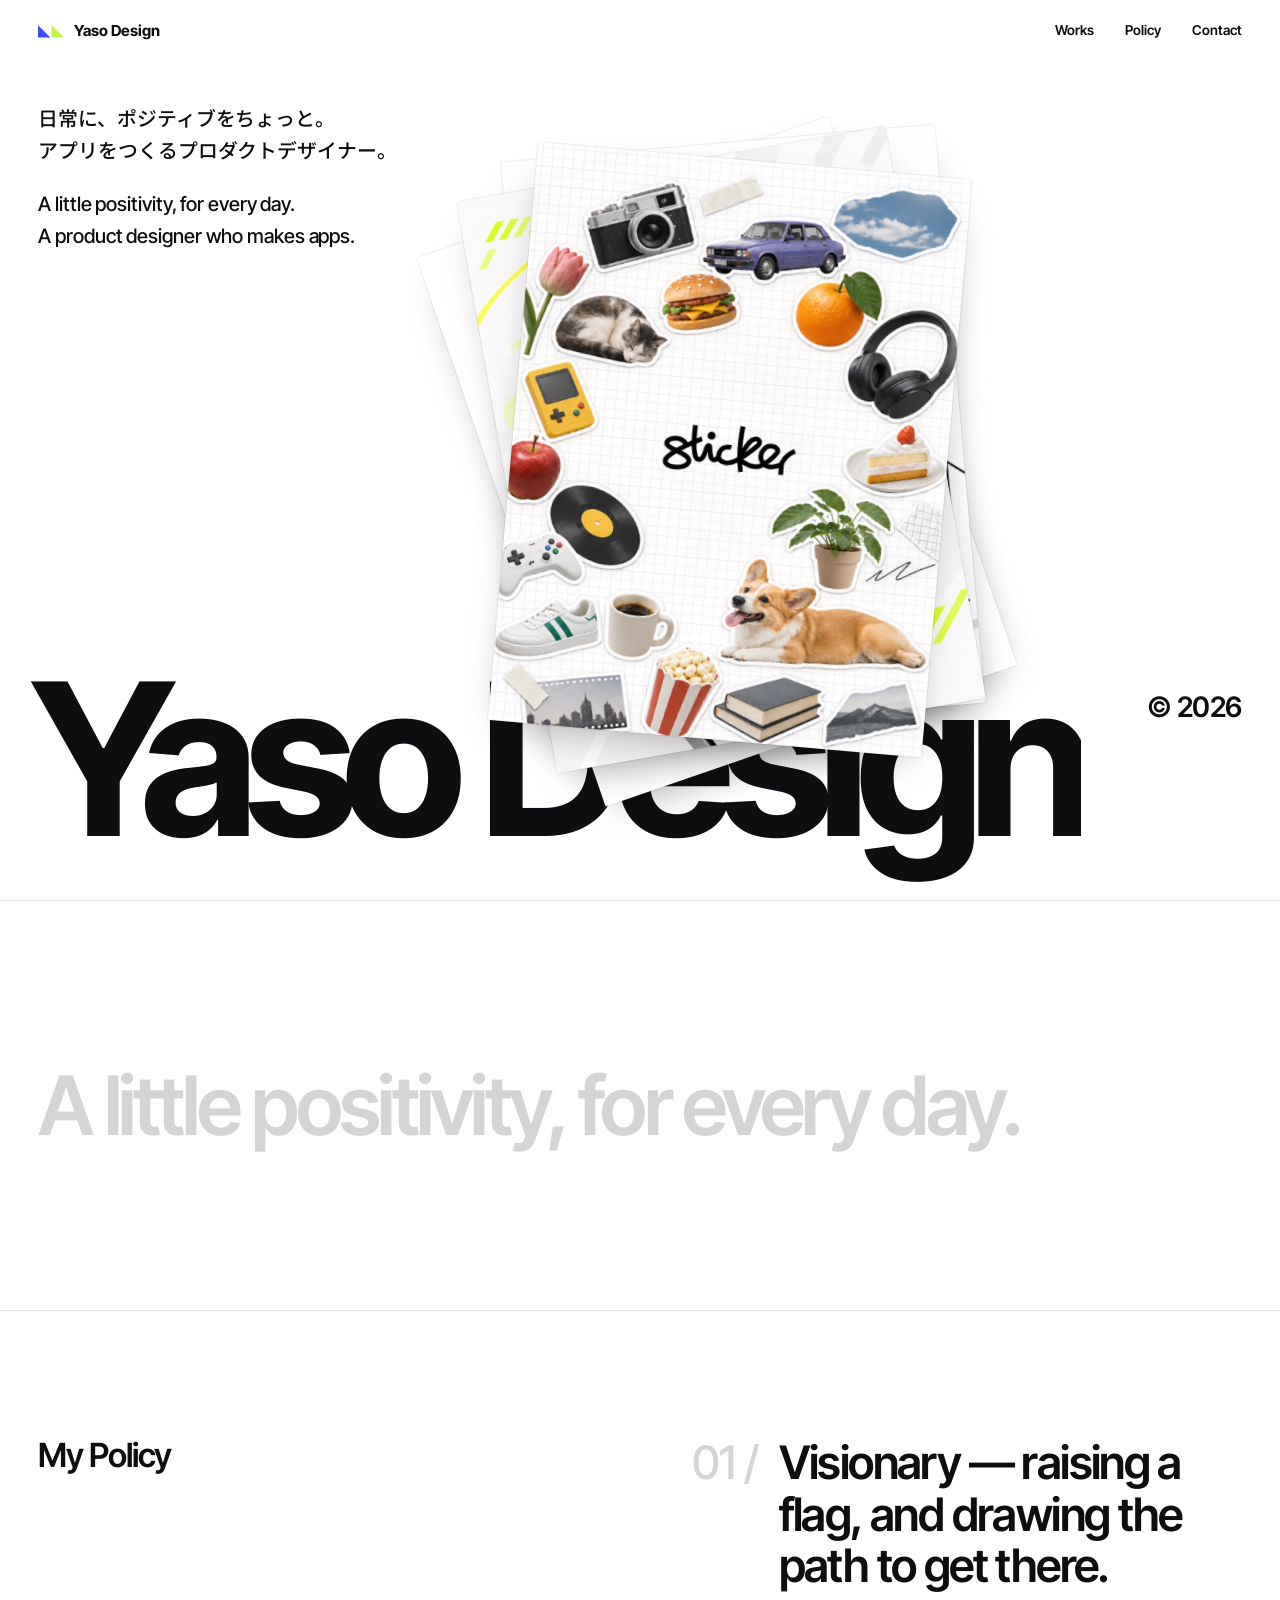
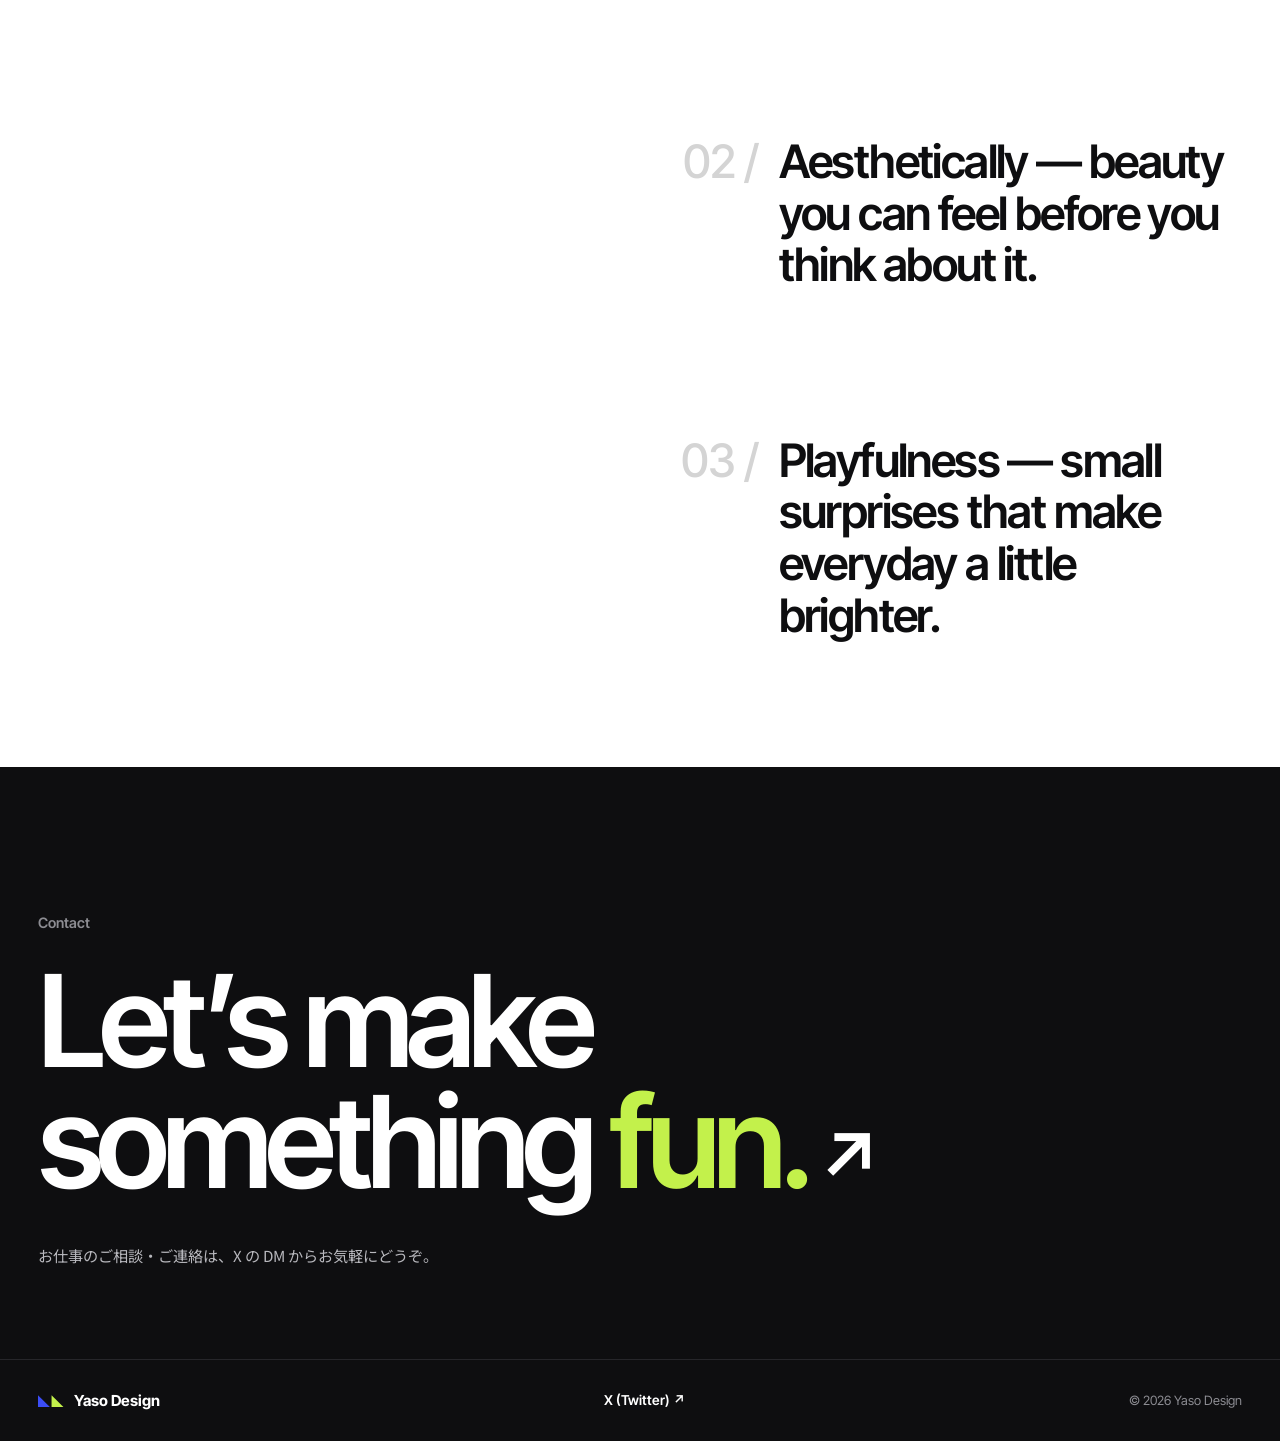
==== index.html @ c8a21a91 "ヒーロー：Yaso Designを1行に、カードを参考の大きさに ロゴは画面幅いっぱいの1行で右上に©、カードは画面の高さの7割ほどに拡大して少し右寄せ。 左上の文章はカードより手前に表示。  Co-" ====
<!DOCTYPE html>
<html lang="ja">
<head>
  <meta charset="UTF-8" />
  <meta name="viewport" content="width=device-width, initial-scale=1.0" />
  <title>Yaso Design — Portfolio</title>
  <meta name="description" content="Yaso Design のポートフォリオ。プロダクトデザイナー。UI・ブランド・プロダクトを横断してデザインしています。" />

  <meta property="og:title" content="Yaso Design — Portfolio" />
  <meta property="og:description" content="プロダクトデザイナー Yaso Design のポートフォリオ。" />
  <meta property="og:type" content="website" />
  <meta property="og:url" content="https://yaso-design13.github.io/" />
  <meta property="og:image" content="https://yaso-design13.github.io/images/ogp.png" />
  <meta property="og:image:width" content="1200" />
  <meta property="og:image:height" content="630" />
  <meta name="twitter:card" content="summary_large_image" />
  <meta name="twitter:image" content="https://yaso-design13.github.io/images/ogp.png" />

  <link rel="icon" type="image/png" href="images/favicon.png" />
  <link rel="apple-touch-icon" href="images/favicon.png" />

  <link rel="preconnect" href="https://fonts.googleapis.com" />
  <link rel="preconnect" href="https://fonts.gstatic.com" crossorigin />
  <link href="https://fonts.googleapis.com/css2?family=Inter+Tight:wght@400;500;600;700;800&family=Noto+Sans+JP:wght@400;500;700&display=swap" rel="stylesheet" />

  <link rel="stylesheet" href="styles.css" />

  <!-- アクセス解析（Umami・Cookieなし） -->
  <script defer src="https://cloud.umami.is/script.js" data-website-id="2fbafd78-92d8-40ac-81d7-92cc947493ab"></script>

  <!-- JSが有効なときだけ表示アニメを効かせる（無効でも本文は必ず見える） -->
  <script>document.documentElement.className += " js";</script>
</head>
<body>
  <!-- ===== ヘッダー ===== -->
  <header class="site-header">
    <a href="#top" class="brand" aria-label="Yaso Design トップへ">
      <svg class="mark" viewBox="0 0 46 24" aria-hidden="true">
        <polygon points="0,24 22,24 0,2" fill="var(--blue)" />
        <polygon points="24,24 46,24 24,2" fill="var(--lime)" />
      </svg>
      <span>Yaso Design</span>
    </a>
    <nav class="nav" aria-label="メインメニュー">
      <a href="works.html">Works</a>
      <a href="#policy">Policy</a>
      <a href="#contact">Contact</a>
    </nav>
  </header>

  <main id="top">
    <!-- ===== ヒーロー ===== -->
    <section class="hero">
      <div class="hero-top">
        <p class="hero-intro reveal">
          <span class="nb">日常に、</span><span class="nb">ポジティブを</span><span class="nb">ちょっと。</span><span class="nb">アプリをつくる</span><span class="nb">プロダクトデザイナー。</span>
        </p>
        <p class="hero-meta reveal" lang="en">
          A little positivity, for every day.<br />
          A product designer who makes apps.
        </p>
      </div>

      <div class="hero-bottom">
        <h1 class="hero-title">
          <span class="line"><span>Yaso Design</span></span>
        </h1>
        <p class="hero-year">© 2026</p>
      </div>

      <!-- 重なったメインビジュアル。ホバーで少し広がり、クリックで Works へ -->
      <a class="hero-stack" href="works.html" aria-label="Works を見る" data-umami-event="hero-画像">
        <span class="card" style="--x: -3%; --y: 2%; --r: -19deg; --fx: -9%; --fy: 3%; --fr: -26deg;">
          <img src="images/visual/sanpo.jpg" alt="" width="1200" height="1600" />
        </span>
        <span class="card" style="--x: 3%; --y: -3%; --r: -5deg; --fx: 7%; --fy: -6%; --fr: -7deg;">
          <img src="images/visual/mojimoji.jpg" alt="" width="1200" height="1600" />
        </span>
        <span class="card" style="--x: -2%; --y: 0%; --r: -10deg; --fx: -6%; --fy: -1%; --fr: -15deg;">
          <img src="images/visual/routon.jpg" alt="" width="1200" height="1600" />
        </span>
        <span class="card" style="--x: 0%; --y: 0%; --r: 5deg; --fx: 3%; --fy: -2%; --fr: 8deg;">
          <img src="images/visual/sticker.jpg" alt="" width="1200" height="1600" fetchpriority="high" />
        </span>
      </a>
    </section>

    <!-- ===== ステートメント（スクロールで1語ずつ濃くなる） ===== -->
    <section class="statement">
      <p class="statement-text" data-words>
        A little <em class="hl-lime">positivity</em>, for <em class="hl-blue">every day.</em>
      </p>
    </section>

    <!-- ===== My Policy ===== -->
    <section id="policy" class="section policy">
      <div class="policy-head">
        <h2 class="side-title">My Policy</h2>
      </div>

      <div class="policy-list">
        <article class="policy-item">
          <p class="policy-no" aria-hidden="true">01 /</p>
          <div class="policy-body">
            <h3 class="policy-text">Visionary — raising a flag, and drawing the path to get there.</h3>
          </div>
        </article>
        <article class="policy-item">
          <p class="policy-no" aria-hidden="true">02 /</p>
          <div class="policy-body">
            <h3 class="policy-text">Aesthetically — beauty you can feel before you think about it.</h3>
          </div>
        </article>
        <article class="policy-item">
          <p class="policy-no" aria-hidden="true">03 /</p>
          <div class="policy-body">
            <h3 class="policy-text">Playfulness — small surprises that make everyday a little brighter.</h3>
          </div>
        </article>
      </div>
    </section>

    <!-- ===== Contact ===== -->
    <section id="contact" class="contact">
      <p class="contact-label">Contact</p>
      <a class="contact-big" href="https://x.com/yaso_design" target="_blank" rel="noopener noreferrer" data-umami-event="contact-XのDM">
        <span>Let’s make</span>
        <span>something <em class="hl-lime">fun.</em></span>
        <span class="contact-arrow" aria-hidden="true">↗</span>
      </a>
      <p class="contact-jp">お仕事のご相談・ご連絡は、X の DM からお気軽にどうぞ。</p>
    </section>
  </main>

  <footer class="site-footer">
    <a href="#top" class="brand">
      <svg class="mark" viewBox="0 0 46 24" aria-hidden="true">
        <polygon points="0,24 22,24 0,2" fill="var(--blue)" />
        <polygon points="24,24 46,24 24,2" fill="var(--lime)" />
      </svg>
      <span>Yaso Design</span>
    </a>
    <a class="footer-x" href="https://x.com/yaso_design" target="_blank" rel="noopener noreferrer" data-umami-event="footer-X">X (Twitter) ↗</a>
    <p class="copy">© <span id="year"></span> Yaso Design</p>
  </footer>

  <script src="script.js"></script>
</body>
</html>
---- styles.css ----
/* =========================================================
   Yaso Design — Portfolio (redesign draft)
   トンマナ: 白黒ベース × ブルー/ライムの差し色 / 大きな欧文グロテスク
   ========================================================= */
:root {
  --paper: #ffffff;
  --ink: #0e0e10;
  --muted: #74747a;
  --faint: #d4d4d4;
  --line: #e6e6e6;
  --blue: #3b4df6;
  --lime: #c3f14b;
  --gutter: clamp(16px, 3vw, 40px);
  --ease: cubic-bezier(0.22, 1, 0.36, 1);
  --font-en: "Inter Tight", "Helvetica Neue", Arial, sans-serif;
  --font-jp: "Noto Sans JP", "Hiragino Kaku Gothic ProN", "Hiragino Sans", sans-serif;
}

* { box-sizing: border-box; margin: 0; padding: 0; }

html { scroll-behavior: smooth; -webkit-text-size-adjust: 100%; }

body {
  font-family: var(--font-en), var(--font-jp);
  background: var(--paper);
  color: var(--ink);
  line-height: 1.7;
  -webkit-font-smoothing: antialiased;
  overflow-x: hidden;
}

a { color: inherit; text-decoration: none; }
img { max-width: 100%; display: block; }
ol, ul { list-style: none; }
em { font-style: normal; }

::selection { background: var(--lime); color: var(--ink); }

/* ===== 共通パーツ ===== */
.mark { width: 26px; height: auto; flex-shrink: 0; }

.brand {
  display: inline-flex;
  align-items: center;
  gap: 10px;
  font-weight: 700;
  font-size: 0.95rem;
  letter-spacing: -0.01em;
}

.pill {
  display: inline-block;
  padding: 6px 14px;
  border-radius: 999px;
  background: #f0f0f0;
  font-size: 0.75rem;
  font-weight: 600;
  white-space: nowrap;
}

/* ===== ヘッダー ===== */
.site-header {
  position: fixed;
  inset: 0 0 auto 0;
  z-index: 50;
  display: flex;
  align-items: center;
  justify-content: space-between;
  padding: 18px var(--gutter);
  background: color-mix(in srgb, var(--paper) 80%, transparent);
  backdrop-filter: blur(12px);
  -webkit-backdrop-filter: blur(12px);
}
.nav { display: flex; gap: clamp(14px, 2.4vw, 32px); }
.nav a {
  font-size: 0.85rem;
  font-weight: 600;
  position: relative;
}
.nav a::after {
  content: "";
  position: absolute;
  left: 0; right: 0; bottom: -2px;
  height: 1.5px;
  background: currentColor;
  transform: scaleX(0);
  transform-origin: right;
  transition: transform 0.4s var(--ease);
}
.nav a:hover::after { transform: scaleX(1); transform-origin: left; }

/* ===== ヒーロー ===== */
.hero {
  min-height: 100svh;
  display: flex;
  flex-direction: column;
  justify-content: space-between;
  padding: 104px var(--gutter) var(--gutter);
}
/* 左上に紹介文と肩書きをまとめる（カードより手前に表示） */
.hero-top {
  position: relative;
  z-index: 3;
  display: flex;
  flex-direction: column;
  align-items: flex-start;
  gap: 1.1em;
  font-size: clamp(1.05rem, 1.55vw, 1.3rem);
}
.hero-intro {
  max-width: 19em;
  font-family: var(--font-en), var(--font-jp);
  font-size: clamp(1.05rem, 1.55vw, 1.3rem);
  font-weight: 500;
  line-height: 1.6;
  letter-spacing: -0.005em;
  color: var(--ink);
}
.hero-intro strong { font-weight: 700; letter-spacing: -0.02em; }
/* 日本語を文節の切れ目で折り返す */
.nb { display: inline-block; }
.hero-meta {
  font-size: clamp(1.05rem, 1.55vw, 1.3rem);
  font-weight: 500;
  line-height: 1.6;
  letter-spacing: -0.005em;
  color: var(--ink);
}

.hero-bottom {
  display: flex;
  align-items: flex-start;
  justify-content: space-between;
  gap: 24px;
}
.hero-title {
  /* 「Yaso Design」を1行で、画面幅いっぱいに近い大きさに */
  font-size: clamp(48px, 16.6vw, 440px);
  white-space: nowrap;
  font-weight: 700;
  line-height: 0.84;
  letter-spacing: -0.065em;
  margin-left: -0.04em;
}
.hero-title .line { display: block; overflow: hidden; padding-bottom: 0.16em; margin-bottom: -0.1em; }
.hero-title .line > span { display: inline-block; }
/* 重なった画像カード */
.hero { position: relative; }
.hero-stack {
  position: absolute;
  left: 57%;
  top: 50%;
  /* 参考に合わせて、画面の高さの7割ほどの大きさに（横長・縦長どちらでもはみ出さない） */
  width: min(34vw, 54svh);
  aspect-ratio: 3 / 4;
  transform: translate(-50%, -50%);
  z-index: 2;
  cursor: pointer;
}
.card {
  position: absolute;
  inset: 0;
  display: grid;
  place-items: center;
  overflow: hidden;
  border-radius: 2px;
  background: #fff;
  box-shadow: 0 0 0 1px rgba(0, 0, 0, 0.06), 0 18px 40px -18px rgba(0, 0, 0, 0.35);
  translate: var(--x) var(--y);
  rotate: var(--r);
  transition: translate 0.7s var(--ease), rotate 0.7s var(--ease);
}
.card > img { width: 100%; height: 100%; object-fit: cover; }
.hero-stack:hover .card,
.hero-stack:focus-visible .card {
  translate: var(--fx) var(--fy);
  rotate: var(--fr);
}
.hero-stack:focus-visible { outline: none; }
.hero-stack:focus-visible .card:last-child { outline: 3px solid var(--blue); outline-offset: 4px; }

/* 読み込み時に下から1枚ずつ配られる */
.js .card { opacity: 0; }
.js.loaded .card { animation: deal 1s var(--ease) both; }
.js.loaded .card:nth-child(1) { animation-delay: 0.25s; }
.js.loaded .card:nth-child(2) { animation-delay: 0.35s; }
.js.loaded .card:nth-child(3) { animation-delay: 0.45s; }
.js.loaded .card:nth-child(4) { animation-delay: 0.55s; }
@keyframes deal {
  from { opacity: 0; transform: translateY(40vh) rotate(8deg); }
  to   { opacity: 1; transform: none; }
}
.hero-year {
  font-size: clamp(1rem, 2.2vw, 2rem);
  font-weight: 600;
  letter-spacing: -0.02em;
  white-space: nowrap;
  padding-top: 0.5em; /* ロゴ文字の上端にそろえる */
}

/* 読み込み時のせり上がり */
.js .hero-title .line > span {
  transform: translateY(105%);
  transition: transform 1.1s var(--ease);
}
.js .hero-title .line:nth-child(2) > span { transition-delay: 0.08s; }
.js.loaded .hero-title .line > span { transform: none; }

/* ===== ステートメント ===== */
.statement {
  padding: clamp(96px, 18vh, 200px) var(--gutter);
  border-top: 1px solid var(--line);
}
.statement-text {
  max-width: 15em;
  font-size: clamp(2.2rem, 6.4vw, 6.4rem);
  font-weight: 600;
  line-height: 1.04;
  letter-spacing: -0.045em;
}
.statement-text .w {
  color: var(--faint);
  transition: color 0.35s linear;
}
.statement-text .w.on { color: var(--ink); }
.statement-text .hl-lime .w.on {
  background: linear-gradient(transparent 62%, var(--lime) 62%, var(--lime) 92%, transparent 92%);
}
.statement-text .hl-blue .w.on { color: var(--blue); }

/* ===== セクション共通 ===== */
.section { padding: clamp(80px, 14vh, 160px) var(--gutter); }
.section + .section,
.statement + .section { border-top: 1px solid var(--line); }
.side-title {
  font-size: clamp(1.6rem, 2.6vw, 2.4rem);
  font-weight: 600;
  letter-spacing: -0.03em;
  line-height: 1.1;
}
.side-jp {
  margin-top: 8px;
  font-family: var(--font-jp);
  font-size: 0.9rem;
  color: var(--muted);
}
/* ===== My Policy（左に見出し、右に番号＋大きな一文＋タグ） ===== */
.policy {
  display: grid;
  grid-template-columns: minmax(0, 1fr) minmax(0, 1.25fr);
  gap: clamp(24px, 4vw, 64px);
}
.policy-head { position: sticky; top: 96px; align-self: start; }
.policy-item {
  display: grid;
  grid-template-columns: 3.4em minmax(0, 1fr);
  column-gap: clamp(12px, 1.6vw, 24px);
  font-size: clamp(2rem, 3.6vw, 3.6rem);
}
.policy-item + .policy-item { margin-top: clamp(80px, 16vh, 180px); }
.policy-no {
  font-weight: 500;
  line-height: 1.12;
  letter-spacing: -0.02em;
  color: var(--faint);
  text-align: right;
  white-space: nowrap;
}
.policy-text {
  font-size: 1em;
  font-weight: 600;
  line-height: 1.12;
  letter-spacing: -0.035em;
}

@media (max-width: 900px) {
  .policy { grid-template-columns: 1fr; }
  .policy-head { position: static; margin-bottom: 24px; }
  .policy-item { grid-template-columns: 1fr; }
  .policy-no { text-align: left; font-size: 0.5em; margin-bottom: 8px; }
}

/* ===== Contact ===== */
.contact {
  background: var(--ink);
  color: var(--paper);
  padding: clamp(96px, 16vh, 180px) var(--gutter) clamp(64px, 10vh, 120px);
}
.contact-label { font-size: 0.9rem; font-weight: 600; color: #8c8c92; }
.contact-big {
  position: relative;
  display: inline-flex;
  flex-direction: column;
  margin-top: 24px;
  font-size: clamp(3rem, 10vw, 10rem);
  font-weight: 600;
  line-height: 0.95;
  letter-spacing: -0.055em;
}
.contact-big .hl-lime { color: var(--lime); }
.contact-arrow {
  position: absolute;
  right: -0.9em;
  bottom: 0.05em;
  font-size: 0.6em;
  transition: transform 0.5s var(--ease);
}
.contact-big:hover .contact-arrow { transform: translate(10px, -10px); }
.contact-jp {
  margin-top: 40px;
  font-family: var(--font-jp);
  font-size: 0.95rem;
  color: #b8b8bd;
}

/* ===== フッター ===== */
.site-footer {
  display: flex;
  align-items: center;
  justify-content: space-between;
  gap: 16px;
  flex-wrap: wrap;
  padding: 28px var(--gutter);
  background: var(--ink);
  color: var(--paper);
  border-top: 1px solid #26262a;
}
.footer-x { font-size: 0.85rem; font-weight: 600; }
.copy { font-size: 0.8rem; color: #8c8c92; }

/* ===== スクロールでふわっと表示 ===== */
.js .reveal {
  opacity: 0;
  transform: translateY(24px);
  transition: opacity 0.9s var(--ease), transform 0.9s var(--ease);
}
.js .reveal.in { opacity: 1; transform: none; }

/* ===== スマホ ===== */
@media (max-width: 640px) {
  .nav a:nth-child(n+3) { display: none; }
  .hero { padding-top: 88px; }
  .hero-bottom { flex-direction: column; align-items: flex-start; gap: 8px; }
  .hero-year { padding: 0; }
  .hero-title { font-size: 17.4vw; } /* © が下に回るので、横幅いっぱいまで大きく */
  .hero-stack { left: 50%; top: 52%; width: 64vw; }


  .contact-arrow { position: static; margin-top: 12px; }
}

/* 動きを減らす設定の人には演出を止める */
@media (prefers-reduced-motion: reduce) {
  html { scroll-behavior: auto; }
  .js .reveal, .js .hero-title .line > span { opacity: 1; transform: none; transition: none; }
  .statement-text .w { color: inherit; }
  .js .card { opacity: 1; }
  .js.loaded .card { animation: none; }
  .card { transition: none; }
}

/* =========================================================
   Works ページ（works.html）
   画面全体を少し傾け、中央と左のカード列が逆向きに流れる。
   丸い画像とボタン・タイトルは作品ごとに切り替わる。
   ========================================================= */
.visually-hidden {
  position: absolute !important;
  width: 1px; height: 1px;
  overflow: hidden;
  clip: rect(0 0 0 0);
  white-space: nowrap;
}

/* 表示中ページのナビは黒いピルに */
.works-page .nav { gap: 4px; }
.works-page .nav a { padding: 6px 14px; border-radius: 999px; transition: background 0.3s, color 0.3s; }
.works-page .nav a::after { display: none; }
.works-page .nav a:hover { background: #f0f0f0; }
.works-page .nav a[aria-current="page"] { background: var(--ink); color: var(--paper); }
.works-page .site-header { background: transparent; backdrop-filter: none; -webkit-backdrop-filter: none; }
/* 流れるカードの上でも読めるよう、ロゴ・ナビ・四隅の文字は下地つき */
.works-page .brand,
.works-page .nav,
.wk-count, .wk-hint, .wk-foot {
  background: color-mix(in srgb, var(--paper) 88%, transparent);
  backdrop-filter: blur(10px);
  -webkit-backdrop-filter: blur(10px);
  border-radius: 999px;
}
.works-page .brand { padding: 8px 16px 8px 12px; margin-left: -12px; }
.works-page .nav { padding: 4px; }
.wk-count, .wk-foot { padding: 6px 14px; }
.wk-hint { padding: 8px 14px 10px; border-radius: 18px; }

/* JSが動くときだけ全画面ステージにする（動かないときは下の一覧が見える） */
.wk { display: none; }
.wk-ready body { overflow: hidden; overscroll-behavior: none; }
.wk-ready .wk {
  display: block;
  position: fixed;
  inset: 0;
  overflow: hidden;
  background: var(--paper);
  touch-action: none;
}
.wk-list { padding: 120px var(--gutter); display: grid; gap: 12px; font-size: 1.4rem; font-weight: 600; }
.wk-ready .wk-list {
  position: absolute; width: 1px; height: 1px; overflow: hidden; clip: rect(0 0 0 0);
}

/* 傾いた世界。中心が画面の中心、ここを原点に各パーツを置く */
.wk-world {
  --H: min(68svh, 640px);
  --W: calc(var(--H) * 0.755);
  --gap: calc(var(--H) * 0.14); /* 縦に並ぶカード同士の間隔 */
  --slot: calc(var(--H) + var(--gap));
  --ease-slide: cubic-bezier(0.7, 0, 0.2, 1);
  position: absolute;
  left: 50%;
  top: 51%;
  width: 0;
  height: 0;
  rotate: -10deg;
}

/* カード列 */
.wk-strip { position: absolute; left: 0; top: 0; }
.wk-strip--main { z-index: 2; }
.wk-strip--sub { translate: calc(var(--W) * -1.62) calc(var(--H) * -0.16); z-index: 1; }
.wk-card {
  position: absolute;
  left: calc(var(--W) / -2);
  top: calc(var(--H) / -2);
  width: var(--W);
  height: var(--H);
  display: grid;
  place-items: center;
  overflow: hidden;
  border-radius: calc(var(--H) * 0.04);
  background: var(--accent);
  translate: 0 calc(var(--off, 0) * var(--slot));
  transition: translate 1s var(--ease-slide);
  box-shadow: 0 30px 60px -30px rgba(0, 0, 0, 0.25);
}
.wk-card.jump { transition: none; }
.wk-card > img { width: 100%; height: 100%; }
.wk-card--sub { background: color-mix(in srgb, var(--accent) 60%, #000); }
.wk-card:focus-visible { outline: 3px solid var(--blue); outline-offset: 6px; }
.wk-card.is-active > img:not(.ph) { animation: kenburns 1.2s var(--ease) both; }
@keyframes kenburns { from { scale: 1.08; } to { scale: 1; } }

/* 仮表示（アイコン）の大きさ */
.ph { border-radius: 22%; box-shadow: 0 12px 34px rgba(0, 0, 0, 0.2); }
.wk-card > .ph--main { width: 42%; height: auto; }
.wk-card > .ph--sub { width: 34%; height: auto; }

/* 丸い画像（ガラスのふち＋作品色のにじみ） */
.bubble {
  position: absolute;
  z-index: 3;
  width: var(--d);
  height: var(--d);
  left: calc(var(--cx) - var(--d) / 2);
  top: calc(var(--cy) - var(--d) / 2);
  padding: calc(var(--d) * 0.07);
  border-radius: 50%;
  background: rgba(255, 255, 255, 0.55);
  backdrop-filter: blur(10px) saturate(1.4);
  -webkit-backdrop-filter: blur(10px) saturate(1.4);
  box-shadow:
    inset 0 0 0 1px rgba(255, 255, 255, 0.9),
    inset 0 -6px 14px rgba(255, 255, 255, 0.6),
    0 calc(var(--d) * 0.16) calc(var(--d) * 0.3) calc(var(--d) * -0.08) color-mix(in srgb, var(--accent) 55%, transparent);
  transition: box-shadow 0.8s var(--ease);
}
.bubble--top   { --d: calc(var(--H) * 0.35); --cx: calc(var(--W) * -0.64); --cy: calc(var(--H) * -0.42); }
.bubble--left  { --d: calc(var(--H) * 0.23); --cx: calc(var(--W) * -0.92); --cy: calc(var(--H) * 0.16); }
.bubble--right { --d: calc(var(--H) * 0.45); --cx: calc(var(--W) * 1.05);  --cy: calc(var(--H) * 0.36); }
.bubble--top { border-radius: 26%; }
.bubble--top .bubble-in { border-radius: 22%; }
.bubble-in {
  position: relative;
  display: block;
  width: 100%;
  height: 100%;
  border-radius: 50%;
  overflow: hidden;
}
.bubble-layer {
  position: absolute;
  inset: 0;
  display: grid;
  place-items: center;
  background: color-mix(in srgb, var(--accent) 22%, #fff);
  opacity: 0;
  scale: 1.25;
  transition: opacity 0.6s var(--ease), scale 1s var(--ease);
}
.bubble-layer.on { opacity: 1; scale: 1; transition-delay: var(--delay, 0.15s); }
.bubble--left .bubble-layer.on { --delay: 0.25s; }
.bubble--right .bubble-layer.on { --delay: 0.35s; }
.bubble-layer > img { width: 100%; height: 100%; }
/* 左下：メインビジュアルの切り抜き。指定した点を円の中心に置く */
.bubble-layer > img.crop {
  position: absolute;
  left: 50%;
  top: 50%;
  height: auto;
  max-width: none;
}
.bubble-layer > .ph--b0 { width: 100%; height: 100%; border-radius: 0; box-shadow: none; object-fit: cover; }
.bubble-layer > .ph--b1 { width: 56%; height: auto; }
.bubble-layer > .ph--b2 { width: 48%; height: auto; }

/* カード右端の丸ボタン */
.wk-go {
  --d: calc(var(--H) * 0.17);
  position: absolute;
  z-index: 4;
  width: var(--d);
  height: var(--d);
  left: calc(var(--W) * 0.4 - var(--d) / 2);
  top: calc(var(--H) * -0.06 - var(--d) / 2);
  display: grid;
  place-items: center;
  border-radius: 50%;
  background: color-mix(in srgb, var(--accent) 72%, #000);
  border: calc(var(--d) * 0.06) solid #fff;
  color: #fff;
  font-size: calc(var(--d) * 0.32);
  font-weight: 600;
  rotate: 10deg;
  box-shadow: 0 14px 30px -10px color-mix(in srgb, var(--accent) 70%, transparent);
  transition: background 0.6s var(--ease), color 0.6s, scale 0.4s var(--ease);
}
.wk-go:hover { scale: 1.1; }
.wk-go:focus-visible { outline: 3px solid var(--blue); outline-offset: 4px; }

/* カーソルについてくる矢印 */
.wk-cursor {
  --d: 92px;
  position: fixed;
  left: calc(var(--d) / -2);
  top: calc(var(--d) / -2);
  z-index: 6;
  width: var(--d);
  height: var(--d);
  display: grid;
  place-items: center;
  border-radius: 50%;
  background: color-mix(in srgb, var(--accent, var(--ink)) 72%, #000);
  border: 5px solid #fff;
  color: #fff;
  font-size: 1.7rem;
  font-weight: 600;
  pointer-events: none;
  scale: 0;
  box-shadow: 0 14px 30px -10px rgba(0, 0, 0, 0.35);
  transition: scale 0.35s var(--ease), background 0.6s var(--ease);
}
.wk-cursor.on { scale: 1; }
@media (hover: hover) and (pointer: fine) {
  .wk-go { display: none; }
  .wk-card.is-active { cursor: none; }
}
@media not ((hover: hover) and (pointer: fine)) {
  .wk-cursor { display: none; }
}

/* アプリ名：カード中央の右横に、小さめの縦書き（カテゴリはその左に細く） */
.wk-title {
  position: absolute;
  z-index: 4;
  left: calc(var(--W) * 0.5 + var(--H) * 0.05);
  top: 0;
  translate: 0 -50%;
  display: flex;
  flex-direction: row-reverse;
  align-items: center;
  gap: calc(var(--H) * 0.014);
  writing-mode: vertical-rl;
}
.wk-name {
  font-size: calc(var(--H) * 0.045);
  font-weight: 600;
  letter-spacing: 0.06em;
  line-height: 1;
  white-space: nowrap;
}
.wk-name .ch {
  display: inline-block;
  animation: ch-in 0.7s var(--ease) both;
  animation-delay: calc(0.35s + var(--i) * 0.04s);
}
@keyframes ch-in { from { opacity: 0; transform: translateY(-0.6em); } to { opacity: 1; transform: none; } }
.wk-cat {
  font-size: calc(var(--H) * 0.018);
  font-weight: 500;
  color: var(--muted);
  white-space: nowrap;
  animation: ch-in 0.7s var(--ease) 0.6s both;
}

/* 画面の四隅 */
.wk-count, .wk-hint, .wk-foot {
  position: absolute;
  z-index: 5;
  bottom: var(--gutter);
  font-size: 0.78rem;
  font-weight: 600;
}
.wk-count { left: var(--gutter); font-variant-numeric: tabular-nums; color: var(--muted); }
.wk-count span:first-child { color: var(--ink); }
.wk-hint { left: 50%; translate: -50% 0; color: var(--muted); letter-spacing: 0.08em; }
.wk-hint::after {
  content: "";
  display: block;
  width: 1px;
  height: 28px;
  margin: 8px auto 0;
  background: currentColor;
  transform-origin: top;
  animation: hint 1.8s var(--ease) infinite;
}
@keyframes hint { 0% { transform: scaleY(0); } 50% { transform: scaleY(1); transform-origin: top; } 51% { transform-origin: bottom; } 100% { transform: scaleY(0); transform-origin: bottom; } }
.wk-foot { right: var(--gutter); display: flex; gap: 18px; color: var(--muted); }
.wk-foot a { color: var(--ink); }

/* 読み込み時：世界ごとふわっと */
.wk-world { opacity: 0; scale: 0.94; transition: opacity 1s var(--ease), scale 1.4s var(--ease); }
.loaded .wk-world { opacity: 1; scale: 1; }

/* タブレット */
@media (max-width: 1000px) {
  .wk-world { --H: min(60svh, 82vw); }
}

/* スマホ：縦長画面向けに配置を詰める */
@media (max-width: 640px) {
  .wk-world { --H: min(50svh, 92vw); left: 43%; top: 48%; rotate: -8deg; }
  .wk-strip--sub { translate: calc(var(--W) * -1.5) calc(var(--H) * -0.16); }
  .bubble--top   { --d: calc(var(--H) * 0.3);  --cx: calc(var(--W) * -0.42); --cy: calc(var(--H) * -0.5); }
  .bubble--left  { --d: calc(var(--H) * 0.2);  --cx: calc(var(--W) * -0.56); --cy: calc(var(--H) * 0.34); }
  .bubble--right { --d: calc(var(--H) * 0.34); --cx: calc(var(--W) * 0.5);   --cy: calc(var(--H) * 0.5); }
  /* タップ用の丸ボタンはカード左端の真ん中に（右横のアプリ名と重ならないように） */
  .wk-go { left: calc(var(--W) * -0.5 - var(--d) * 0.25); top: calc(var(--d) / -2); }
  .wk-title { left: calc(var(--W) * 0.5 + var(--H) * 0.04); }
  .wk-name { font-size: calc(var(--H) * 0.055); }
  .wk-cat { font-size: 0.68rem; }
  .wk-hint { display: none; }
}

@media (prefers-reduced-motion: reduce) {
  .wk-card, .bubble-layer, .wk-world { transition-duration: 0.01s; }
  .wk-name .ch, .wk-cat, .wk-card.is-active > img { animation: none; }
}
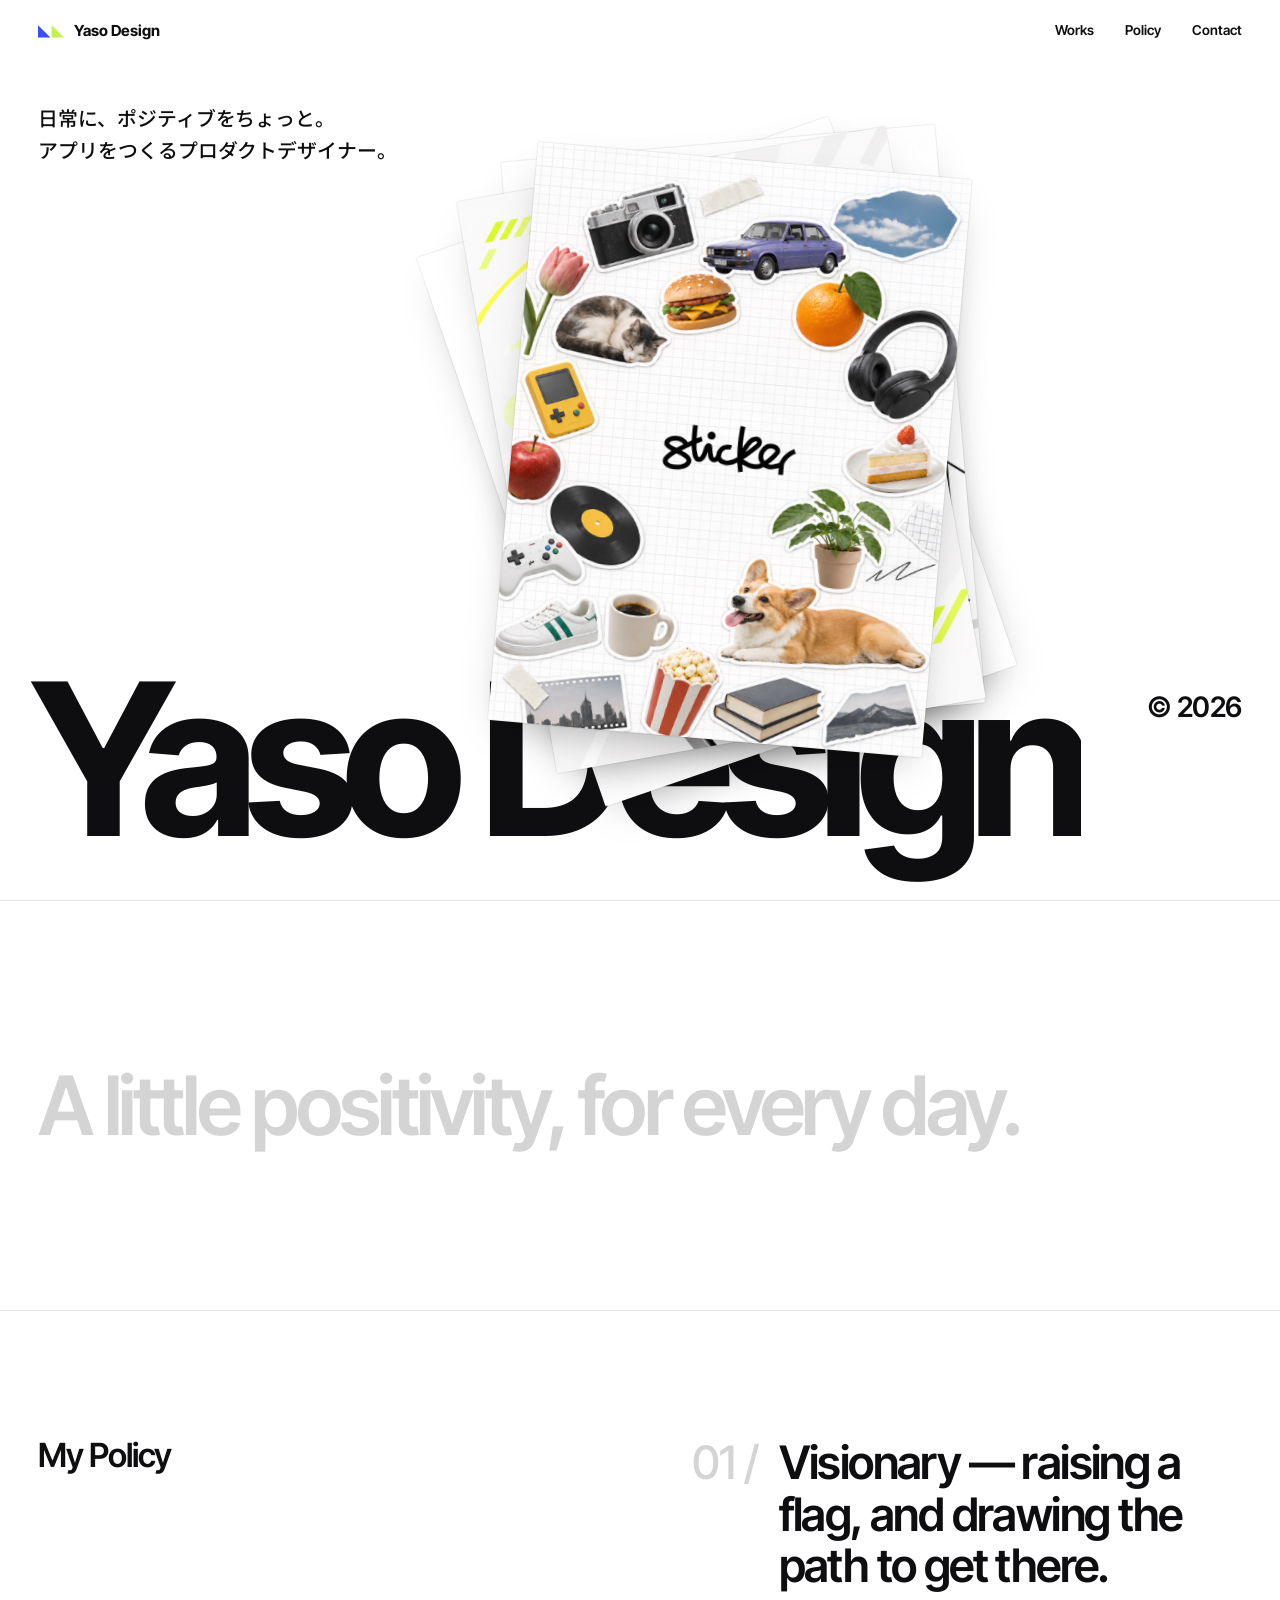
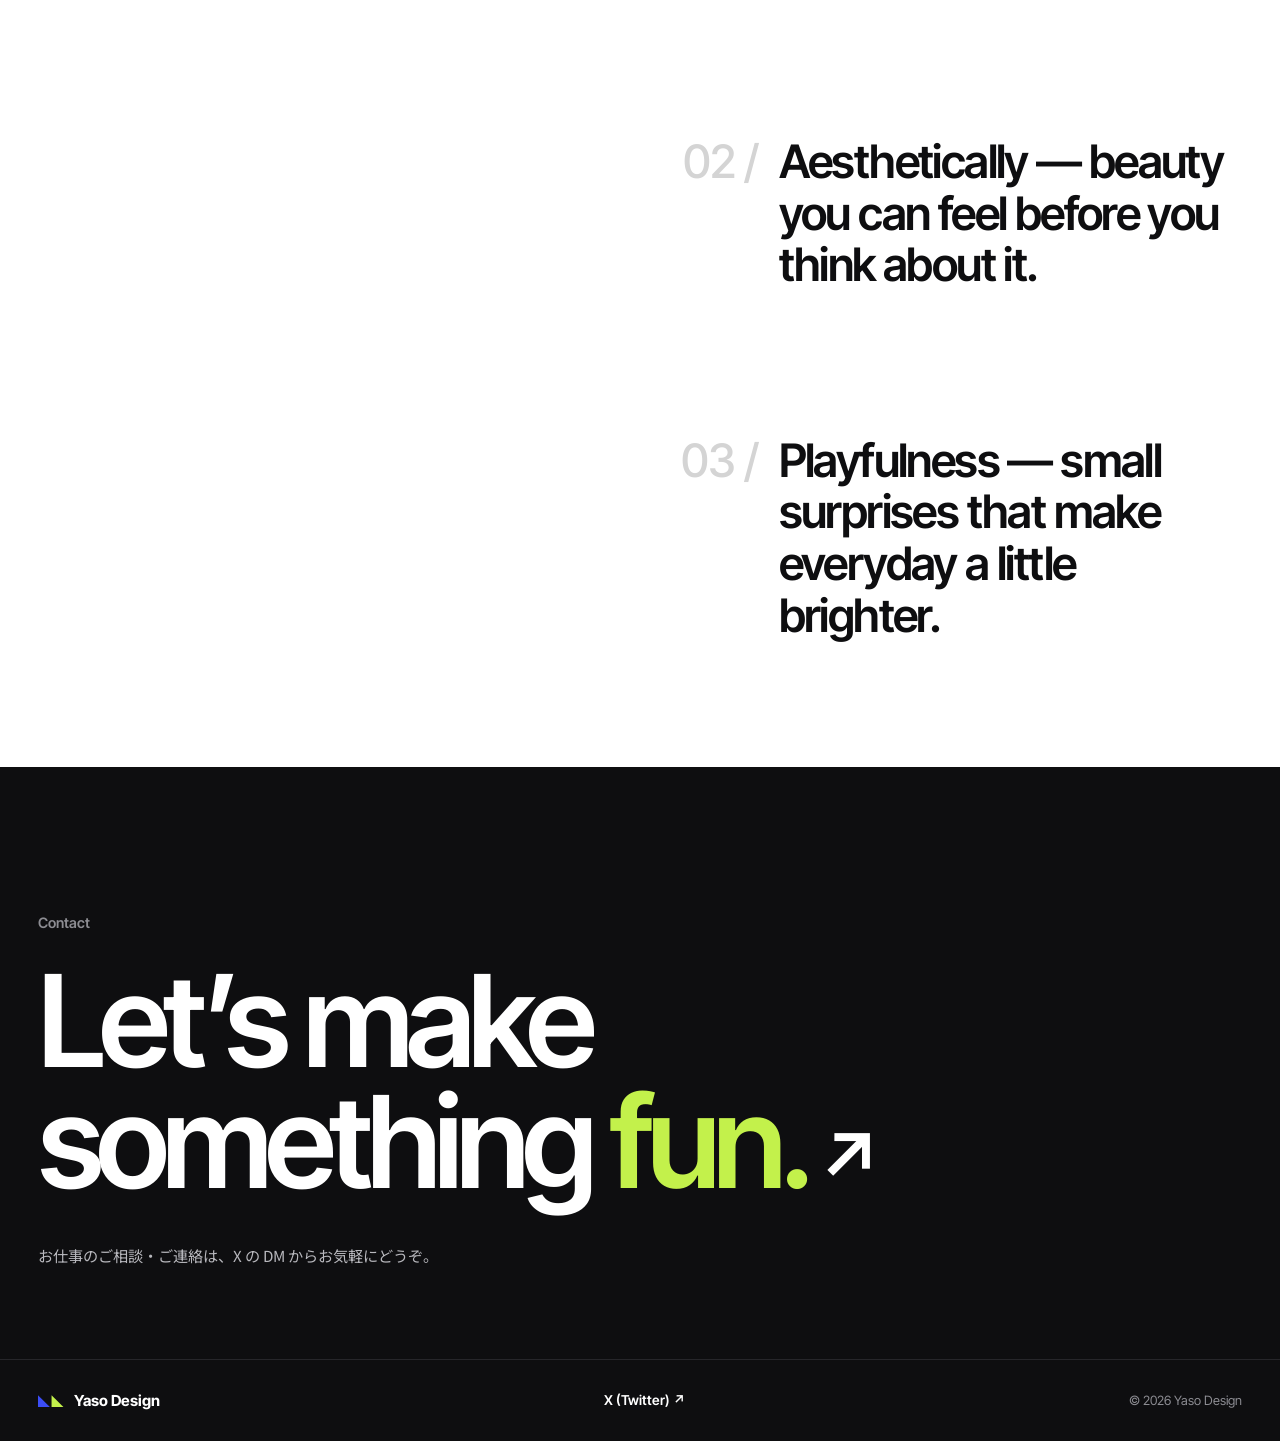
==== commit 053e0106: "ヒーロー左上の英文を削除 Co-Authored-By: Claude Opus 5.5 <noreply@anthropic.com>" ====
--- a/index.html
+++ b/index.html
@@ -54,10 +54,6 @@
       <div class="hero-top">
         <p class="hero-intro reveal">
           <span class="nb">日常に、</span><span class="nb">ポジティブを</span><span class="nb">ちょっと。</span><span class="nb">アプリをつくる</span><span class="nb">プロダクトデザイナー。</span>
-        </p>
-        <p class="hero-meta reveal" lang="en">
-          A little positivity, for every day.<br />
-          A product designer who makes apps.
         </p>
       </div>
 
--- a/styles.css
+++ b/styles.css
@@ -97,10 +97,8 @@
   justify-content: space-between;
   padding: 104px var(--gutter) var(--gutter);
 }
-/* 左上に紹介文と肩書きをまとめる（カードより手前に表示） */
+/* 左上に紹介文と肩書きをまとめる（重なったときはカードが上） */
 .hero-top {
-  position: relative;
-  z-index: 3;
   display: flex;
   flex-direction: column;
   align-items: flex-start;
@@ -119,13 +117,6 @@
 .hero-intro strong { font-weight: 700; letter-spacing: -0.02em; }
 /* 日本語を文節の切れ目で折り返す */
 .nb { display: inline-block; }
-.hero-meta {
-  font-size: clamp(1.05rem, 1.55vw, 1.3rem);
-  font-weight: 500;
-  line-height: 1.6;
-  letter-spacing: -0.005em;
-  color: var(--ink);
-}
 
 .hero-bottom {
   display: flex;
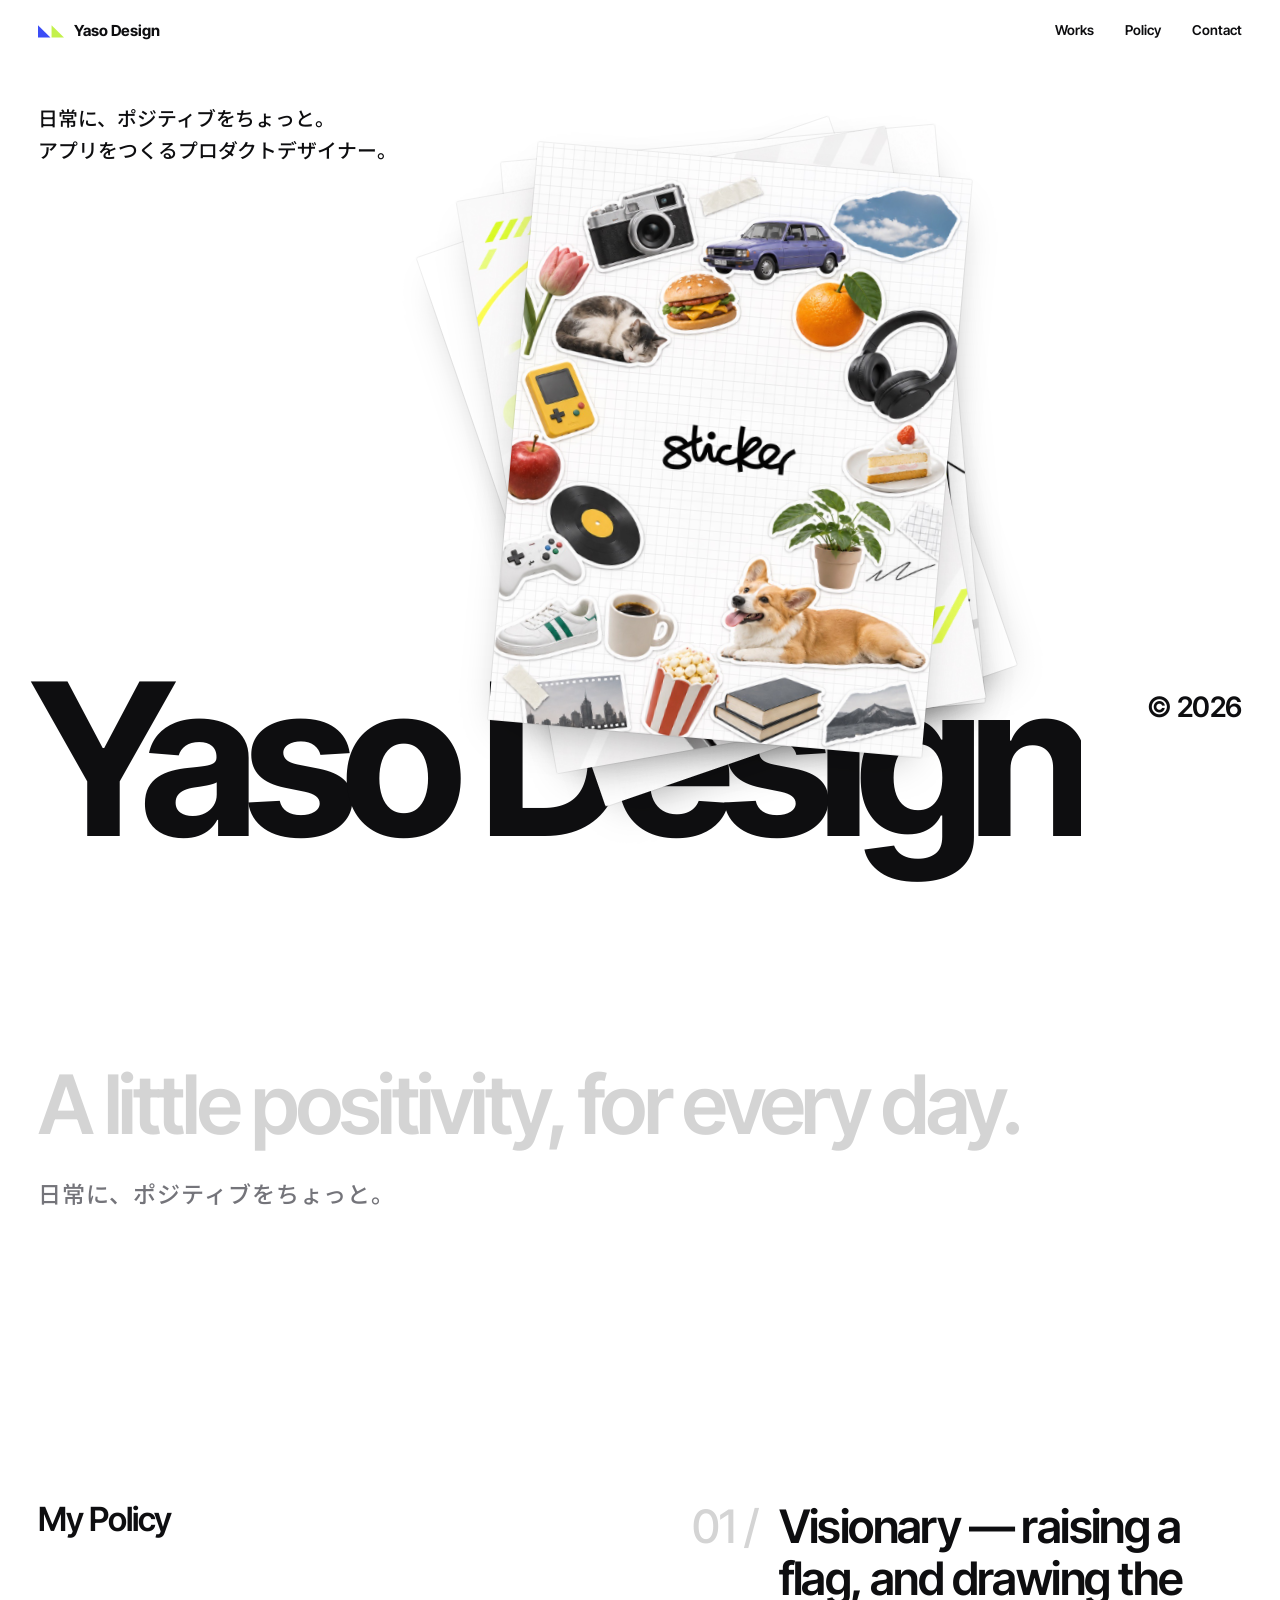
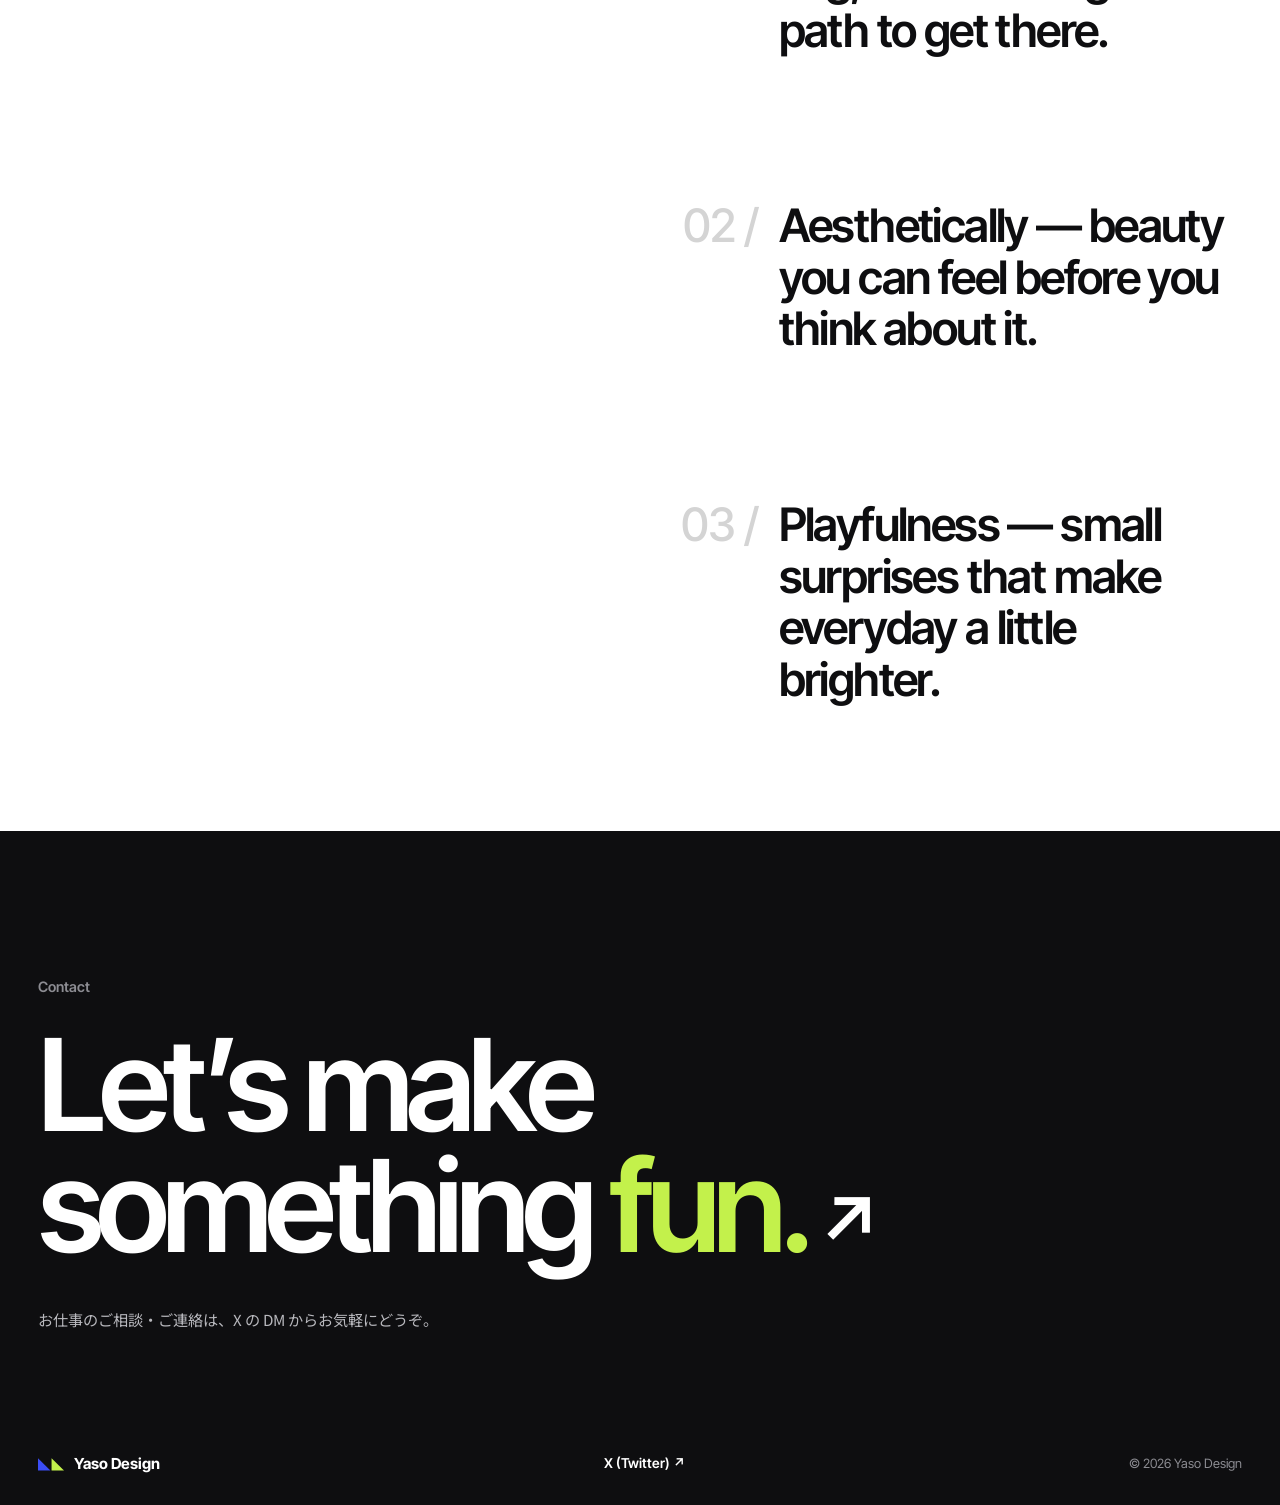
==== commit 7f3f4706: "ステートメントの下に日本語「日常に、ポジティブをちょっと。」を追加 Co-Authored-By: Claude Opus 5.5 <noreply@anthropic.com>" ====
--- a/index.html
+++ b/index.html
@@ -86,6 +86,7 @@
       <p class="statement-text" data-words>
         A little <em class="hl-lime">positivity</em>, for <em class="hl-blue">every day.</em>
       </p>
+      <p class="statement-jp reveal">日常に、ポジティブをちょっと。</p>
     </section>
 
     <!-- ===== My Policy ===== -->
--- a/styles.css
+++ b/styles.css
@@ -200,7 +200,6 @@
 /* ===== ステートメント ===== */
 .statement {
   padding: clamp(96px, 18vh, 200px) var(--gutter);
-  border-top: 1px solid var(--line);
 }
 .statement-text {
   max-width: 15em;
@@ -218,11 +217,17 @@
   background: linear-gradient(transparent 62%, var(--lime) 62%, var(--lime) 92%, transparent 92%);
 }
 .statement-text .hl-blue .w.on { color: var(--blue); }
+.statement-jp {
+  margin-top: clamp(20px, 3vh, 32px);
+  font-family: var(--font-jp);
+  font-size: clamp(1.05rem, 1.8vw, 1.5rem);
+  font-weight: 500;
+  letter-spacing: 0.04em;
+  color: var(--muted);
+}
 
 /* ===== セクション共通 ===== */
 .section { padding: clamp(80px, 14vh, 160px) var(--gutter); }
-.section + .section,
-.statement + .section { border-top: 1px solid var(--line); }
 .side-title {
   font-size: clamp(1.6rem, 2.6vw, 2.4rem);
   font-weight: 600;
@@ -314,7 +319,6 @@
   padding: 28px var(--gutter);
   background: var(--ink);
   color: var(--paper);
-  border-top: 1px solid #26262a;
 }
 .footer-x { font-size: 0.85rem; font-weight: 600; }
 .copy { font-size: 0.8rem; color: #8c8c92; }
@@ -370,10 +374,10 @@
 .works-page .nav a:hover { background: #f0f0f0; }
 .works-page .nav a[aria-current="page"] { background: var(--ink); color: var(--paper); }
 .works-page .site-header { background: transparent; backdrop-filter: none; -webkit-backdrop-filter: none; }
-/* 流れるカードの上でも読めるよう、ロゴ・ナビ・四隅の文字は下地つき */
+/* 流れるカードの上でも読めるよう、ロゴ・ナビ・下のヒントは下地つき */
 .works-page .brand,
 .works-page .nav,
-.wk-count, .wk-hint, .wk-foot {
+.wk-hint {
   background: color-mix(in srgb, var(--paper) 88%, transparent);
   backdrop-filter: blur(10px);
   -webkit-backdrop-filter: blur(10px);
@@ -381,7 +385,6 @@
 }
 .works-page .brand { padding: 8px 16px 8px 12px; margin-left: -12px; }
 .works-page .nav { padding: 4px; }
-.wk-count, .wk-foot { padding: 6px 14px; }
 .wk-hint { padding: 8px 14px 10px; border-radius: 18px; }
 
 /* JSが動くときだけ全画面ステージにする（動かないときは下の一覧が見える） */
@@ -593,16 +596,14 @@
   animation: ch-in 0.7s var(--ease) 0.6s both;
 }
 
-/* 画面の四隅 */
-.wk-count, .wk-hint, .wk-foot {
+/* 画面下のスクロールのヒント */
+.wk-hint {
   position: absolute;
   z-index: 5;
   bottom: var(--gutter);
   font-size: 0.78rem;
   font-weight: 600;
 }
-.wk-count { left: var(--gutter); font-variant-numeric: tabular-nums; color: var(--muted); }
-.wk-count span:first-child { color: var(--ink); }
 .wk-hint { left: 50%; translate: -50% 0; color: var(--muted); letter-spacing: 0.08em; }
 .wk-hint::after {
   content: "";
@@ -615,8 +616,6 @@
   animation: hint 1.8s var(--ease) infinite;
 }
 @keyframes hint { 0% { transform: scaleY(0); } 50% { transform: scaleY(1); transform-origin: top; } 51% { transform-origin: bottom; } 100% { transform: scaleY(0); transform-origin: bottom; } }
-.wk-foot { right: var(--gutter); display: flex; gap: 18px; color: var(--muted); }
-.wk-foot a { color: var(--ink); }
 
 /* 読み込み時：世界ごとふわっと */
 .wk-world { opacity: 0; scale: 0.94; transition: opacity 1s var(--ease), scale 1.4s var(--ease); }
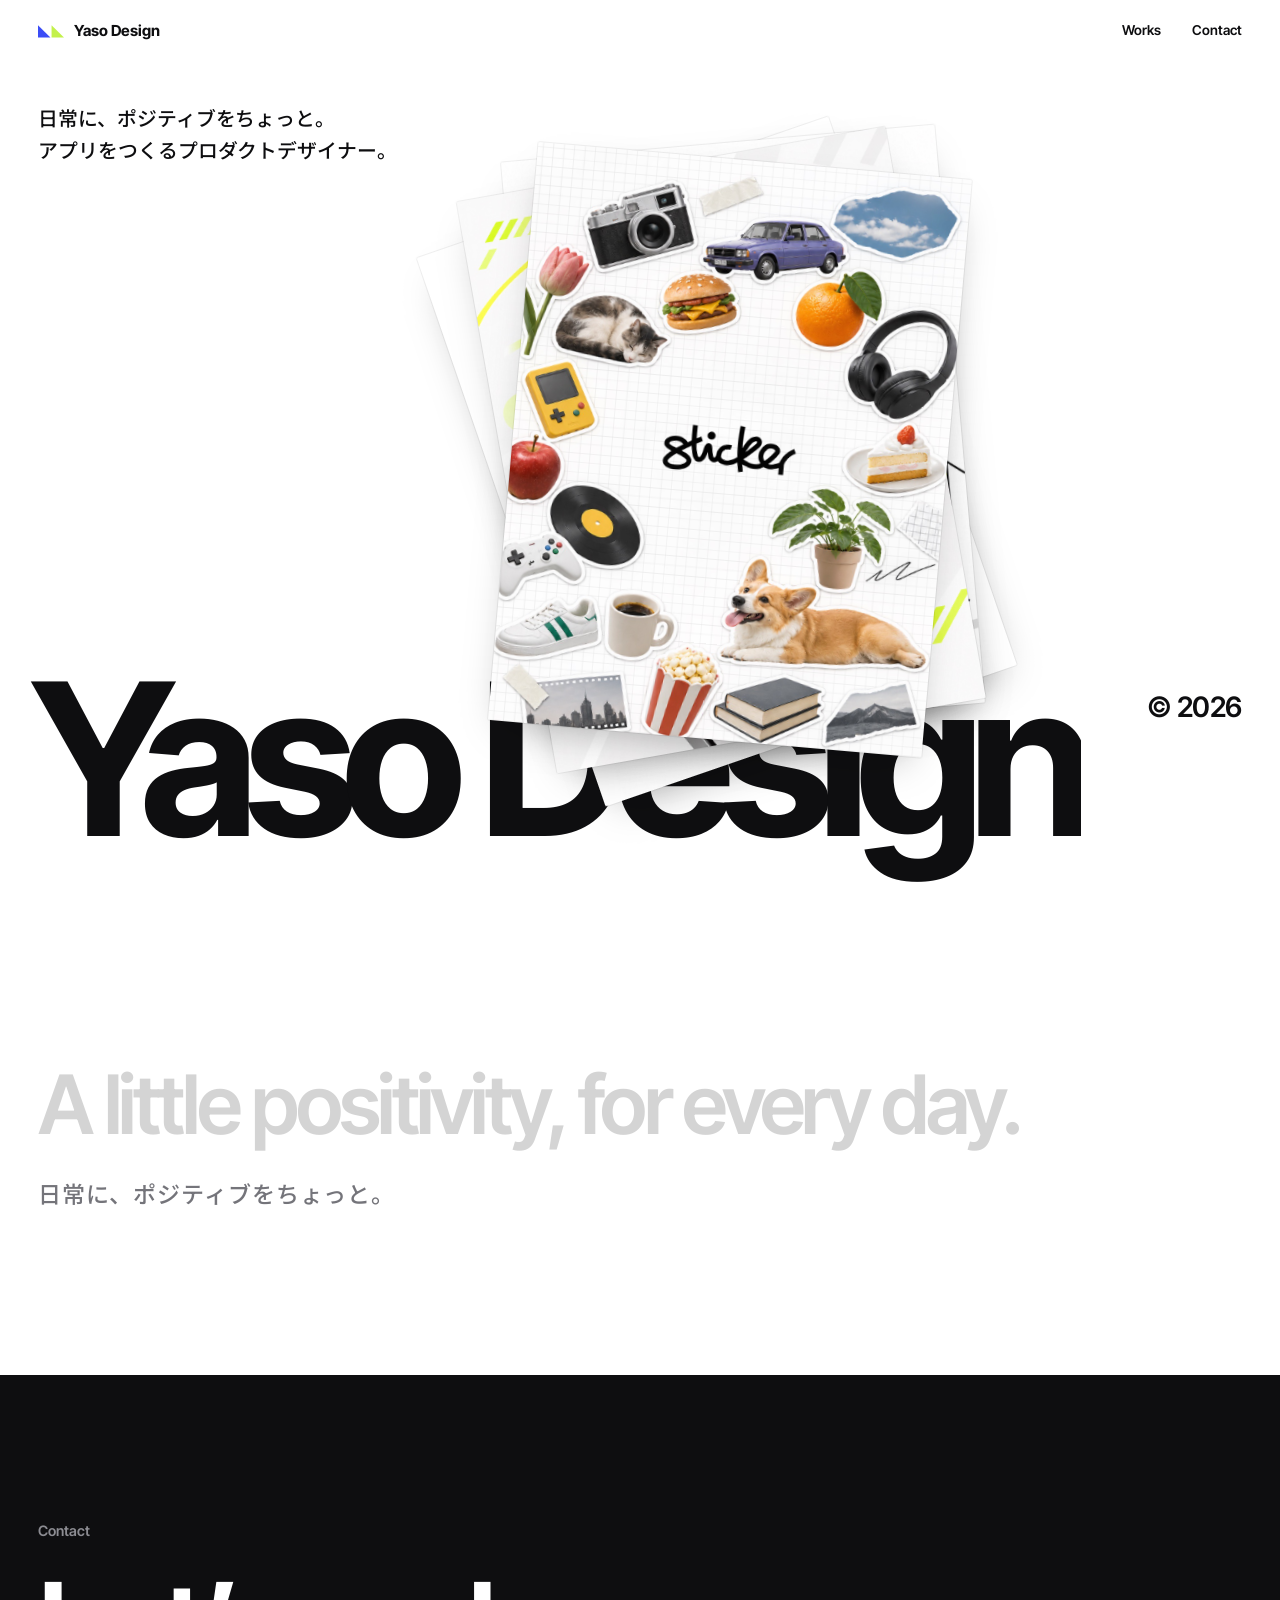
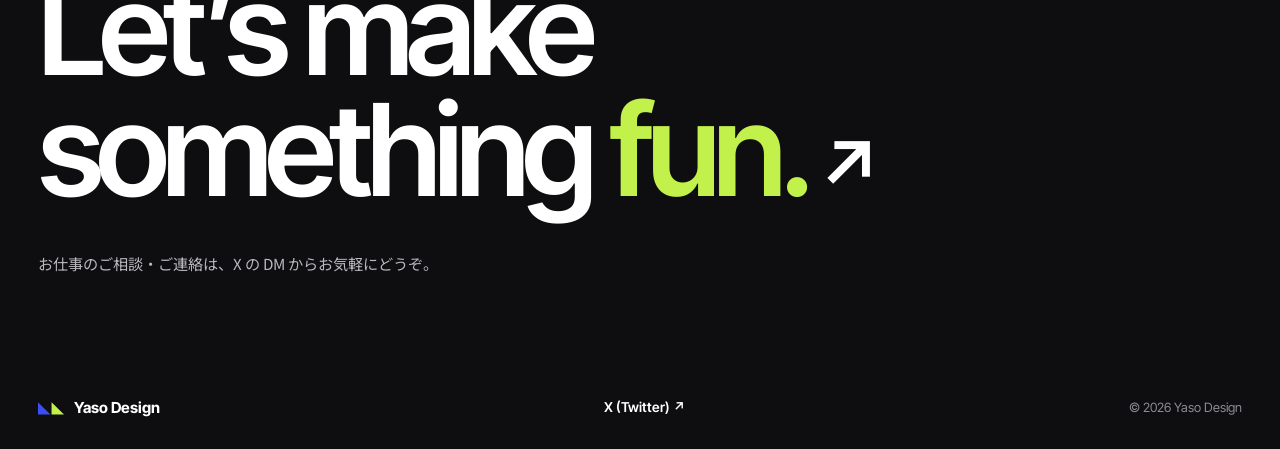
==== commit 21548235: "My Policy セクションとナビのPolicyリンクを削除 Co-Authored-By: Claude Opus 5.5 <noreply@anthropic.com>" ====
--- a/index.html
+++ b/index.html
@@ -43,7 +43,6 @@
     </a>
     <nav class="nav" aria-label="メインメニュー">
       <a href="works.html">Works</a>
-      <a href="#policy">Policy</a>
       <a href="#contact">Contact</a>
     </nav>
   </header>
@@ -89,34 +88,6 @@
       <p class="statement-jp reveal">日常に、ポジティブをちょっと。</p>
     </section>
 
-    <!-- ===== My Policy ===== -->
-    <section id="policy" class="section policy">
-      <div class="policy-head">
-        <h2 class="side-title">My Policy</h2>
-      </div>
-
-      <div class="policy-list">
-        <article class="policy-item">
-          <p class="policy-no" aria-hidden="true">01 /</p>
-          <div class="policy-body">
-            <h3 class="policy-text">Visionary — raising a flag, and drawing the path to get there.</h3>
-          </div>
-        </article>
-        <article class="policy-item">
-          <p class="policy-no" aria-hidden="true">02 /</p>
-          <div class="policy-body">
-            <h3 class="policy-text">Aesthetically — beauty you can feel before you think about it.</h3>
-          </div>
-        </article>
-        <article class="policy-item">
-          <p class="policy-no" aria-hidden="true">03 /</p>
-          <div class="policy-body">
-            <h3 class="policy-text">Playfulness — small surprises that make everyday a little brighter.</h3>
-          </div>
-        </article>
-      </div>
-    </section>
-
     <!-- ===== Contact ===== -->
     <section id="contact" class="contact">
       <p class="contact-label">Contact</p>
--- a/styles.css
+++ b/styles.css
@@ -226,55 +226,6 @@
   color: var(--muted);
 }
 
-/* ===== セクション共通 ===== */
-.section { padding: clamp(80px, 14vh, 160px) var(--gutter); }
-.side-title {
-  font-size: clamp(1.6rem, 2.6vw, 2.4rem);
-  font-weight: 600;
-  letter-spacing: -0.03em;
-  line-height: 1.1;
-}
-.side-jp {
-  margin-top: 8px;
-  font-family: var(--font-jp);
-  font-size: 0.9rem;
-  color: var(--muted);
-}
-/* ===== My Policy（左に見出し、右に番号＋大きな一文＋タグ） ===== */
-.policy {
-  display: grid;
-  grid-template-columns: minmax(0, 1fr) minmax(0, 1.25fr);
-  gap: clamp(24px, 4vw, 64px);
-}
-.policy-head { position: sticky; top: 96px; align-self: start; }
-.policy-item {
-  display: grid;
-  grid-template-columns: 3.4em minmax(0, 1fr);
-  column-gap: clamp(12px, 1.6vw, 24px);
-  font-size: clamp(2rem, 3.6vw, 3.6rem);
-}
-.policy-item + .policy-item { margin-top: clamp(80px, 16vh, 180px); }
-.policy-no {
-  font-weight: 500;
-  line-height: 1.12;
-  letter-spacing: -0.02em;
-  color: var(--faint);
-  text-align: right;
-  white-space: nowrap;
-}
-.policy-text {
-  font-size: 1em;
-  font-weight: 600;
-  line-height: 1.12;
-  letter-spacing: -0.035em;
-}
-
-@media (max-width: 900px) {
-  .policy { grid-template-columns: 1fr; }
-  .policy-head { position: static; margin-bottom: 24px; }
-  .policy-item { grid-template-columns: 1fr; }
-  .policy-no { text-align: left; font-size: 0.5em; margin-bottom: 8px; }
-}
 
 /* ===== Contact ===== */
 .contact {
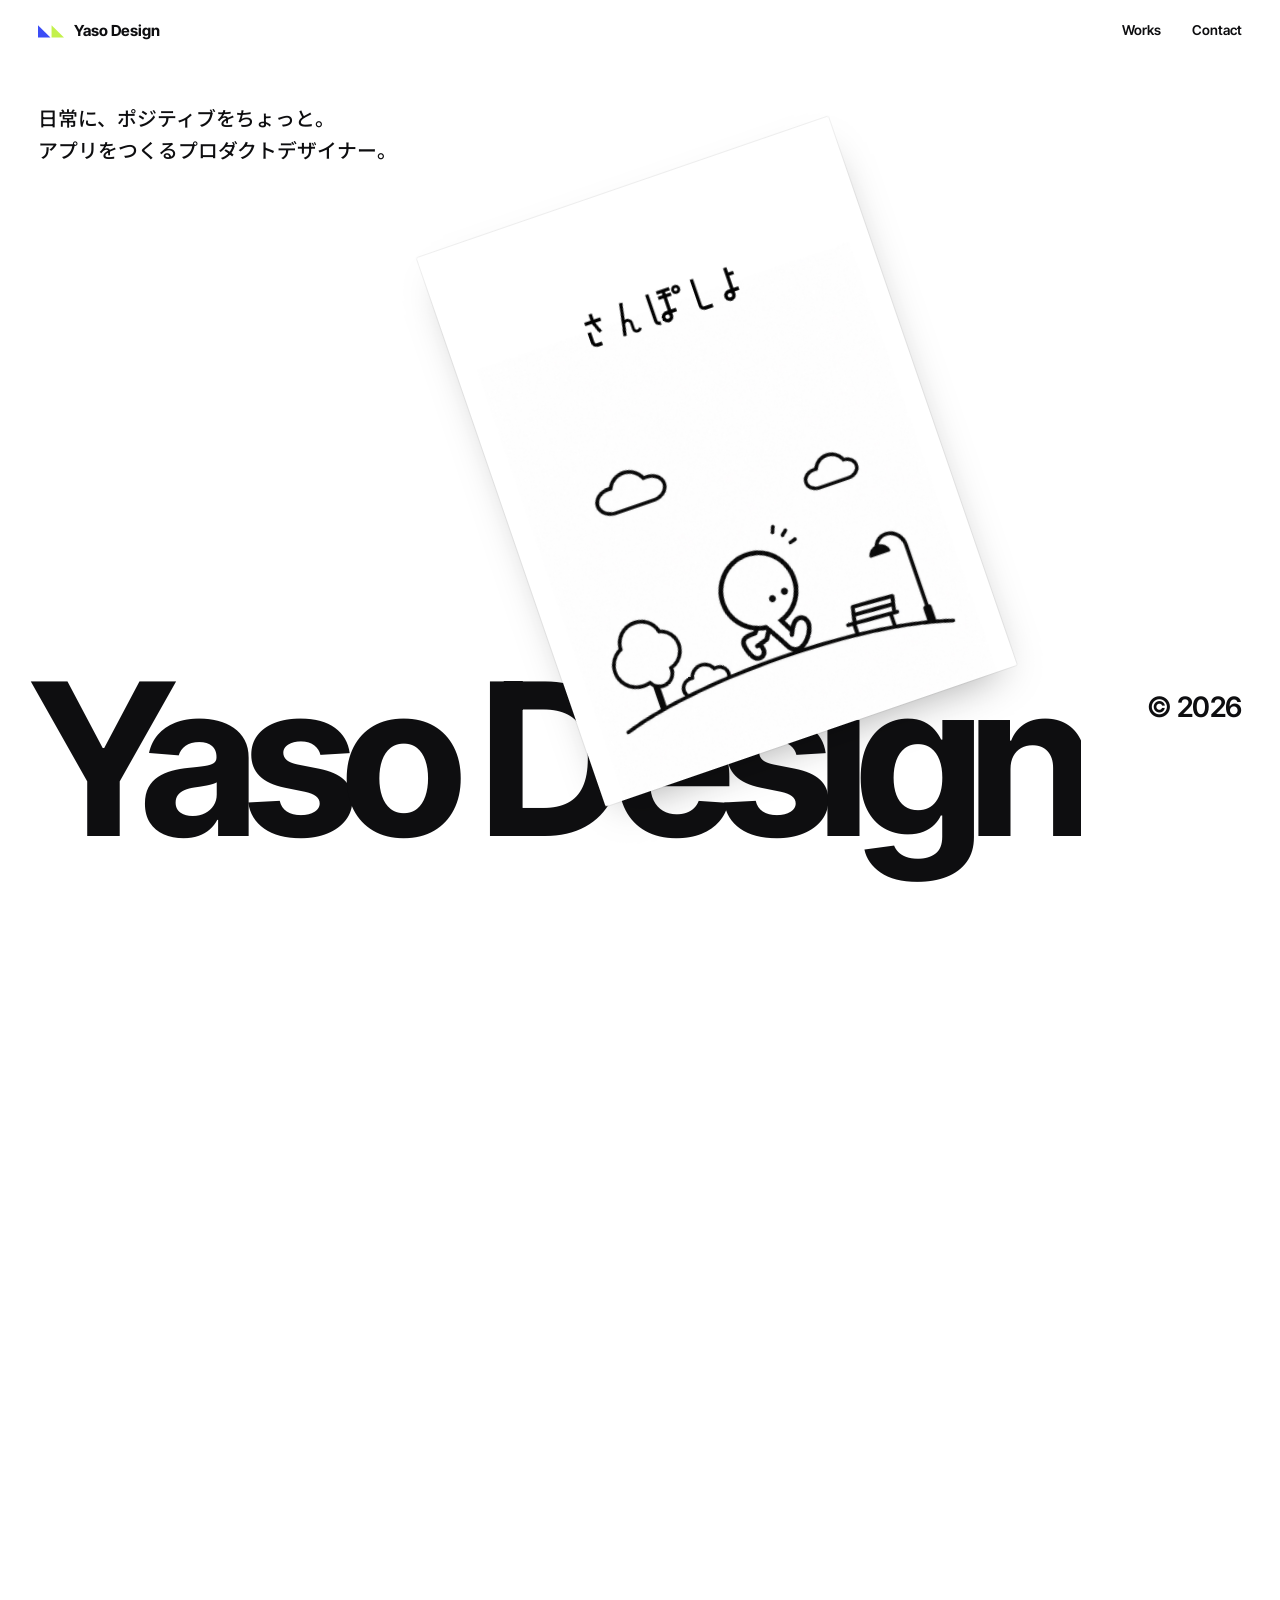
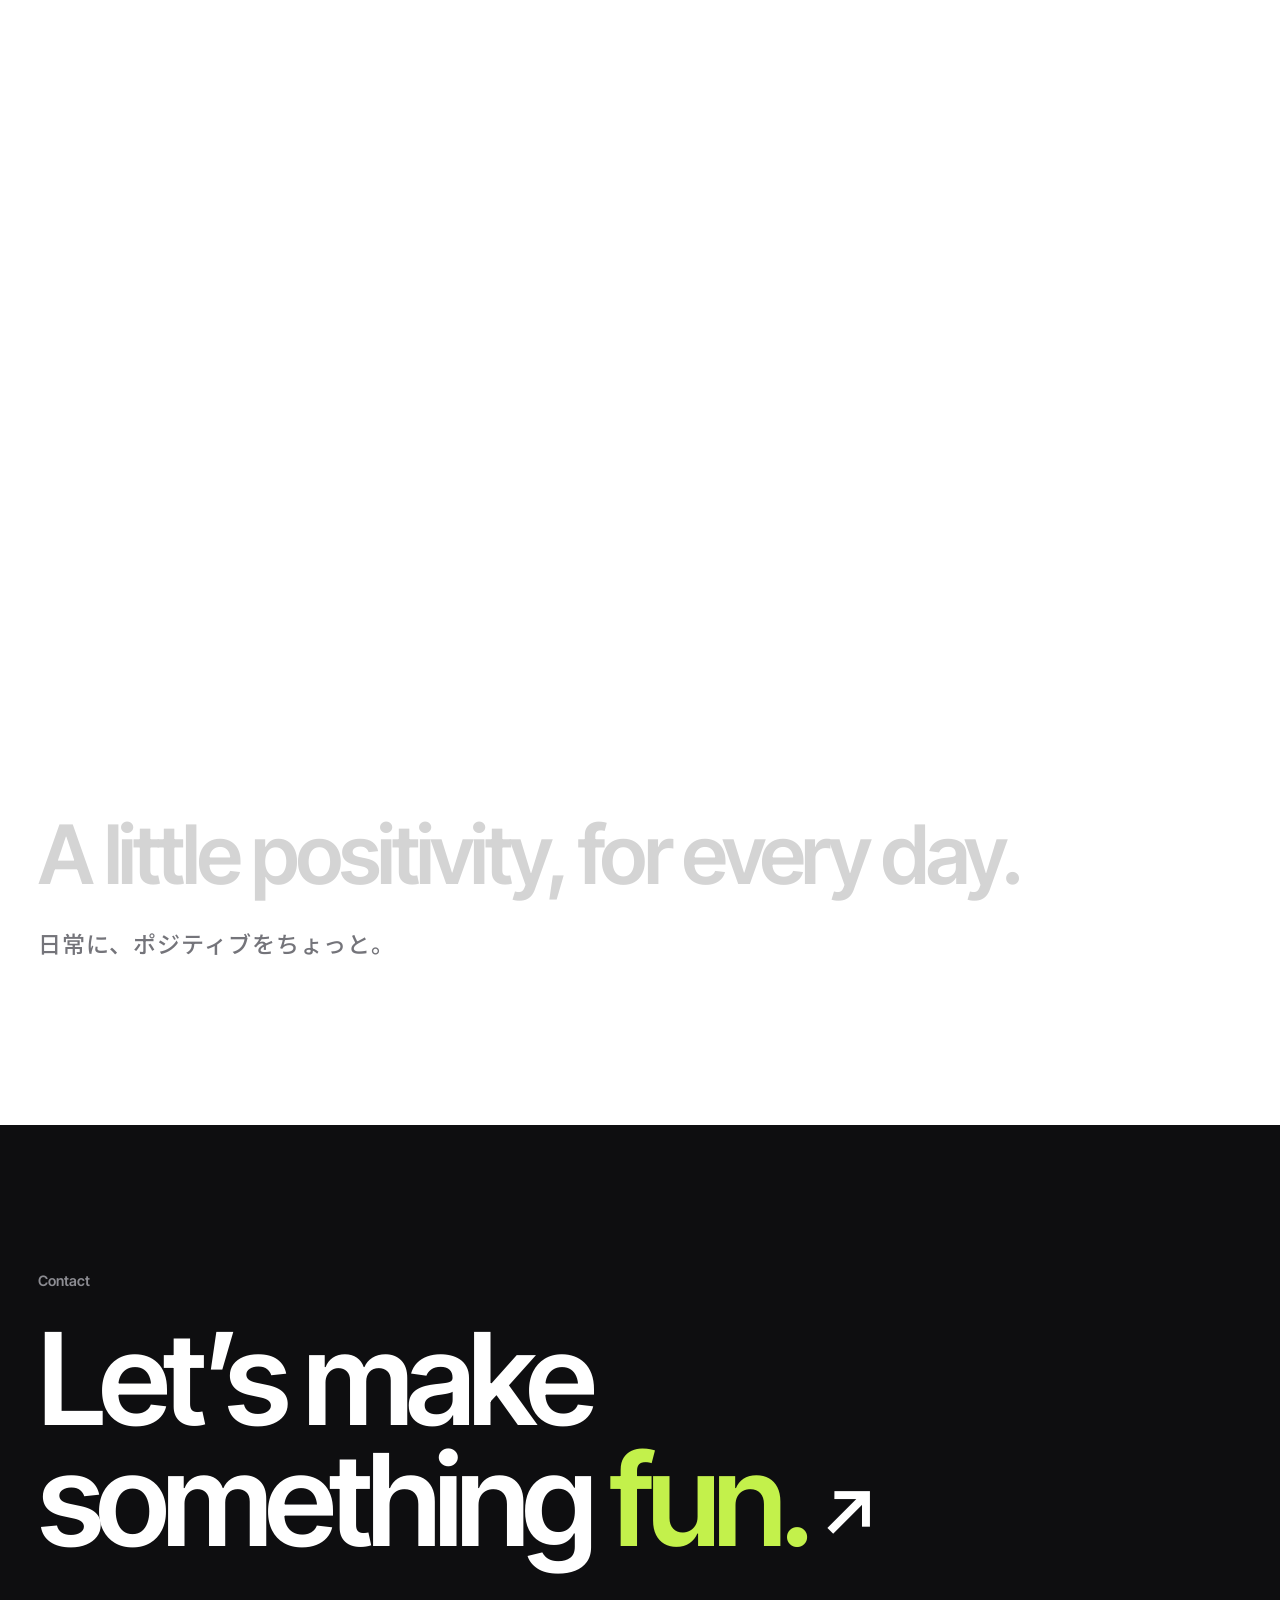
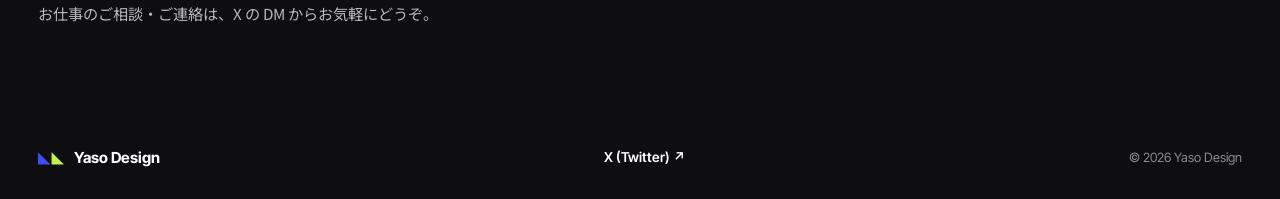
==== commit 315c0a5f: "ヒーロー：スクロールでカードが1枚ずつ積まれていく動きに Co-Authored-By: Claude Opus 5.5 <noreply@anthropic.com>" ====
--- a/index.html
+++ b/index.html
@@ -49,6 +49,8 @@
 
   <main id="top">
     <!-- ===== ヒーロー ===== -->
+    <!-- スクロールしている間ヒーローを固定し、カードを1枚ずつ積んでいく -->
+    <div class="hero-pin">
     <section class="hero">
       <div class="hero-top">
         <p class="hero-intro reveal">
@@ -79,6 +81,7 @@
         </span>
       </a>
     </section>
+    </div>
 
     <!-- ===== ステートメント（スクロールで1語ずつ濃くなる） ===== -->
     <section class="statement">
--- a/styles.css
+++ b/styles.css
@@ -170,13 +170,22 @@
 .hero-stack:focus-visible { outline: none; }
 .hero-stack:focus-visible .card:last-child { outline: 3px solid var(--blue); outline-offset: 4px; }
 
-/* 読み込み時に下から1枚ずつ配られる */
-.js .card { opacity: 0; }
-.js.loaded .card { animation: deal 1s var(--ease) both; }
-.js.loaded .card:nth-child(1) { animation-delay: 0.25s; }
-.js.loaded .card:nth-child(2) { animation-delay: 0.35s; }
-.js.loaded .card:nth-child(3) { animation-delay: 0.45s; }
-.js.loaded .card:nth-child(4) { animation-delay: 0.55s; }
+/* スクロールでカードを積む：ヒーローを固定し、2枚目以降が下から1枚ずつ落ちてくる */
+.js .hero-pin { height: calc(100svh + 150svh); }
+.js .hero-pin > .hero {
+  position: sticky;
+  top: 0;
+  height: 100svh;
+  min-height: 0;
+  overflow: clip; /* 下から来るカードを画面外では見せない */
+}
+.js .card:not(:first-child) {
+  /* --t：0＝画面の下、1＝積み終わり（script.js がスクロール量から計算） */
+  transform: translateY(calc((1 - var(--t, 0)) * 105svh)) rotate(calc((1 - var(--t, 0)) * 14deg));
+}
+/* 1枚目だけは読み込み時に配られる */
+.js .card:first-child { opacity: 0; }
+.js.loaded .card:first-child { animation: deal 1s var(--ease) 0.25s both; }
 @keyframes deal {
   from { opacity: 0; transform: translateY(40vh) rotate(8deg); }
   to   { opacity: 1; transform: none; }
@@ -300,8 +309,10 @@
   html { scroll-behavior: auto; }
   .js .reveal, .js .hero-title .line > span { opacity: 1; transform: none; transition: none; }
   .statement-text .w { color: inherit; }
-  .js .card { opacity: 1; }
-  .js.loaded .card { animation: none; }
+  .js .hero-pin { height: auto; }
+  .js .hero-pin > .hero { position: relative; height: auto; min-height: 100svh; }
+  .js .card, .js .card:first-child { opacity: 1; transform: none; }
+  .js.loaded .card:first-child { animation: none; }
   .card { transition: none; }
 }
 
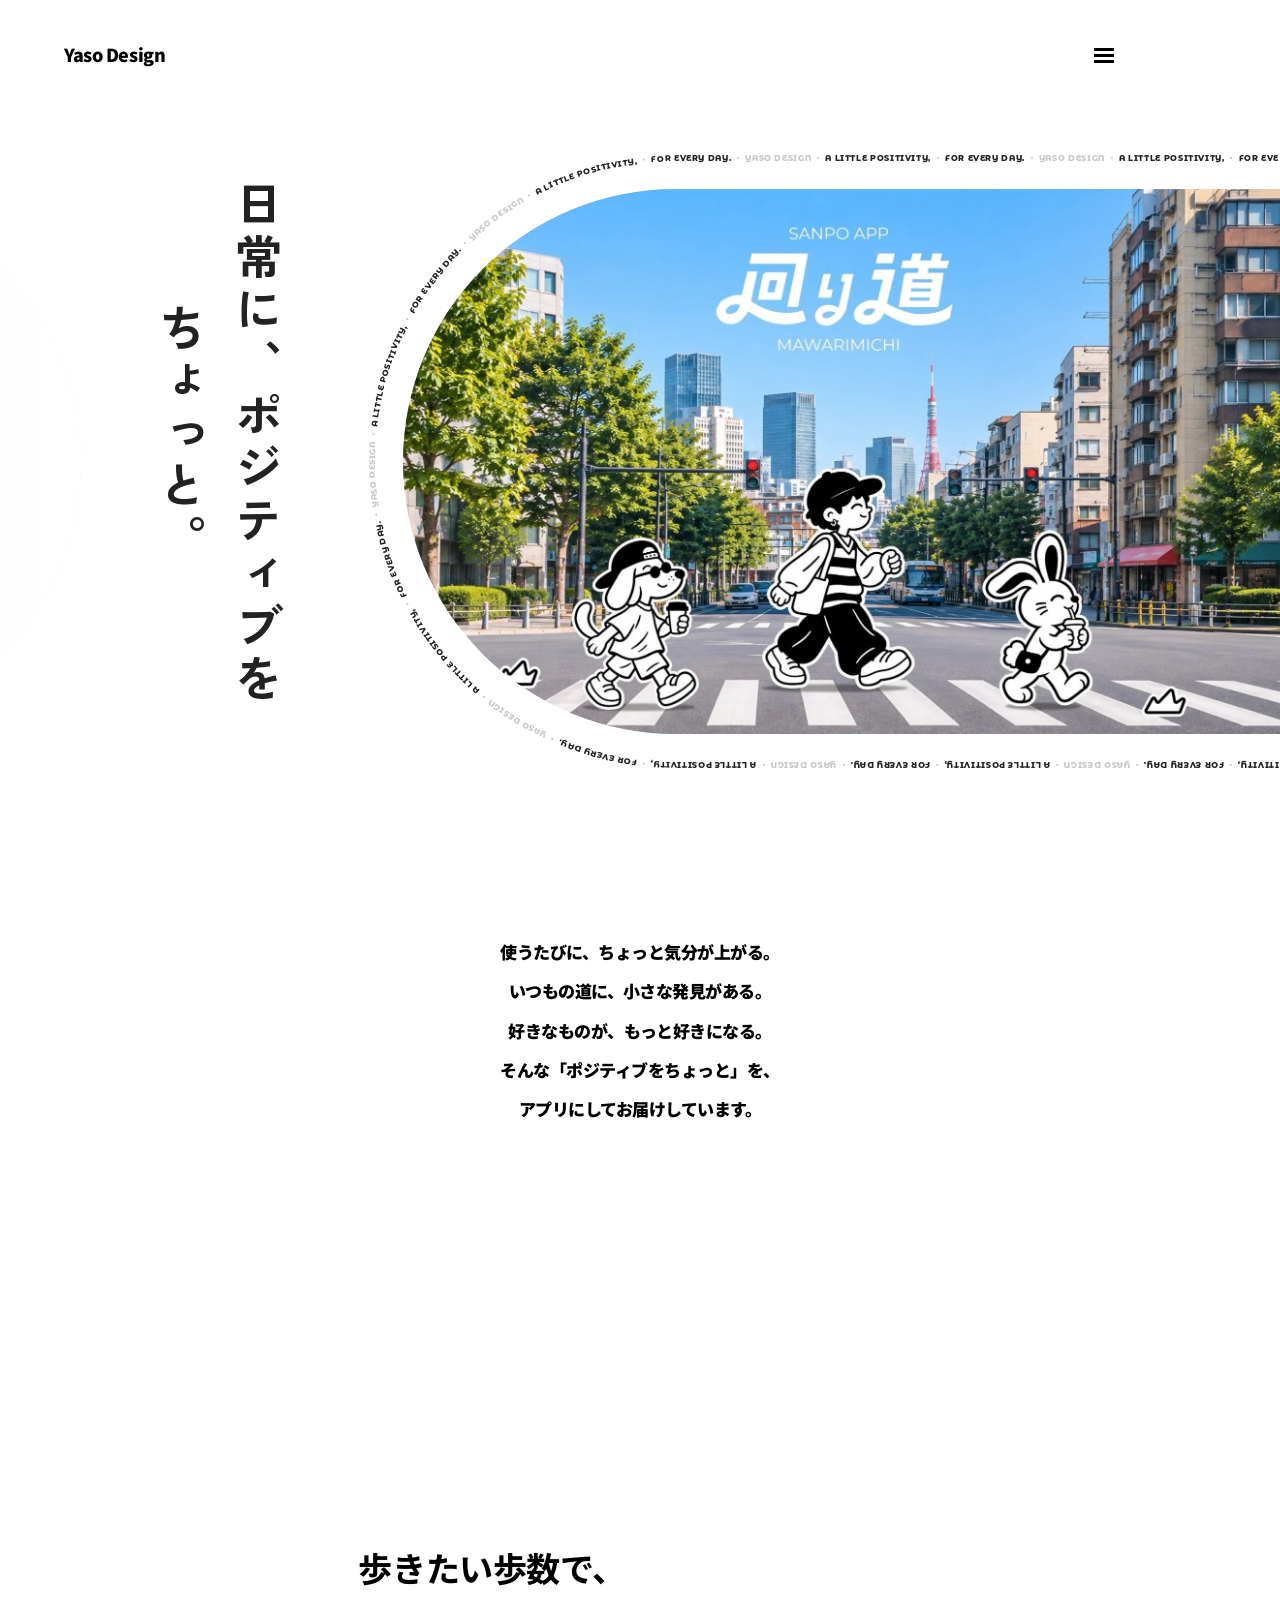
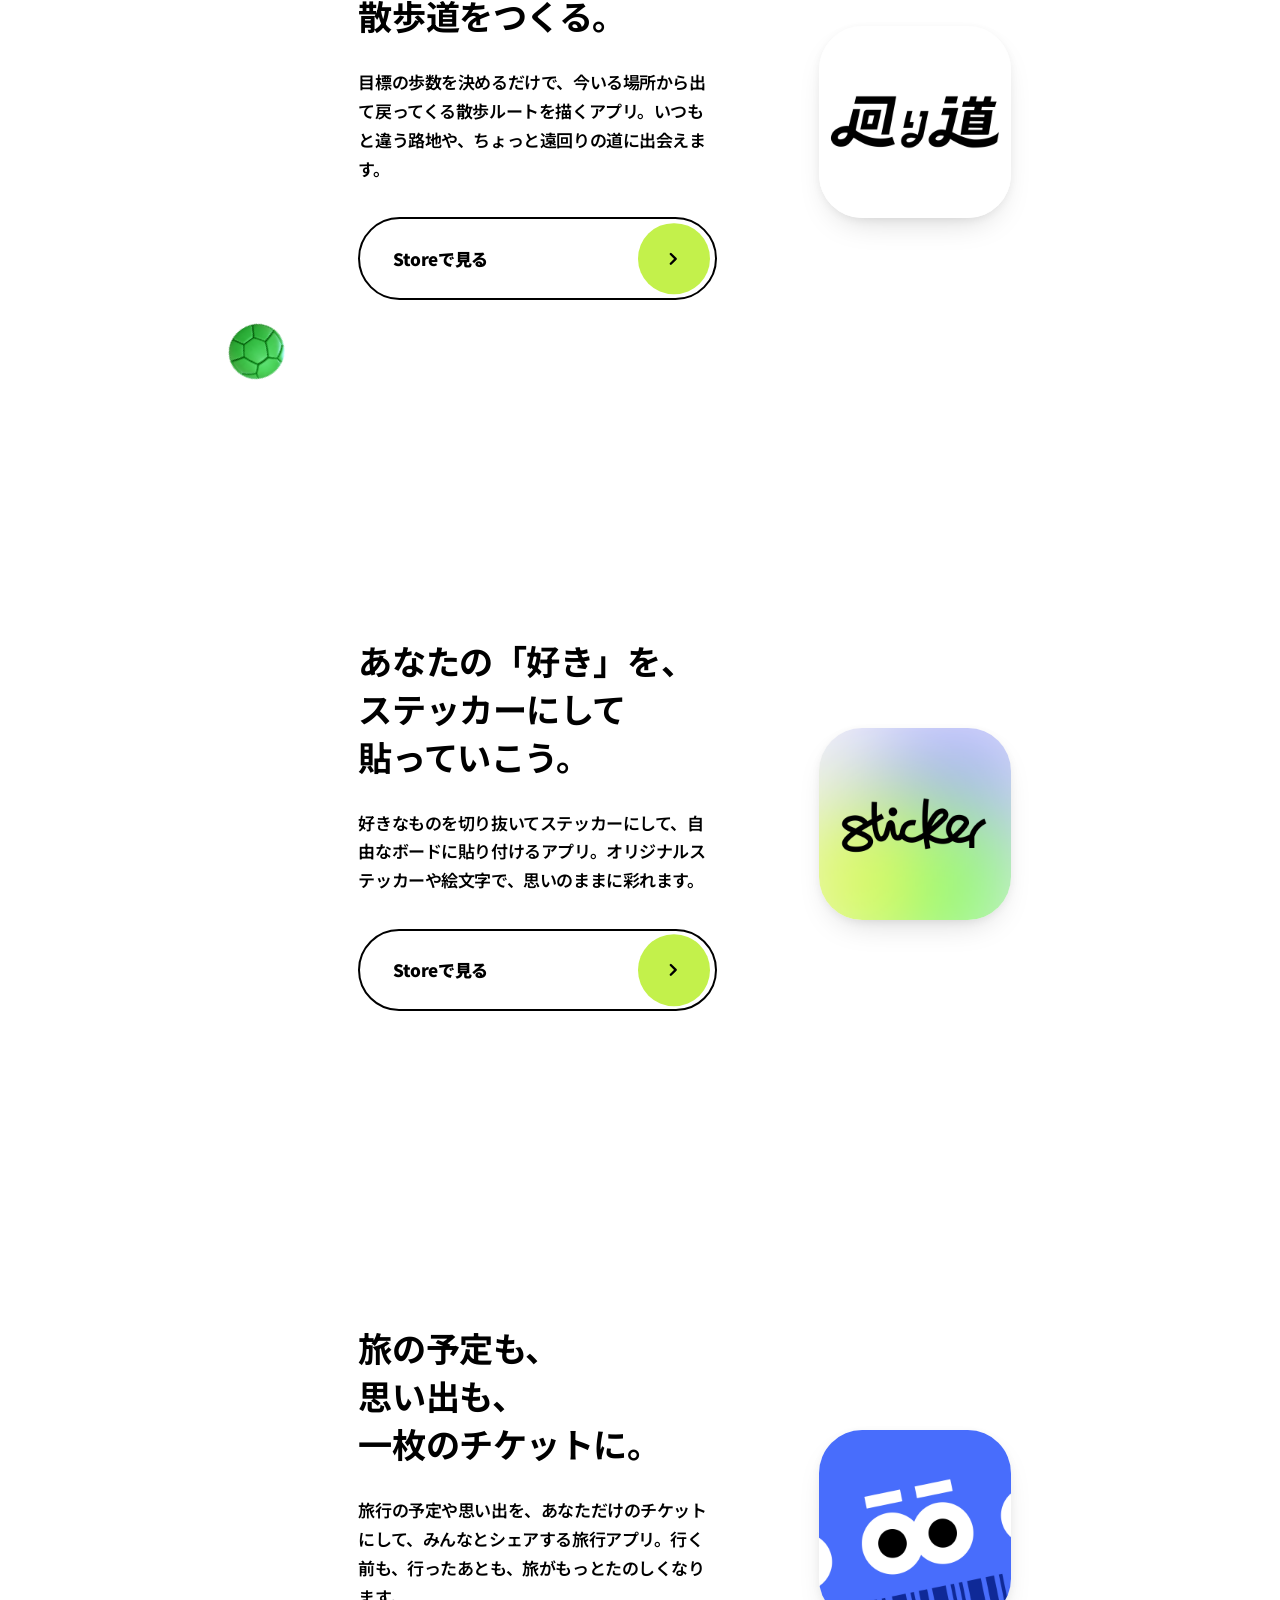
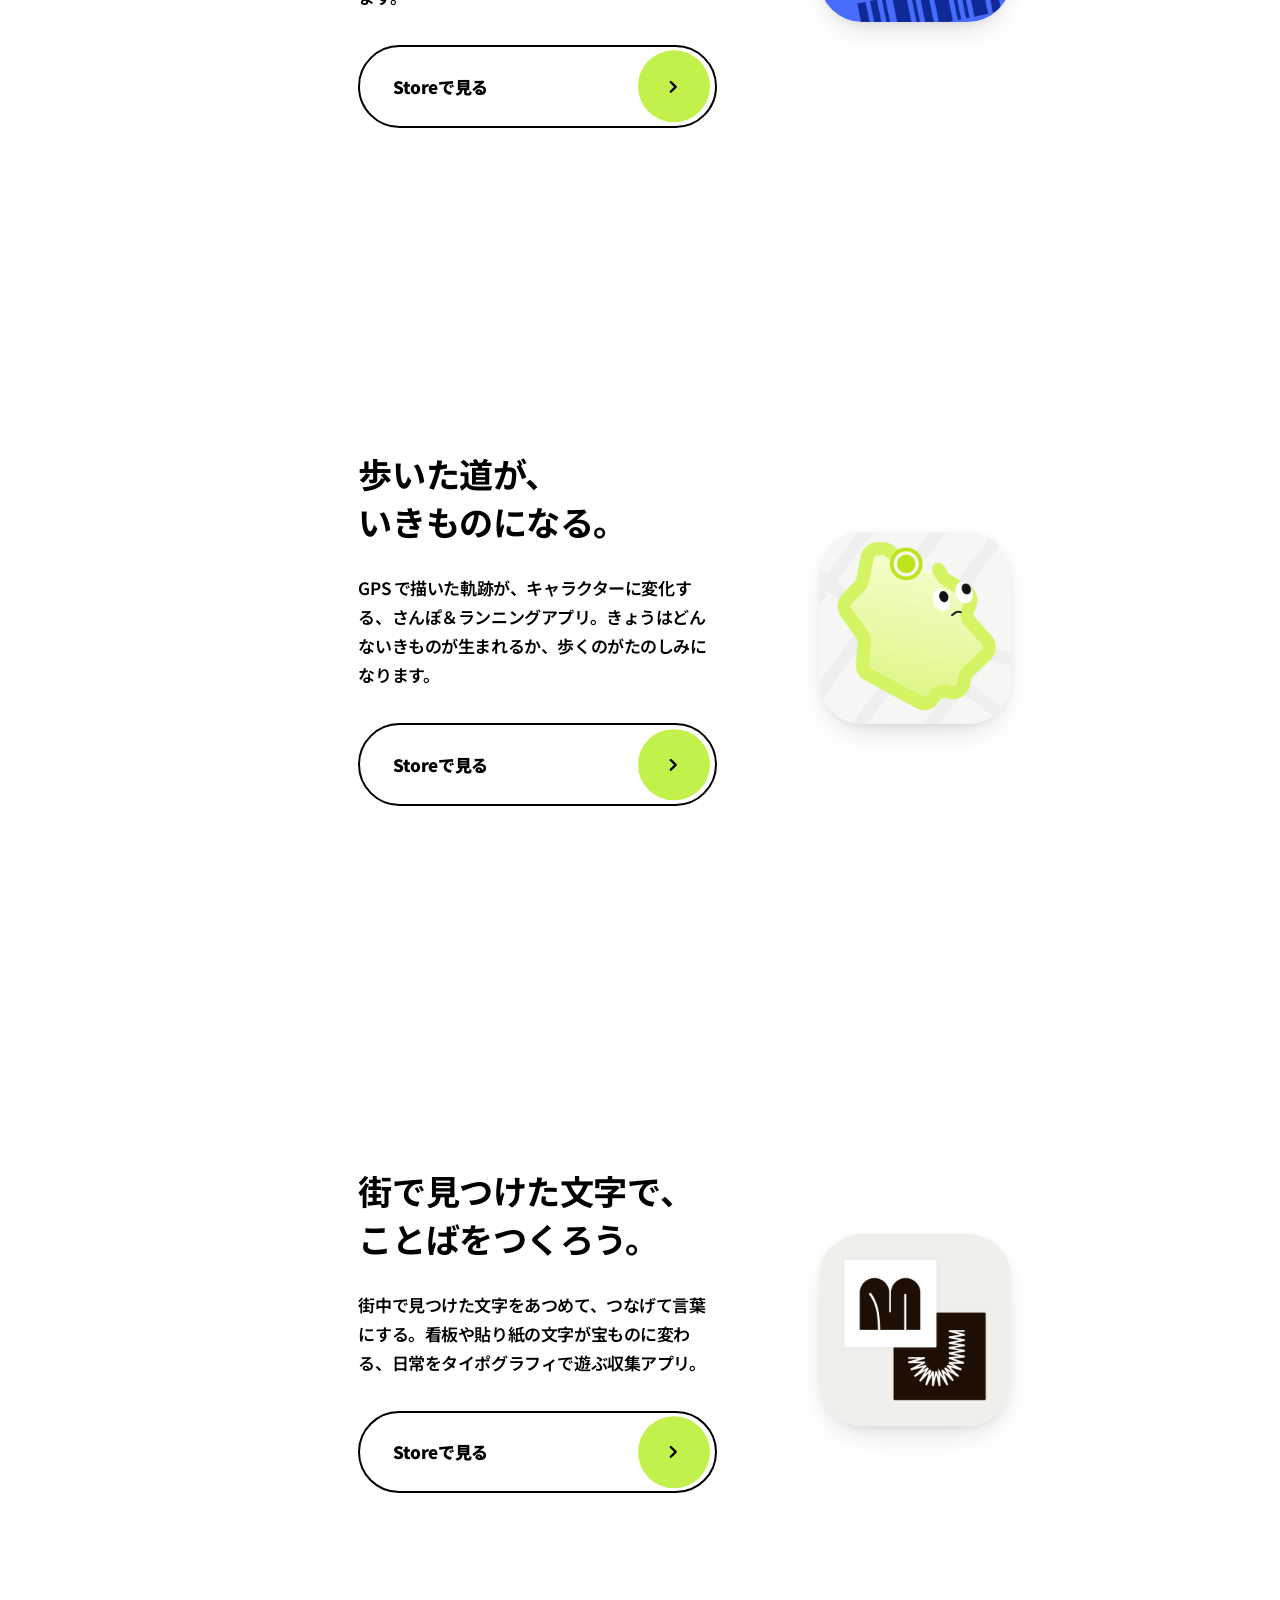
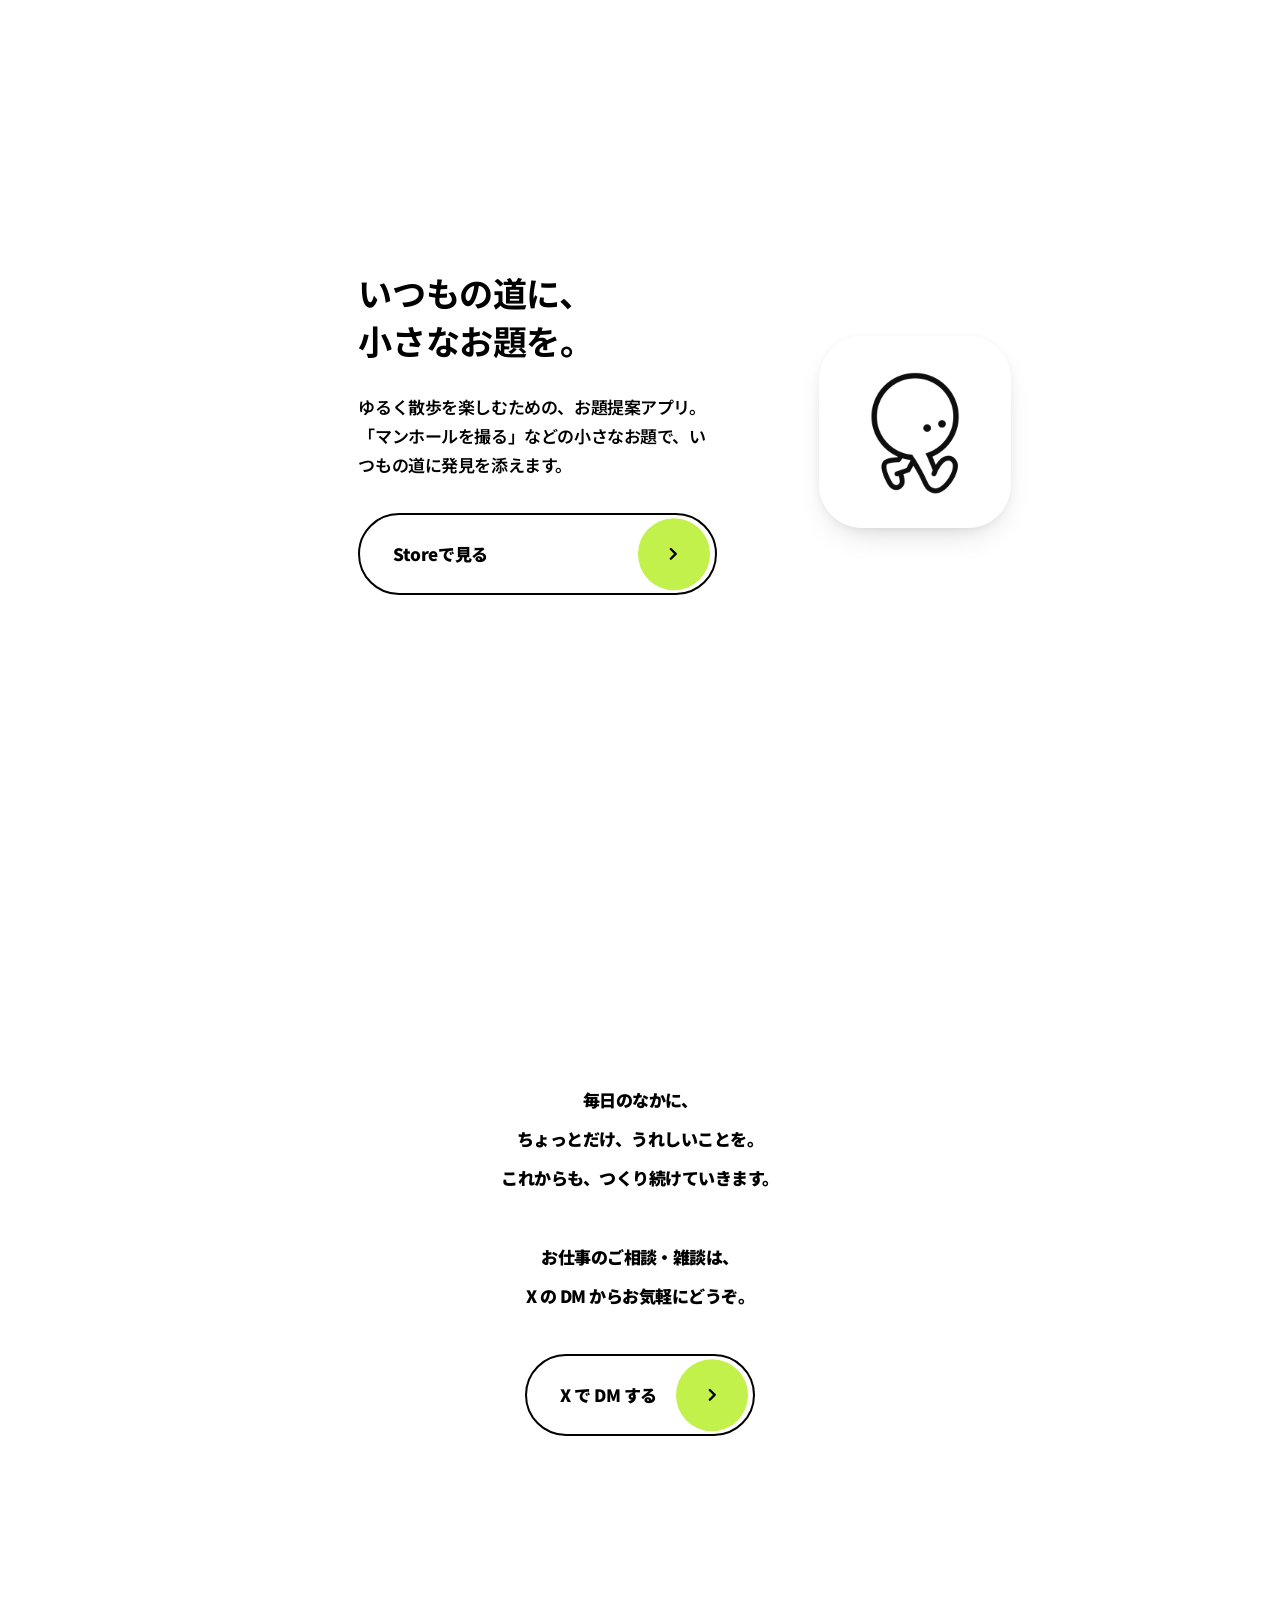
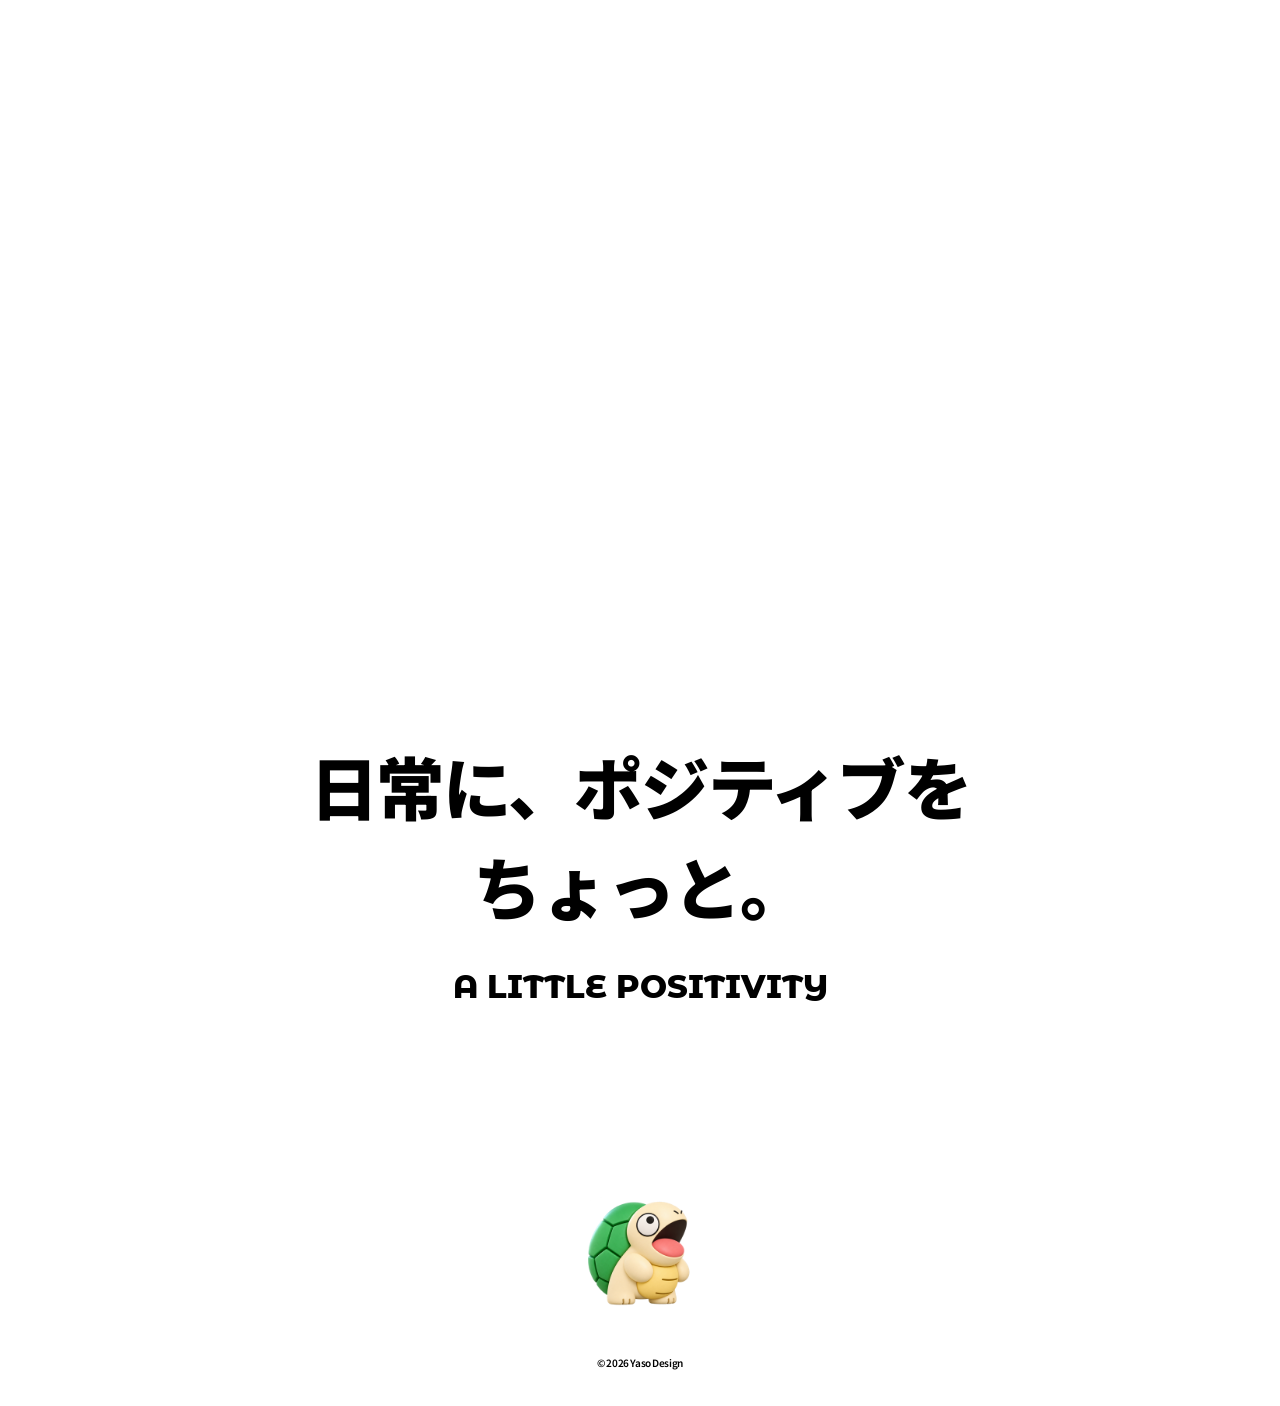
==== commit 1e783ddb: "サイト刷新：1ページ構成に（ファーストビュー・甲羅の道すじ・アプリ紹介・むすび）、回り道を追加 - ファーストビュー：縦書きコピー＋丸いスライダー（周りを英文が流れる） - スクロールで甲羅が回りなが" ====
--- a/index.html
+++ b/index.html
@@ -3,10 +3,10 @@
 <head>
   <meta charset="UTF-8" />
   <meta name="viewport" content="width=device-width, initial-scale=1.0" />
-  <title>Yaso Design — Portfolio</title>
-  <meta name="description" content="Yaso Design のポートフォリオ。プロダクトデザイナー。UI・ブランド・プロダクトを横断してデザインしています。" />
-
-  <meta property="og:title" content="Yaso Design — Portfolio" />
+  <title>Yaso Design — 日常に、ポジティブをちょっと。</title>
+  <meta name="description" content="Yaso Design のポートフォリオ。日常に、ポジティブをちょっと。アプリをつくるプロダクトデザイナー。" />
+
+  <meta property="og:title" content="Yaso Design — 日常に、ポジティブをちょっと。" />
   <meta property="og:description" content="プロダクトデザイナー Yaso Design のポートフォリオ。" />
   <meta property="og:type" content="website" />
   <meta property="og:url" content="https://yaso-design13.github.io/" />
@@ -21,98 +21,199 @@
 
   <link rel="preconnect" href="https://fonts.googleapis.com" />
   <link rel="preconnect" href="https://fonts.gstatic.com" crossorigin />
-  <link href="https://fonts.googleapis.com/css2?family=Inter+Tight:wght@400;500;600;700;800&family=Noto+Sans+JP:wght@400;500;700&display=swap" rel="stylesheet" />
+  <link href="https://fonts.googleapis.com/css2?family=Montserrat+Alternates:wght@800&family=Noto+Sans+JP:wght@600;900&family=Zen+Kaku+Gothic+New:wght@700&display=swap" rel="stylesheet" />
 
   <link rel="stylesheet" href="styles.css" />
 
   <!-- アクセス解析（Umami・Cookieなし） -->
   <script defer src="https://cloud.umami.is/script.js" data-website-id="2fbafd78-92d8-40ac-81d7-92cc947493ab"></script>
-
-  <!-- JSが有効なときだけ表示アニメを効かせる（無効でも本文は必ず見える） -->
   <script>document.documentElement.className += " js";</script>
 </head>
 <body>
-  <!-- ===== ヘッダー ===== -->
+  <!-- ===== ロゴ（スクロールで流れる）とメニュー（固定） ===== -->
   <header class="site-header">
-    <a href="#top" class="brand" aria-label="Yaso Design トップへ">
-      <svg class="mark" viewBox="0 0 46 24" aria-hidden="true">
-        <polygon points="0,24 22,24 0,2" fill="var(--blue)" />
-        <polygon points="24,24 46,24 24,2" fill="var(--lime)" />
+    <a href="index.html" class="logo" aria-label="Yaso Design トップへ">
+      <span class="logo-name">Yaso Design</span>
+    </a>
+  </header>
+  <button class="menu-btn" type="button" aria-label="メニューを開く" aria-expanded="false" aria-controls="menu">
+    <span></span><span></span><span></span>
+  </button>
+  <nav class="menu" id="menu" aria-label="メインメニュー">
+    <ul class="menu-list">
+      <li><a href="#message">メッセージ</a></li>
+      <li><a href="#apps">つくったアプリ</a></li>
+      <li><a href="#contact">お問い合わせ</a></li>
+    </ul>
+    <p class="menu-foot"><a href="https://x.com/yaso_design" target="_blank" rel="noopener noreferrer">X (Twitter) ↗</a></p>
+  </nav>
+
+  <main>
+    <!-- ===== ヒーロー：縦書きのコピー + 左だけ丸い大きな画像（輪郭に沿って英字が流れる） ===== -->
+    <section class="hero" id="top">
+      <h1 class="fv-title" aria-label="日常に、ポジティブをちょっと。">
+        <span class="fv-col" data-pop>日常に、ポジティブを</span>
+        <span class="fv-col fv-col--2" data-pop>ちょっと。</span>
+      </h1>
+
+      <div class="fv-slider" id="fv-slider">
+        <svg class="fv-ring" id="fv-ring" aria-hidden="true">
+          <path id="fv-ring-path" fill="none" />
+          <text><textPath href="#fv-ring-path" id="fv-ring-text"></textPath></text>
+        </svg>
+        <div class="fv-slides">
+          <img class="fv-slide is-on" src="images/visual/mawarimichi.jpg" alt="回り道" />
+          <img class="fv-slide" src="images/visual/sticker.jpg" alt="sticker" />
+          <img class="fv-slide" src="images/STUBO/stubo-top.png" alt="STUBO" />
+          <img class="fv-slide" src="images/visual/routon.jpg" alt="ROUTON" />
+          <img class="fv-slide fv-slide--bottom" src="images/visual/mojimoji.jpg" alt="mojimoji" />
+          <img class="fv-slide fv-slide--bottom" src="images/visual/sanpo.jpg" alt="さんぽしよ" />
+        </div>
+      </div>
+
+      <!-- 左端からのぞく、反転した丸い画像 -->
+      <div class="fv-peek" aria-hidden="true">
+        <div class="fv-slides fv-slides--peek">
+          <img class="fv-slide" src="images/visual/mawarimichi.jpg" alt="" />
+          <img class="fv-slide" src="images/visual/sticker.jpg" alt="" />
+          <img class="fv-slide" src="images/STUBO/stubo-top.png" alt="" />
+          <img class="fv-slide" src="images/visual/routon.jpg" alt="" />
+          <img class="fv-slide fv-slide--bottom" src="images/visual/mojimoji.jpg" alt="" />
+          <img class="fv-slide fv-slide--bottom is-on" src="images/visual/sanpo.jpg" alt="" />
+        </div>
+      </div>
+    </section>
+
+    <!-- ===== メッセージ → アプリ紹介 → むすび。甲羅が通る道すじは script.js が計算（道そのものは描かない） ===== -->
+    <div class="journey" id="journey">
+      <svg class="road" id="road" aria-hidden="true">
       </svg>
-      <span>Yaso Design</span>
-    </a>
-    <nav class="nav" aria-label="メインメニュー">
-      <a href="works.html">Works</a>
-      <a href="#contact">Contact</a>
-    </nav>
-  </header>
-
-  <main id="top">
-    <!-- ===== ヒーロー ===== -->
-    <!-- スクロールしている間ヒーローを固定し、カードを1枚ずつ積んでいく -->
-    <div class="hero-pin">
-    <section class="hero">
-      <div class="hero-top">
-        <p class="hero-intro reveal">
-          <span class="nb">日常に、</span><span class="nb">ポジティブを</span><span class="nb">ちょっと。</span><span class="nb">アプリをつくる</span><span class="nb">プロダクトデザイナー。</span>
-        </p>
-      </div>
-
-      <div class="hero-bottom">
-        <h1 class="hero-title">
-          <span class="line"><span>Yaso Design</span></span>
-        </h1>
-        <p class="hero-year">© 2026</p>
-      </div>
-
-      <!-- 重なったメインビジュアル。ホバーで少し広がり、クリックで Works へ -->
-      <a class="hero-stack" href="works.html" aria-label="Works を見る" data-umami-event="hero-画像">
-        <span class="card" style="--x: -3%; --y: 2%; --r: -19deg; --fx: -9%; --fy: 3%; --fr: -26deg;">
-          <img src="images/visual/sanpo.jpg" alt="" width="1200" height="1600" />
-        </span>
-        <span class="card" style="--x: 3%; --y: -3%; --r: -5deg; --fx: 7%; --fy: -6%; --fr: -7deg;">
-          <img src="images/visual/mojimoji.jpg" alt="" width="1200" height="1600" />
-        </span>
-        <span class="card" style="--x: -2%; --y: 0%; --r: -10deg; --fx: -6%; --fy: -1%; --fr: -15deg;">
-          <img src="images/visual/routon.jpg" alt="" width="1200" height="1600" />
-        </span>
-        <span class="card" style="--x: 0%; --y: 0%; --r: 5deg; --fx: 3%; --fy: -2%; --fr: 8deg;">
-          <img src="images/visual/sticker.jpg" alt="" width="1200" height="1600" fetchpriority="high" />
-        </span>
-      </a>
-    </section>
+      <div class="shell" id="shell" aria-hidden="true">
+        <span class="shell-dust"></span>
+        <span class="shell-spin"><img src="images/hogehoge/shell-top.png" alt="" width="320" height="320" /></span>
+      </div>
+
+      <!-- メッセージ -->
+      <section class="message" id="message" aria-label="メッセージ">
+        <h2 class="message-text">
+          <span class="ml">使うたびに、ちょっと気分が上がる。</span>
+          <span class="ml">いつもの道に、小さな発見がある。</span>
+          <span class="ml">好きなものが、もっと好きになる。</span>
+          <span class="ml">そんな「ポジティブをちょっと」を、</span>
+          <span class="ml">アプリにしてお届けしています。</span>
+        </h2>
+      </section>
+
+      <!-- アプリ紹介 -->
+      <div class="apps" id="apps">
+        <article class="app">
+          <div class="app-body">
+            <div class="app-text reveal">
+              <h3 class="app-title">歩きたい歩数で、<br />散歩道をつくる。</h3>
+              <p class="app-desc">目標の歩数を決めるだけで、今いる場所から出て戻ってくる散歩ルートを描くアプリ。いつもと違う路地や、ちょっと遠回りの道に出会えます。</p>
+              <a class="pill" href="https://apps.apple.com/jp/app/id6837281488" target="_blank" rel="noopener noreferrer" data-umami-event="app-回り道" aria-label="回り道 を App Store で見る">
+                <span class="pill-txt">Storeで見る</span><span class="pill-circle" aria-hidden="true"><svg viewBox="0 0 10 15"><path d="M2 2l5.5 5.5L2 13" fill="none" stroke="currentColor" stroke-width="2.6" stroke-linecap="round" stroke-linejoin="round" /></svg></span>
+              </a>
+            </div>
+            <figure class="app-img app-icon reveal"><img src="images/work-mawarimichi.png" alt="回り道 のアプリアイコン" width="1024" height="1024" loading="lazy" /></figure>
+          </div>
+        </article>
+        <article class="app">
+          <div class="app-body">
+            <div class="app-text reveal">
+              <h3 class="app-title">あなたの「好き」を、<br />ステッカーにして<br />貼っていこう。</h3>
+              <p class="app-desc">好きなものを切り抜いてステッカーにして、自由なボードに貼り付けるアプリ。オリジナルステッカーや絵文字で、思いのままに彩れます。</p>
+              <a class="pill" href="https://apps.apple.com/jp/app/id6811901999" target="_blank" rel="noopener noreferrer" data-umami-event="app-sticker" aria-label="sticker を App Store で見る">
+                <span class="pill-txt">Storeで見る</span><span class="pill-circle" aria-hidden="true"><svg viewBox="0 0 10 15"><path d="M2 2l5.5 5.5L2 13" fill="none" stroke="currentColor" stroke-width="2.6" stroke-linecap="round" stroke-linejoin="round" /></svg></span>
+              </a>
+            </div>
+            <figure class="app-img app-icon reveal"><img src="images/work-sticker.png" alt="sticker のアプリアイコン" width="1024" height="1024" loading="lazy" /></figure>
+          </div>
+        </article>
+
+        <article class="app">
+          <div class="app-body">
+            <div class="app-text reveal">
+              <h3 class="app-title">旅の予定も、<br />思い出も、<br />一枚のチケットに。</h3>
+              <p class="app-desc">旅行の予定や思い出を、あなただけのチケットにして、みんなとシェアする旅行アプリ。行く前も、行ったあとも、旅がもっとたのしくなります。</p>
+              <a class="pill" href="https://apps.apple.com/jp/app/id6801696906" target="_blank" rel="noopener noreferrer" data-umami-event="app-STUBO" aria-label="STUBO を App Store で見る">
+                <span class="pill-txt">Storeで見る</span><span class="pill-circle" aria-hidden="true"><svg viewBox="0 0 10 15"><path d="M2 2l5.5 5.5L2 13" fill="none" stroke="currentColor" stroke-width="2.6" stroke-linecap="round" stroke-linejoin="round" /></svg></span>
+              </a>
+            </div>
+            <figure class="app-img app-icon reveal"><img src="images/work-stubo.jpg" alt="STUBO のアプリアイコン" loading="lazy" /></figure>
+          </div>
+        </article>
+
+        <article class="app">
+          <div class="app-body">
+            <div class="app-text reveal">
+              <h3 class="app-title">歩いた道が、<br />いきものになる。</h3>
+              <p class="app-desc">GPS で描いた軌跡が、キャラクターに変化する、さんぽ＆ランニングアプリ。きょうはどんないきものが生まれるか、歩くのがたのしみになります。</p>
+              <a class="pill" href="https://apps.apple.com/jp/app/id6790777455" target="_blank" rel="noopener noreferrer" data-umami-event="app-ROUTON" aria-label="ROUTON を App Store で見る">
+                <span class="pill-txt">Storeで見る</span><span class="pill-circle" aria-hidden="true"><svg viewBox="0 0 10 15"><path d="M2 2l5.5 5.5L2 13" fill="none" stroke="currentColor" stroke-width="2.6" stroke-linecap="round" stroke-linejoin="round" /></svg></span>
+              </a>
+            </div>
+            <figure class="app-img app-icon reveal"><img src="images/work-routon.png" alt="ROUTON のアプリアイコン" width="1024" height="1024" loading="lazy" /></figure>
+          </div>
+        </article>
+
+        <article class="app">
+          <div class="app-body">
+            <div class="app-text reveal">
+              <h3 class="app-title">街で見つけた文字で、<br />ことばをつくろう。</h3>
+              <p class="app-desc">街中で見つけた文字をあつめて、つなげて言葉にする。看板や貼り紙の文字が宝ものに変わる、日常をタイポグラフィで遊ぶ収集アプリ。</p>
+              <a class="pill" href="https://apps.apple.com/jp/app/id6787369039" target="_blank" rel="noopener noreferrer" data-umami-event="app-mojimoji" aria-label="mojimoji を App Store で見る">
+                <span class="pill-txt">Storeで見る</span><span class="pill-circle" aria-hidden="true"><svg viewBox="0 0 10 15"><path d="M2 2l5.5 5.5L2 13" fill="none" stroke="currentColor" stroke-width="2.6" stroke-linecap="round" stroke-linejoin="round" /></svg></span>
+              </a>
+            </div>
+            <figure class="app-img app-icon reveal"><img src="images/work-mojimoji.png" alt="mojimoji のアプリアイコン" width="1024" height="1024" loading="lazy" /></figure>
+          </div>
+        </article>
+
+        <article class="app">
+          <div class="app-body">
+            <div class="app-text reveal">
+              <h3 class="app-title">いつもの道に、<br />小さなお題を。</h3>
+              <p class="app-desc">ゆるく散歩を楽しむための、お題提案アプリ。「マンホールを撮る」などの小さなお題で、いつもの道に発見を添えます。</p>
+              <a class="pill" href="https://apps.apple.com/jp/app/id6758305298" target="_blank" rel="noopener noreferrer" data-umami-event="app-さんぽしよ" aria-label="さんぽしよ を App Store で見る">
+                <span class="pill-txt">Storeで見る</span><span class="pill-circle" aria-hidden="true"><svg viewBox="0 0 10 15"><path d="M2 2l5.5 5.5L2 13" fill="none" stroke="currentColor" stroke-width="2.6" stroke-linecap="round" stroke-linejoin="round" /></svg></span>
+              </a>
+            </div>
+            <figure class="app-img app-icon reveal"><img src="images/work-sanpo.png" alt="さんぽしよ のアプリアイコン" width="1024" height="1024" loading="lazy" /></figure>
+          </div>
+        </article>
+      </div>
+
+      <!-- むすび -->
+      <section class="closing" id="contact" aria-label="お問い合わせ">
+        <h2 class="message-text">
+          <span class="ml">毎日のなかに、</span>
+          <span class="ml">ちょっとだけ、うれしいことを。</span>
+          <span class="ml">これからも、つくり続けていきます。</span>
+          <span class="ml">&nbsp;</span>
+          <span class="ml">お仕事のご相談・雑談は、</span>
+          <span class="ml">X の DM からお気軽にどうぞ。</span>
+        </h2>
+        <a class="pill reveal" href="https://x.com/yaso_design" target="_blank" rel="noopener noreferrer" data-umami-event="contact-XのDM">
+          <span class="pill-txt">X で DM する</span><span class="pill-circle" aria-hidden="true"><svg viewBox="0 0 10 15"><path d="M2 2l5.5 5.5L2 13" fill="none" stroke="currentColor" stroke-width="2.6" stroke-linecap="round" stroke-linejoin="round" /></svg></span>
+        </a>
+      </section>
     </div>
 
-    <!-- ===== ステートメント（スクロールで1語ずつ濃くなる） ===== -->
-    <section class="statement">
-      <p class="statement-text" data-words>
-        A little <em class="hl-lime">positivity</em>, for <em class="hl-blue">every day.</em>
-      </p>
-      <p class="statement-jp reveal">日常に、ポジティブをちょっと。</p>
-    </section>
-
-    <!-- ===== Contact ===== -->
-    <section id="contact" class="contact">
-      <p class="contact-label">Contact</p>
-      <a class="contact-big" href="https://x.com/yaso_design" target="_blank" rel="noopener noreferrer" data-umami-event="contact-XのDM">
-        <span>Let’s make</span>
-        <span>something <em class="hl-lime">fun.</em></span>
-        <span class="contact-arrow" aria-hidden="true">↗</span>
-      </a>
-      <p class="contact-jp">お仕事のご相談・ご連絡は、X の DM からお気軽にどうぞ。</p>
+    <!-- ===== エンディング：もう一度タイトル ===== -->
+    <section class="ending" aria-label="おわりに">
+      <p class="ending-title">日常に、ポジティブを<br />ちょっと。</p>
+      <p class="hero-en">A LITTLE POSITIVITY</p>
     </section>
   </main>
 
   <footer class="site-footer">
-    <a href="#top" class="brand">
-      <svg class="mark" viewBox="0 0 46 24" aria-hidden="true">
-        <polygon points="0,24 22,24 0,2" fill="var(--blue)" />
-        <polygon points="24,24 46,24 24,2" fill="var(--lime)" />
-      </svg>
-      <span>Yaso Design</span>
-    </a>
-    <a class="footer-x" href="https://x.com/yaso_design" target="_blank" rel="noopener noreferrer" data-umami-event="footer-X">X (Twitter) ↗</a>
-    <p class="copy">© <span id="year"></span> Yaso Design</p>
+    <!-- ほげほげ：タップすると「I’m HOGEHOGE」としゃべる -->
+    <button class="foot-hoge" type="button" aria-label="ほげほげに話しかける">
+      <span class="foot-say" aria-live="polite"></span>
+      <img src="images/hogehoge/hoge-360.png" alt="" width="360" height="360" loading="lazy" />
+    </button>
+    <p class="copy">© <span data-year>2026</span> Yaso Design</p>
   </footer>
 
   <script src="script.js"></script>
--- a/styles.css
+++ b/styles.css
@@ -1,609 +1,476 @@
 /* =========================================================
-   Yaso Design — Portfolio (redesign draft)
-   トンマナ: 白黒ベース × ブルー/ライムの差し色 / 大きな欧文グロテスク
+   Yaso Design — Portfolio (2026 renewal / ストーリー版)
+   参考：クロネコヤマト 宅急便50周年サイトの構成・文字組み
+   - 和文はすべて Noto Sans JP。見出し・強調は 900、本文は 600
+   - 字間は全体に -0.42px（参考と同じ詰め方）
+   - 文字サイズは画面幅に比例（1440px 幅で 本文19px / 見出し38px）
+   - 背景は白。道はうすいグレー、矢印の丸はライム
    ========================================================= */
 :root {
   --paper: #ffffff;
-  --ink: #0e0e10;
-  --muted: #74747a;
-  --faint: #d4d4d4;
-  --line: #e6e6e6;
+  --ink: #000000;
+  --gray: #898989;
+  --town: #f2f2f2;
   --blue: #3b4df6;
   --lime: #c3f14b;
-  --gutter: clamp(16px, 3vw, 40px);
+
+  /* 文字サイズ（PC：1440px 幅基準） */
+  --fz-xs: max(11px, 0.8vw);      /* 11.5px：番号の上の小さい文字 */
+  --fz-s: max(13px, 1vw);         /* 14.4px */
+  --fz-m: max(15px, 1.33vw);      /* 19.2px：本文・メッセージ・ラベル */
+  --fz-l: max(24px, 2.67vw);      /* 38.4px：見出し・番号 */
+  --fz-hero: max(34px, 5.35vw);   /* 77px：タイトル */
+  --ls: -0.42px;
+
+  /* 道 */
+  --road-x: 20vw;   /* 道の中心 */
+  --road-w: 11vw;   /* 道幅 */
+  --text-x: 28vw;   /* 本文の左端 */
+  --col-w: 28vw;    /* 本文の幅 */
+  --img-w: 15vw;    /* アプリアイコンの大きさ */
+  --img-x: 64vw;    /* 画像の左端 */
+
   --ease: cubic-bezier(0.22, 1, 0.36, 1);
-  --font-en: "Inter Tight", "Helvetica Neue", Arial, sans-serif;
   --font-jp: "Noto Sans JP", "Hiragino Kaku Gothic ProN", "Hiragino Sans", sans-serif;
+  --font-en: "Montserrat Alternates", var(--font-jp);
 }
 
 * { box-sizing: border-box; margin: 0; padding: 0; }
-
-html { scroll-behavior: smooth; -webkit-text-size-adjust: 100%; }
-
+html { -webkit-text-size-adjust: 100%; scroll-behavior: smooth; }
 body {
-  font-family: var(--font-en), var(--font-jp);
+  font-family: var(--font-jp);
+  font-weight: 900;
+  font-size: var(--fz-s);
+  letter-spacing: var(--ls);
   background: var(--paper);
   color: var(--ink);
-  line-height: 1.7;
   -webkit-font-smoothing: antialiased;
   overflow-x: hidden;
 }
-
 a { color: inherit; text-decoration: none; }
-img { max-width: 100%; display: block; }
-ol, ul { list-style: none; }
-em { font-style: normal; }
-
-::selection { background: var(--lime); color: var(--ink); }
-
-/* ===== 共通パーツ ===== */
-.mark { width: 26px; height: auto; flex-shrink: 0; }
-
-.brand {
+img { display: block; max-width: 100%; height: auto; }
+ul, ol { list-style: none; }
+button { font: inherit; color: inherit; background: none; border: 0; cursor: pointer; }
+::selection { background: var(--lime); }
+:focus-visible { outline: 3px solid var(--blue); outline-offset: 3px; }
+.visually-hidden { position: absolute !important; width: 1px; height: 1px; overflow: hidden; clip: rect(0 0 0 0); white-space: nowrap; }
+
+/* ===== ロゴ ===== */
+.site-header {
+  /* スクロールしてもついてくる。名前だけ（メニューボタンと高さをそろえる） */
+  position: fixed;
+  top: 0; left: 0; right: 0;
+  z-index: 58;
+  display: flex;
+  align-items: center;
+  height: calc(44px + max(16px, 2.6vw) * 2);
+  padding-left: max(16px, 5vw);
+  background: rgba(255, 255, 255, 0.92);
+  -webkit-backdrop-filter: blur(8px);
+  backdrop-filter: blur(8px);
+}
+.site-header .logo-name { font-size: max(16px, 1.4vw); }
+.logo { display: inline-flex; flex-direction: column; align-items: center; gap: 0.5vw; }
+.logo-name { font-size: max(13px, 1.1vw); line-height: 1; white-space: nowrap; }
+
+/* ===== メニュー ===== */
+.menu-btn {
+  position: fixed;
+  top: max(16px, 2.6vw);
+  right: max(14px, 12vw);
+  z-index: 60;
+  width: 44px; height: 44px;
+  display: grid;
+  place-items: center;
+}
+.menu-btn span {
+  position: absolute;
+  width: 20px; height: 2.5px;
+  background: var(--ink);
+  transition: transform 0.4s var(--ease), opacity 0.3s;
+}
+.menu-btn span:nth-child(1) { transform: translateY(-6px); }
+.menu-btn span:nth-child(3) { transform: translateY(6px); }
+.menu-open .menu-btn span:nth-child(1) { transform: rotate(45deg); }
+.menu-open .menu-btn span:nth-child(2) { opacity: 0; }
+.menu-open .menu-btn span:nth-child(3) { transform: rotate(-45deg); }
+.menu {
+  position: fixed;
+  inset: 0;
+  z-index: 55;
+  display: flex;
+  flex-direction: column;
+  justify-content: center;
+  padding: 0 var(--text-x);
+  background: var(--paper);
+  opacity: 0;
+  visibility: hidden;
+  transition: opacity 0.4s, visibility 0s 0.4s;
+}
+.menu-open { overflow: hidden; }
+.menu-open .menu { opacity: 1; visibility: visible; transition: opacity 0.4s; }
+.menu-list { display: grid; gap: 1.2em; font-size: var(--fz-l); line-height: 1.2; }
+.menu-list a { display: inline-block; transition: transform 0.4s var(--ease); }
+.menu-list a:hover { transform: translateX(10px); }
+.menu-foot { margin-top: 3em; font-size: var(--fz-m); }
+
+/* ===== ヒーロー（参考：ナカムラのファーストビュー） =====
+   左：縦書き2行（Zen Kaku Gothic New 700 / 1440px幅で60px・字間0.12em）、1文字ずつポップ
+   右：左側だけ半円の大きな画像（987×614 相当）がフェードで切り替わる。外周を英字が流れる
+   左端：反転した丸い画像が少しだけのぞく */
+.hero {
+  position: relative;
+  /* 画像の下端＋少しの余白まで（下に大きな空白を作らない） */
+  height: calc(21vh + min(42.6vw, 68vh) + 8vh);
+  min-height: 520px;
+  overflow: hidden;
+}
+.fv-title {
+  position: absolute;
+  left: 11.9vw;
+  top: 20vh;
+  display: flex;
+  flex-direction: row-reverse;
+  gap: 1.1vw;
+  font-family: "Zen Kaku Gothic New", var(--font-jp);
+  font-weight: 700;
+  font-size: min(3.7vw, 6.6vh);
+  line-height: 1.3;
+  letter-spacing: 0.12em;
+  color: #222;
+}
+.fv-col { writing-mode: vertical-rl; white-space: nowrap; }
+.fv-col--2 { padding-top: 2.6em; }
+.fv-col .ch { display: inline-block; position: relative; }
+.js .fv-col .ch { opacity: 0; }
+.js .fv-col .ch.on { animation: popup 0.6s var(--ease) both; }
+@keyframes popup {
+  0% { transform: translateY(30px) scale(0.8); opacity: 0; }
+  80%, 100% { opacity: 1; }
+  100% { transform: none; }
+}
+
+.fv-slider {
+  position: absolute;
+  left: 31.5vw;
+  right: 0;
+  top: 21vh;
+  height: min(42.6vw, 68vh);
+}
+.fv-slides { position: absolute; inset: 0; overflow: hidden; border-radius: 1000px 0 0 1000px; background: var(--town); }
+.fv-slide {
+  position: absolute;
+  inset: 0;
+  width: 100%; height: 100%;
+  object-fit: cover;
+  object-position: 50% 45%;
+  opacity: 0;
+  transform: scale(1.06);
+  transition: opacity 1.4s ease, transform 6s linear;
+}
+.fv-slide.is-on { opacity: 1; transform: scale(1); }
+.fv-slide--bottom { object-position: 50% 100%; transform-origin: 50% 100%; }  /* 下に絵がある画像は下揃え */
+.fv-ring {
+  position: absolute;
+  left: -28px; top: -28px;
+  width: calc(100% + 28px);
+  height: calc(100% + 56px);
+  overflow: visible;
+  pointer-events: none;
+}
+.fv-ring text {
+  font-family: var(--font-en);
+  font-weight: 800;
+  font-size: max(8px, 0.62vw);
+  letter-spacing: 0.08em;
+  fill: #222;
+}
+.fv-ring .dim { fill: #c8c8c8; }
+.fv-peek {
+  position: absolute;
+  left: -62.2vw;
+  width: 68.5vw;
+  top: 21vh;
+  height: min(42.6vw, 68vh);
+}
+.fv-peek .fv-slides { border-radius: 0 999px 999px 0; }
+
+/* 登場：画像は右から、のぞき画像は左からすべり込む */
+.js .fv-slider { opacity: 0; transform: translateX(200px); transition: opacity 1s, transform 1s var(--ease); }
+.js .fv-peek { opacity: 0; transform: translateX(-200px); transition: opacity 1s, transform 1s var(--ease); }
+.js.loaded .fv-slider, .js.loaded .fv-peek { opacity: 1; transform: none; }
+
+.hero-en {
+  font-family: var(--font-en);
+  font-weight: 800;
+  font-size: max(20px, 2.5vw);
+  letter-spacing: 0;
+  line-height: 1;
+}
+
+/* ===== 道と甲羅 ===== */
+.journey { position: relative; }
+.road { position: absolute; left: 0; top: 0; width: 100%; height: 100%; overflow: visible; pointer-events: none; }
+
+.shell {
+  position: absolute;
+  left: 0; top: 0;
+  z-index: 5;
+  width: max(46px, 4.6vw);
+  aspect-ratio: 1;
+  translate: -50% -50%;
+  pointer-events: none;
+  will-change: transform;
+}
+.shell-spin {
+  position: absolute;
+  inset: 0;
+  will-change: transform;
+}
+.shell-spin img {
+  width: 100%; height: 100%;
+  clip-path: ellipse(48% 46% at 50% 48%);
+  filter: drop-shadow(0 6px 6px rgba(0, 0, 0, 0.18));
+}
+/* 進む方向の後ろに出る、すべった跡（土ぼこり） */
+.shell-dust { position: absolute; left: 50%; top: -10%; width: 0; height: 0; }
+.shell-dust::before,
+.shell-dust::after {
+  content: "";
+  position: absolute;
+  width: max(10px, 0.9vw);
+  aspect-ratio: 1;
+  border-radius: 50%;
+  background: #dcdcdc;
+  opacity: 0;
+  animation: dust 0.6s linear infinite;
+  animation-play-state: var(--dust, paused);
+}
+.shell-dust::before { left: -1.4vw; }
+.shell-dust::after { left: 0.6vw; animation-delay: 0.3s; }
+@keyframes dust {
+  0% { transform: translateY(0) scale(1); opacity: 0.9; }
+  100% { transform: translateY(-2.4vw) scale(0.2); opacity: 0; }
+}
+
+/* 甲羅の爆発 */
+.boom { position: absolute; left: 0; top: 0; z-index: 6; width: 0; height: 0; pointer-events: none; }
+.boom > * { position: absolute; left: 0; top: 0; translate: -50% -50%; }
+.boom-flash {
+  width: max(130px, 11vw); aspect-ratio: 1; border-radius: 50%;
+  background: radial-gradient(circle, #fff 0 22%, #fff6a8 36%, rgba(255, 216, 74, 0.85) 48%, rgba(195, 241, 75, 0.55) 62%, transparent 72%);
+  animation: boom-flash 0.5s ease-out forwards;
+}
+.boom-ring {
+  width: max(60px, 5vw); aspect-ratio: 1; border-radius: 50%;
+  border: 5px solid #c3f14b;
+  animation: boom-ring 0.65s cubic-bezier(0.2, 0.8, 0.3, 1) forwards;
+}
+.boom-ring--2 { border-color: #ff8a4c; border-width: 3px; animation-delay: 0.08s; animation-duration: 0.8s; opacity: 0; }
+.boom-spark {
+  width: var(--s); aspect-ratio: 1; border-radius: 50%;
+  background: var(--c);
+  animation: boom-spark var(--t) cubic-bezier(0.12, 0.8, 0.3, 1) forwards;
+}
+.boom-star {
+  font-size: max(16px, 1.5vw); font-style: normal; line-height: 1; color: var(--c);
+  animation: boom-star 0.9s cubic-bezier(0.15, 0.8, 0.3, 1) forwards;
+}
+.boom-shard {
+  width: max(18px, 1.6vw); aspect-ratio: 1;
+  background: url("images/hogehoge/shell-top.png") var(--bx) var(--by) / 500% auto;
+  clip-path: polygon(50% 0, 100% 70%, 20% 100%);
+  animation: boom-shard 1.1s cubic-bezier(0.2, 0.7, 0.4, 1) forwards;
+}
+.boom-smoke {
+  width: var(--s); aspect-ratio: 1; border-radius: 50%;
+  background: #ececec;
+  opacity: 0;
+  animation: boom-smoke 1.2s ease-out forwards;
+}
+@keyframes boom-flash { 0% { scale: 0.2; opacity: 1; } 55% { opacity: 1; } 100% { scale: 1.7; opacity: 0; } }
+@keyframes boom-ring { 0% { scale: 0.3; opacity: 1; } 100% { scale: 3.4; opacity: 0; border-width: 0.5px; } }
+@keyframes boom-spark { 0% { transform: translate(0, 0) scale(1.2); opacity: 1; } 100% { transform: translate(var(--dx), var(--dy)) scale(0.2); opacity: 0; } }
+@keyframes boom-star { 0% { transform: translate(0, 0) rotate(0) scale(0.4); opacity: 1; } 30% { opacity: 1; } 100% { transform: translate(var(--dx), var(--dy)) rotate(var(--r)) scale(1.2); opacity: 0; } }
+@keyframes boom-shard {
+  0% { transform: translate(0, 0) rotate(0) scale(var(--z)); opacity: 1; }
+  70% { opacity: 1; }
+  100% { transform: translate(var(--dx), var(--dy)) rotate(var(--r)) scale(var(--z)); opacity: 0; }
+}
+@keyframes boom-smoke { 0% { transform: translate(0, 0) scale(0.3); opacity: 0.9; } 100% { transform: translate(var(--dx), var(--dy)) scale(1.6); opacity: 0; } }
+/* 甲羅がぶつかったコピーが、ちょっとだけ跳ねる */
+.ending-title.is-hit { animation: hit 0.5s cubic-bezier(0.3, 1.6, 0.5, 1); }
+@keyframes hit { 0% { transform: none; } 30% { transform: translateY(10px) scale(0.98); } 100% { transform: none; } }
+
+/* ===== メッセージ ===== */
+.message {
+  position: relative;
+  padding: 14vh 6vw 30vh;
+  text-align: center;
+}
+.message-text {
+  font-size: var(--fz-m);
+  line-height: 2.3;
+  letter-spacing: -0.03em;
+  font-weight: 900;
+}
+.message-text .ml { display: block; }
+.js .message-text .ml { opacity: 0; transform: translateY(14px); transition: opacity 0.8s, transform 0.8s var(--ease); }
+.js .message-text.in .ml { opacity: 1; transform: none; }
+.message-text.in .ml:nth-child(2) { transition-delay: 0.08s; }
+.message-text.in .ml:nth-child(3) { transition-delay: 0.16s; }
+.message-text.in .ml:nth-child(4) { transition-delay: 0.24s; }
+.message-text.in .ml:nth-child(5) { transition-delay: 0.32s; }
+.message-text.in .ml:nth-child(6) { transition-delay: 0.4s; }
+.message-text.in .ml:nth-child(7) { transition-delay: 0.48s; }
+
+/* ===== アプリ紹介 ===== */
+.app { position: relative; padding-bottom: 6vh; }  /* PC：アプリどうしの間隔 */
+
+.app-body {
+  display: flex;
+  align-items: center;
+  gap: calc(var(--img-x) - var(--text-x) - var(--col-w));
+  min-height: 72vh;
+  padding-left: var(--text-x);
+}
+.app-text { width: var(--col-w); }
+.app-title { word-break: keep-all; overflow-wrap: anywhere; font-size: var(--fz-l); line-height: 1.4; letter-spacing: var(--ls); }
+.app-desc {
+  margin: 2.2vw 0 2.6vw;
+  font-size: var(--fz-m);
+  font-weight: 600;
+  line-height: 1.7;
+}
+.app-img {
+  width: var(--img-w);
+  box-shadow: 0 14px 34px -16px rgba(0, 0, 0, 0.22), 0 2px 8px rgba(0, 0, 0, 0.05);
+  aspect-ratio: 3 / 4;
+  overflow: hidden;
+  border-radius: max(14px, 1.6vw);
+  background: var(--town);
+}
+.app-icon { aspect-ratio: 1; border-radius: 22.5%; background: #fff; }
+.app-img img { width: 100%; height: 100%; object-fit: cover; transition: transform 1.2s var(--ease); }
+.app-img:hover img { transform: scale(1.04); }
+
+/* 白いピル型ボタン + ライムの丸い矢印 */
+.pill {
+  position: relative;
   display: inline-flex;
   align-items: center;
-  gap: 10px;
-  font-weight: 700;
-  font-size: 0.95rem;
-  letter-spacing: -0.01em;
-}
-
-.pill {
-  display: inline-block;
-  padding: 6px 14px;
+  min-width: var(--col-w);
+  min-height: max(64px, 6.46vw);
+  padding: 0.6vw max(84px, 7.5vw) 0.6vw max(24px, 2.56vw);
   border-radius: 999px;
-  background: #f0f0f0;
-  font-size: 0.75rem;
-  font-weight: 600;
-  white-space: nowrap;
-}
-
-/* ===== ヘッダー ===== */
-.site-header {
-  position: fixed;
-  inset: 0 0 auto 0;
-  z-index: 50;
-  display: flex;
-  align-items: center;
-  justify-content: space-between;
-  padding: 18px var(--gutter);
-  background: color-mix(in srgb, var(--paper) 80%, transparent);
-  backdrop-filter: blur(12px);
-  -webkit-backdrop-filter: blur(12px);
-}
-.nav { display: flex; gap: clamp(14px, 2.4vw, 32px); }
-.nav a {
-  font-size: 0.85rem;
-  font-weight: 600;
-  position: relative;
-}
-.nav a::after {
-  content: "";
-  position: absolute;
-  left: 0; right: 0; bottom: -2px;
-  height: 1.5px;
-  background: currentColor;
-  transform: scaleX(0);
-  transform-origin: right;
-  transition: transform 0.4s var(--ease);
-}
-.nav a:hover::after { transform: scaleX(1); transform-origin: left; }
-
-/* ===== ヒーロー ===== */
-.hero {
-  min-height: 100svh;
-  display: flex;
-  flex-direction: column;
-  justify-content: space-between;
-  padding: 104px var(--gutter) var(--gutter);
-}
-/* 左上に紹介文と肩書きをまとめる（重なったときはカードが上） */
-.hero-top {
-  display: flex;
-  flex-direction: column;
-  align-items: flex-start;
-  gap: 1.1em;
-  font-size: clamp(1.05rem, 1.55vw, 1.3rem);
-}
-.hero-intro {
-  max-width: 19em;
-  font-family: var(--font-en), var(--font-jp);
-  font-size: clamp(1.05rem, 1.55vw, 1.3rem);
-  font-weight: 500;
-  line-height: 1.6;
-  letter-spacing: -0.005em;
-  color: var(--ink);
-}
-.hero-intro strong { font-weight: 700; letter-spacing: -0.02em; }
-/* 日本語を文節の切れ目で折り返す */
-.nb { display: inline-block; }
-
-.hero-bottom {
-  display: flex;
-  align-items: flex-start;
-  justify-content: space-between;
-  gap: 24px;
-}
-.hero-title {
-  /* 「Yaso Design」を1行で、画面幅いっぱいに近い大きさに */
-  font-size: clamp(48px, 16.6vw, 440px);
-  white-space: nowrap;
-  font-weight: 700;
-  line-height: 0.84;
-  letter-spacing: -0.065em;
-  margin-left: -0.04em;
-}
-.hero-title .line { display: block; overflow: hidden; padding-bottom: 0.16em; margin-bottom: -0.1em; }
-.hero-title .line > span { display: inline-block; }
-/* 重なった画像カード */
-.hero { position: relative; }
-.hero-stack {
-  position: absolute;
-  left: 57%;
+  background: var(--paper);
+  border: 2px solid var(--ink);
+  font-size: var(--fz-m);
+  line-height: 1.4;
+  transition: background 0.3s;
+}
+.pill-circle {
+  position: absolute;
+  right: max(5px, 0.4vw);
   top: 50%;
-  /* 参考に合わせて、画面の高さの7割ほどの大きさに（横長・縦長どちらでもはみ出さない） */
-  width: min(34vw, 54svh);
-  aspect-ratio: 3 / 4;
-  transform: translate(-50%, -50%);
-  z-index: 2;
-  cursor: pointer;
-}
-.card {
-  position: absolute;
-  inset: 0;
+  translate: 0 -50%;
   display: grid;
   place-items: center;
+  width: max(52px, 5.6vw);
+  aspect-ratio: 1;
+  border-radius: 50%;
+  background: var(--lime);
   overflow: hidden;
-  border-radius: 2px;
-  background: #fff;
-  box-shadow: 0 0 0 1px rgba(0, 0, 0, 0.06), 0 18px 40px -18px rgba(0, 0, 0, 0.35);
-  translate: var(--x) var(--y);
-  rotate: var(--r);
-  transition: translate 0.7s var(--ease), rotate 0.7s var(--ease);
-}
-.card > img { width: 100%; height: 100%; object-fit: cover; }
-.hero-stack:hover .card,
-.hero-stack:focus-visible .card {
-  translate: var(--fx) var(--fy);
-  rotate: var(--fr);
-}
-.hero-stack:focus-visible { outline: none; }
-.hero-stack:focus-visible .card:last-child { outline: 3px solid var(--blue); outline-offset: 4px; }
-
-/* スクロールでカードを積む：ヒーローを固定し、2枚目以降が下から1枚ずつ落ちてくる */
-.js .hero-pin { height: calc(100svh + 150svh); }
-.js .hero-pin > .hero {
-  position: sticky;
-  top: 0;
-  height: 100svh;
-  min-height: 0;
-  overflow: clip; /* 下から来るカードを画面外では見せない */
-}
-.js .card:not(:first-child) {
-  /* --t：0＝画面の下、1＝積み終わり（script.js がスクロール量から計算） */
-  transform: translateY(calc((1 - var(--t, 0)) * 105svh)) rotate(calc((1 - var(--t, 0)) * 14deg));
-}
-/* 1枚目だけは読み込み時に配られる */
-.js .card:first-child { opacity: 0; }
-.js.loaded .card:first-child { animation: deal 1s var(--ease) 0.25s both; }
-@keyframes deal {
-  from { opacity: 0; transform: translateY(40vh) rotate(8deg); }
-  to   { opacity: 1; transform: none; }
-}
-.hero-year {
-  font-size: clamp(1rem, 2.2vw, 2rem);
-  font-weight: 600;
-  letter-spacing: -0.02em;
+}
+.pill-circle svg { width: max(8px, 0.7vw); transition: transform 0.45s var(--ease); }
+.pill:hover .pill-circle svg { animation: arrow 0.6s var(--ease); }
+@keyframes arrow {
+  0% { transform: translateX(0); }
+  45% { transform: translateX(260%); }
+  46% { transform: translateX(-260%); }
+  100% { transform: translateX(0); }
+}
+
+/* ===== むすび ===== */
+.closing { padding: 30vh 6vw 80vh; text-align: center; }
+.closing .pill { margin-top: 3vw; min-width: 0; }
+
+/* ===== エンディング ===== */
+.ending { padding: 20vh 0 12vh; text-align: center; overflow: hidden; }
+.ending-title { font-size: var(--fz-hero); line-height: 1.45; letter-spacing: -0.02em; }
+.ending .hero-en { margin-top: 4vh; }
+
+/* ===== フッター ===== */
+.site-footer { position: relative; padding-top: 8vh; text-align: center; }
+/* フッターのほげほげ（動かない）。タップで吹き出し */
+.foot-hoge { position: relative; display: inline-block; width: max(120px, 11vw); cursor: pointer; -webkit-tap-highlight-color: transparent; }
+.foot-hoge img { width: 100%; }
+.foot-say {
+  position: absolute;
+  left: 88%; top: 30%;
+  padding: 0.5em 1em;
+  border: 2px solid var(--ink);
+  border-radius: 999px;
+  background: var(--paper);
+  font-family: var(--font-en);
+  font-weight: 800;
+  font-size: max(14px, 1.1vw);
+  letter-spacing: 0.02em;
   white-space: nowrap;
-  padding-top: 0.5em; /* ロゴ文字の上端にそろえる */
-}
-
-/* 読み込み時のせり上がり */
-.js .hero-title .line > span {
-  transform: translateY(105%);
-  transition: transform 1.1s var(--ease);
-}
-.js .hero-title .line:nth-child(2) > span { transition-delay: 0.08s; }
-.js.loaded .hero-title .line > span { transform: none; }
-
-/* ===== ステートメント ===== */
-.statement {
-  padding: clamp(96px, 18vh, 200px) var(--gutter);
-}
-.statement-text {
-  max-width: 15em;
-  font-size: clamp(2.2rem, 6.4vw, 6.4rem);
-  font-weight: 600;
-  line-height: 1.04;
-  letter-spacing: -0.045em;
-}
-.statement-text .w {
-  color: var(--faint);
-  transition: color 0.35s linear;
-}
-.statement-text .w.on { color: var(--ink); }
-.statement-text .hl-lime .w.on {
-  background: linear-gradient(transparent 62%, var(--lime) 62%, var(--lime) 92%, transparent 92%);
-}
-.statement-text .hl-blue .w.on { color: var(--blue); }
-.statement-jp {
-  margin-top: clamp(20px, 3vh, 32px);
-  font-family: var(--font-jp);
-  font-size: clamp(1.05rem, 1.8vw, 1.5rem);
-  font-weight: 500;
-  letter-spacing: 0.04em;
-  color: var(--muted);
-}
-
-
-/* ===== Contact ===== */
-.contact {
-  background: var(--ink);
-  color: var(--paper);
-  padding: clamp(96px, 16vh, 180px) var(--gutter) clamp(64px, 10vh, 120px);
-}
-.contact-label { font-size: 0.9rem; font-weight: 600; color: #8c8c92; }
-.contact-big {
-  position: relative;
-  display: inline-flex;
-  flex-direction: column;
-  margin-top: 24px;
-  font-size: clamp(3rem, 10vw, 10rem);
-  font-weight: 600;
-  line-height: 0.95;
-  letter-spacing: -0.055em;
-}
-.contact-big .hl-lime { color: var(--lime); }
-.contact-arrow {
-  position: absolute;
-  right: -0.9em;
-  bottom: 0.05em;
-  font-size: 0.6em;
-  transition: transform 0.5s var(--ease);
-}
-.contact-big:hover .contact-arrow { transform: translate(10px, -10px); }
-.contact-jp {
-  margin-top: 40px;
-  font-family: var(--font-jp);
-  font-size: 0.95rem;
-  color: #b8b8bd;
-}
-
-/* ===== フッター ===== */
-.site-footer {
-  display: flex;
-  align-items: center;
-  justify-content: space-between;
-  gap: 16px;
-  flex-wrap: wrap;
-  padding: 28px var(--gutter);
-  background: var(--ink);
-  color: var(--paper);
-}
-.footer-x { font-size: 0.85rem; font-weight: 600; }
-.copy { font-size: 0.8rem; color: #8c8c92; }
-
-/* ===== スクロールでふわっと表示 ===== */
-.js .reveal {
   opacity: 0;
-  transform: translateY(24px);
-  transition: opacity 0.9s var(--ease), transform 0.9s var(--ease);
-}
+  transform: translateX(-10px) scale(0.6);
+  transform-origin: 0 50%;
+  transition: opacity 0.2s, transform 0.35s cubic-bezier(0.34, 1.56, 0.64, 1);
+  pointer-events: none;
+}
+.foot-say.on { opacity: 1; transform: none; }
+.copy { padding: 3vh 0 4vh; text-align: center; font-size: max(10px, 0.67vw); font-weight: 600; }
+
+/* ===== ふわっと表示 ===== */
+.js .reveal { opacity: 0; transform: translateY(30px); transition: opacity 0.9s, transform 0.9s var(--ease); }
 .js .reveal.in { opacity: 1; transform: none; }
+.js .app-img.reveal { transition-delay: 0.12s; }
+
 
 /* ===== スマホ ===== */
-@media (max-width: 640px) {
-  .nav a:nth-child(n+3) { display: none; }
-  .hero { padding-top: 88px; }
-  .hero-bottom { flex-direction: column; align-items: flex-start; gap: 8px; }
-  .hero-year { padding: 0; }
-  .hero-title { font-size: 17.4vw; } /* © が下に回るので、横幅いっぱいまで大きく */
-  .hero-stack { left: 50%; top: 52%; width: 64vw; }
-
-
-  .contact-arrow { position: static; margin-top: 12px; }
-}
-
-/* 動きを減らす設定の人には演出を止める */
+@media (max-width: 767px) {
+  :root {
+    --fz-xs: 2.9vw;
+    --fz-s: 3.3vw;
+    --fz-m: 3.85vw;
+    --fz-l: 6.15vw;
+    --fz-hero: 8.2vw;
+    --road-x: 9vw;
+    --road-w: 12vw;
+    --text-x: 21vw;
+    --col-w: 72vw;
+    --img-w: 40vw;
+  }
+  .menu-btn { right: 12px; top: 14px; }
+  .site-header { height: 72px; padding-left: 6vw; }
+  /* スマホ：コピーは横書き2行、その下に左だけ丸い画像 */
+  .hero { height: auto; min-height: 0; display: flex; flex-direction: column; padding: 96px 0 64px; }
+  .fv-title { position: static; flex-direction: column; gap: 0.35em; margin-left: 8vw; font-size: 7.2vw; line-height: 1.5; }
+  .fv-col { writing-mode: horizontal-tb; }
+  .fv-col--2 { padding-top: 0; }
+  .fv-slider { position: relative; left: auto; right: auto; top: auto; margin: 46px 0 0 12vw; height: 64vw; }
+  .fv-peek { display: none; }
+  .fv-ring { left: -14px; top: -14px; width: calc(100% + 14px); height: calc(100% + 28px); }
+  .fv-ring text { font-size: 7px; }
+  .js .fv-slider { transform: translateY(40px); }
+  .foot-hoge { width: 32vw; }
+  .message { padding: 12vh 4vw 24vh 16vw; }
+  .message-text { line-height: 2.2; }
+  .app { min-height: 100vh; padding-bottom: 24vh; }  /* スマホは今までどおり */
+  .app-body { min-height: 90vh; flex-direction: column-reverse; justify-content: center; align-items: flex-start; gap: 8vw; padding-right: 7vw; }
+  .app-text { width: 100%; }
+  .app-desc { margin: 4vw 0 6vw; }
+  .pill { min-width: 0; width: 100%; min-height: 64px; }
+  .closing { padding: 24vh 4vw 60vh 16vw; }
+  .closing .pill { margin-top: 8vw; }
+  .ending-title { font-size: 7.4vw; }
+}
+
 @media (prefers-reduced-motion: reduce) {
-  html { scroll-behavior: auto; }
-  .js .reveal, .js .hero-title .line > span { opacity: 1; transform: none; transition: none; }
-  .statement-text .w { color: inherit; }
-  .js .hero-pin { height: auto; }
-  .js .hero-pin > .hero { position: relative; height: auto; min-height: 100svh; }
-  .js .card, .js .card:first-child { opacity: 1; transform: none; }
-  .js.loaded .card:first-child { animation: none; }
-  .card { transition: none; }
-}
-
-/* =========================================================
-   Works ページ（works.html）
-   画面全体を少し傾け、中央と左のカード列が逆向きに流れる。
-   丸い画像とボタン・タイトルは作品ごとに切り替わる。
-   ========================================================= */
-.visually-hidden {
-  position: absolute !important;
-  width: 1px; height: 1px;
-  overflow: hidden;
-  clip: rect(0 0 0 0);
-  white-space: nowrap;
-}
-
-/* 表示中ページのナビは黒いピルに */
-.works-page .nav { gap: 4px; }
-.works-page .nav a { padding: 6px 14px; border-radius: 999px; transition: background 0.3s, color 0.3s; }
-.works-page .nav a::after { display: none; }
-.works-page .nav a:hover { background: #f0f0f0; }
-.works-page .nav a[aria-current="page"] { background: var(--ink); color: var(--paper); }
-.works-page .site-header { background: transparent; backdrop-filter: none; -webkit-backdrop-filter: none; }
-/* 流れるカードの上でも読めるよう、ロゴ・ナビ・下のヒントは下地つき */
-.works-page .brand,
-.works-page .nav,
-.wk-hint {
-  background: color-mix(in srgb, var(--paper) 88%, transparent);
-  backdrop-filter: blur(10px);
-  -webkit-backdrop-filter: blur(10px);
-  border-radius: 999px;
-}
-.works-page .brand { padding: 8px 16px 8px 12px; margin-left: -12px; }
-.works-page .nav { padding: 4px; }
-.wk-hint { padding: 8px 14px 10px; border-radius: 18px; }
-
-/* JSが動くときだけ全画面ステージにする（動かないときは下の一覧が見える） */
-.wk { display: none; }
-.wk-ready body { overflow: hidden; overscroll-behavior: none; }
-.wk-ready .wk {
-  display: block;
-  position: fixed;
-  inset: 0;
-  overflow: hidden;
-  background: var(--paper);
-  touch-action: none;
-}
-.wk-list { padding: 120px var(--gutter); display: grid; gap: 12px; font-size: 1.4rem; font-weight: 600; }
-.wk-ready .wk-list {
-  position: absolute; width: 1px; height: 1px; overflow: hidden; clip: rect(0 0 0 0);
-}
-
-/* 傾いた世界。中心が画面の中心、ここを原点に各パーツを置く */
-.wk-world {
-  --H: min(68svh, 640px);
-  --W: calc(var(--H) * 0.755);
-  --gap: calc(var(--H) * 0.14); /* 縦に並ぶカード同士の間隔 */
-  --slot: calc(var(--H) + var(--gap));
-  --ease-slide: cubic-bezier(0.7, 0, 0.2, 1);
-  position: absolute;
-  left: 50%;
-  top: 51%;
-  width: 0;
-  height: 0;
-  rotate: -10deg;
-}
-
-/* カード列 */
-.wk-strip { position: absolute; left: 0; top: 0; }
-.wk-strip--main { z-index: 2; }
-.wk-strip--sub { translate: calc(var(--W) * -1.62) calc(var(--H) * -0.16); z-index: 1; }
-.wk-card {
-  position: absolute;
-  left: calc(var(--W) / -2);
-  top: calc(var(--H) / -2);
-  width: var(--W);
-  height: var(--H);
-  display: grid;
-  place-items: center;
-  overflow: hidden;
-  border-radius: calc(var(--H) * 0.04);
-  background: var(--accent);
-  translate: 0 calc(var(--off, 0) * var(--slot));
-  transition: translate 1s var(--ease-slide);
-  box-shadow: 0 30px 60px -30px rgba(0, 0, 0, 0.25);
-}
-.wk-card.jump { transition: none; }
-.wk-card > img { width: 100%; height: 100%; }
-.wk-card--sub { background: color-mix(in srgb, var(--accent) 60%, #000); }
-.wk-card:focus-visible { outline: 3px solid var(--blue); outline-offset: 6px; }
-.wk-card.is-active > img:not(.ph) { animation: kenburns 1.2s var(--ease) both; }
-@keyframes kenburns { from { scale: 1.08; } to { scale: 1; } }
-
-/* 仮表示（アイコン）の大きさ */
-.ph { border-radius: 22%; box-shadow: 0 12px 34px rgba(0, 0, 0, 0.2); }
-.wk-card > .ph--main { width: 42%; height: auto; }
-.wk-card > .ph--sub { width: 34%; height: auto; }
-
-/* 丸い画像（ガラスのふち＋作品色のにじみ） */
-.bubble {
-  position: absolute;
-  z-index: 3;
-  width: var(--d);
-  height: var(--d);
-  left: calc(var(--cx) - var(--d) / 2);
-  top: calc(var(--cy) - var(--d) / 2);
-  padding: calc(var(--d) * 0.07);
-  border-radius: 50%;
-  background: rgba(255, 255, 255, 0.55);
-  backdrop-filter: blur(10px) saturate(1.4);
-  -webkit-backdrop-filter: blur(10px) saturate(1.4);
-  box-shadow:
-    inset 0 0 0 1px rgba(255, 255, 255, 0.9),
-    inset 0 -6px 14px rgba(255, 255, 255, 0.6),
-    0 calc(var(--d) * 0.16) calc(var(--d) * 0.3) calc(var(--d) * -0.08) color-mix(in srgb, var(--accent) 55%, transparent);
-  transition: box-shadow 0.8s var(--ease);
-}
-.bubble--top   { --d: calc(var(--H) * 0.35); --cx: calc(var(--W) * -0.64); --cy: calc(var(--H) * -0.42); }
-.bubble--left  { --d: calc(var(--H) * 0.23); --cx: calc(var(--W) * -0.92); --cy: calc(var(--H) * 0.16); }
-.bubble--right { --d: calc(var(--H) * 0.45); --cx: calc(var(--W) * 1.05);  --cy: calc(var(--H) * 0.36); }
-.bubble--top { border-radius: 26%; }
-.bubble--top .bubble-in { border-radius: 22%; }
-.bubble-in {
-  position: relative;
-  display: block;
-  width: 100%;
-  height: 100%;
-  border-radius: 50%;
-  overflow: hidden;
-}
-.bubble-layer {
-  position: absolute;
-  inset: 0;
-  display: grid;
-  place-items: center;
-  background: color-mix(in srgb, var(--accent) 22%, #fff);
-  opacity: 0;
-  scale: 1.25;
-  transition: opacity 0.6s var(--ease), scale 1s var(--ease);
-}
-.bubble-layer.on { opacity: 1; scale: 1; transition-delay: var(--delay, 0.15s); }
-.bubble--left .bubble-layer.on { --delay: 0.25s; }
-.bubble--right .bubble-layer.on { --delay: 0.35s; }
-.bubble-layer > img { width: 100%; height: 100%; }
-/* 左下：メインビジュアルの切り抜き。指定した点を円の中心に置く */
-.bubble-layer > img.crop {
-  position: absolute;
-  left: 50%;
-  top: 50%;
-  height: auto;
-  max-width: none;
-}
-.bubble-layer > .ph--b0 { width: 100%; height: 100%; border-radius: 0; box-shadow: none; object-fit: cover; }
-.bubble-layer > .ph--b1 { width: 56%; height: auto; }
-.bubble-layer > .ph--b2 { width: 48%; height: auto; }
-
-/* カード右端の丸ボタン */
-.wk-go {
-  --d: calc(var(--H) * 0.17);
-  position: absolute;
-  z-index: 4;
-  width: var(--d);
-  height: var(--d);
-  left: calc(var(--W) * 0.4 - var(--d) / 2);
-  top: calc(var(--H) * -0.06 - var(--d) / 2);
-  display: grid;
-  place-items: center;
-  border-radius: 50%;
-  background: color-mix(in srgb, var(--accent) 72%, #000);
-  border: calc(var(--d) * 0.06) solid #fff;
-  color: #fff;
-  font-size: calc(var(--d) * 0.32);
-  font-weight: 600;
-  rotate: 10deg;
-  box-shadow: 0 14px 30px -10px color-mix(in srgb, var(--accent) 70%, transparent);
-  transition: background 0.6s var(--ease), color 0.6s, scale 0.4s var(--ease);
-}
-.wk-go:hover { scale: 1.1; }
-.wk-go:focus-visible { outline: 3px solid var(--blue); outline-offset: 4px; }
-
-/* カーソルについてくる矢印 */
-.wk-cursor {
-  --d: 92px;
-  position: fixed;
-  left: calc(var(--d) / -2);
-  top: calc(var(--d) / -2);
-  z-index: 6;
-  width: var(--d);
-  height: var(--d);
-  display: grid;
-  place-items: center;
-  border-radius: 50%;
-  background: color-mix(in srgb, var(--accent, var(--ink)) 72%, #000);
-  border: 5px solid #fff;
-  color: #fff;
-  font-size: 1.7rem;
-  font-weight: 600;
-  pointer-events: none;
-  scale: 0;
-  box-shadow: 0 14px 30px -10px rgba(0, 0, 0, 0.35);
-  transition: scale 0.35s var(--ease), background 0.6s var(--ease);
-}
-.wk-cursor.on { scale: 1; }
-@media (hover: hover) and (pointer: fine) {
-  .wk-go { display: none; }
-  .wk-card.is-active { cursor: none; }
-}
-@media not ((hover: hover) and (pointer: fine)) {
-  .wk-cursor { display: none; }
-}
-
-/* アプリ名：カード中央の右横に、小さめの縦書き（カテゴリはその左に細く） */
-.wk-title {
-  position: absolute;
-  z-index: 4;
-  left: calc(var(--W) * 0.5 + var(--H) * 0.05);
-  top: 0;
-  translate: 0 -50%;
-  display: flex;
-  flex-direction: row-reverse;
-  align-items: center;
-  gap: calc(var(--H) * 0.014);
-  writing-mode: vertical-rl;
-}
-.wk-name {
-  font-size: calc(var(--H) * 0.045);
-  font-weight: 600;
-  letter-spacing: 0.06em;
-  line-height: 1;
-  white-space: nowrap;
-}
-.wk-name .ch {
-  display: inline-block;
-  animation: ch-in 0.7s var(--ease) both;
-  animation-delay: calc(0.35s + var(--i) * 0.04s);
-}
-@keyframes ch-in { from { opacity: 0; transform: translateY(-0.6em); } to { opacity: 1; transform: none; } }
-.wk-cat {
-  font-size: calc(var(--H) * 0.018);
-  font-weight: 500;
-  color: var(--muted);
-  white-space: nowrap;
-  animation: ch-in 0.7s var(--ease) 0.6s both;
-}
-
-/* 画面下のスクロールのヒント */
-.wk-hint {
-  position: absolute;
-  z-index: 5;
-  bottom: var(--gutter);
-  font-size: 0.78rem;
-  font-weight: 600;
-}
-.wk-hint { left: 50%; translate: -50% 0; color: var(--muted); letter-spacing: 0.08em; }
-.wk-hint::after {
-  content: "";
-  display: block;
-  width: 1px;
-  height: 28px;
-  margin: 8px auto 0;
-  background: currentColor;
-  transform-origin: top;
-  animation: hint 1.8s var(--ease) infinite;
-}
-@keyframes hint { 0% { transform: scaleY(0); } 50% { transform: scaleY(1); transform-origin: top; } 51% { transform-origin: bottom; } 100% { transform: scaleY(0); transform-origin: bottom; } }
-
-/* 読み込み時：世界ごとふわっと */
-.wk-world { opacity: 0; scale: 0.94; transition: opacity 1s var(--ease), scale 1.4s var(--ease); }
-.loaded .wk-world { opacity: 1; scale: 1; }
-
-/* タブレット */
-@media (max-width: 1000px) {
-  .wk-world { --H: min(60svh, 82vw); }
-}
-
-/* スマホ：縦長画面向けに配置を詰める */
-@media (max-width: 640px) {
-  .wk-world { --H: min(50svh, 92vw); left: 43%; top: 48%; rotate: -8deg; }
-  .wk-strip--sub { translate: calc(var(--W) * -1.5) calc(var(--H) * -0.16); }
-  .bubble--top   { --d: calc(var(--H) * 0.3);  --cx: calc(var(--W) * -0.42); --cy: calc(var(--H) * -0.5); }
-  .bubble--left  { --d: calc(var(--H) * 0.2);  --cx: calc(var(--W) * -0.56); --cy: calc(var(--H) * 0.34); }
-  .bubble--right { --d: calc(var(--H) * 0.34); --cx: calc(var(--W) * 0.5);   --cy: calc(var(--H) * 0.5); }
-  /* タップ用の丸ボタンはカード左端の真ん中に（右横のアプリ名と重ならないように） */
-  .wk-go { left: calc(var(--W) * -0.5 - var(--d) * 0.25); top: calc(var(--d) / -2); }
-  .wk-title { left: calc(var(--W) * 0.5 + var(--H) * 0.04); }
-  .wk-name { font-size: calc(var(--H) * 0.055); }
-  .wk-cat { font-size: 0.68rem; }
-  .wk-hint { display: none; }
-}
-
-@media (prefers-reduced-motion: reduce) {
-  .wk-card, .bubble-layer, .wk-world { transition-duration: 0.01s; }
-  .wk-name .ch, .wk-cat, .wk-card.is-active > img { animation: none; }
-}
+  *, *::before, *::after { animation: none !important; transition-duration: 0.01s !important; }
+}
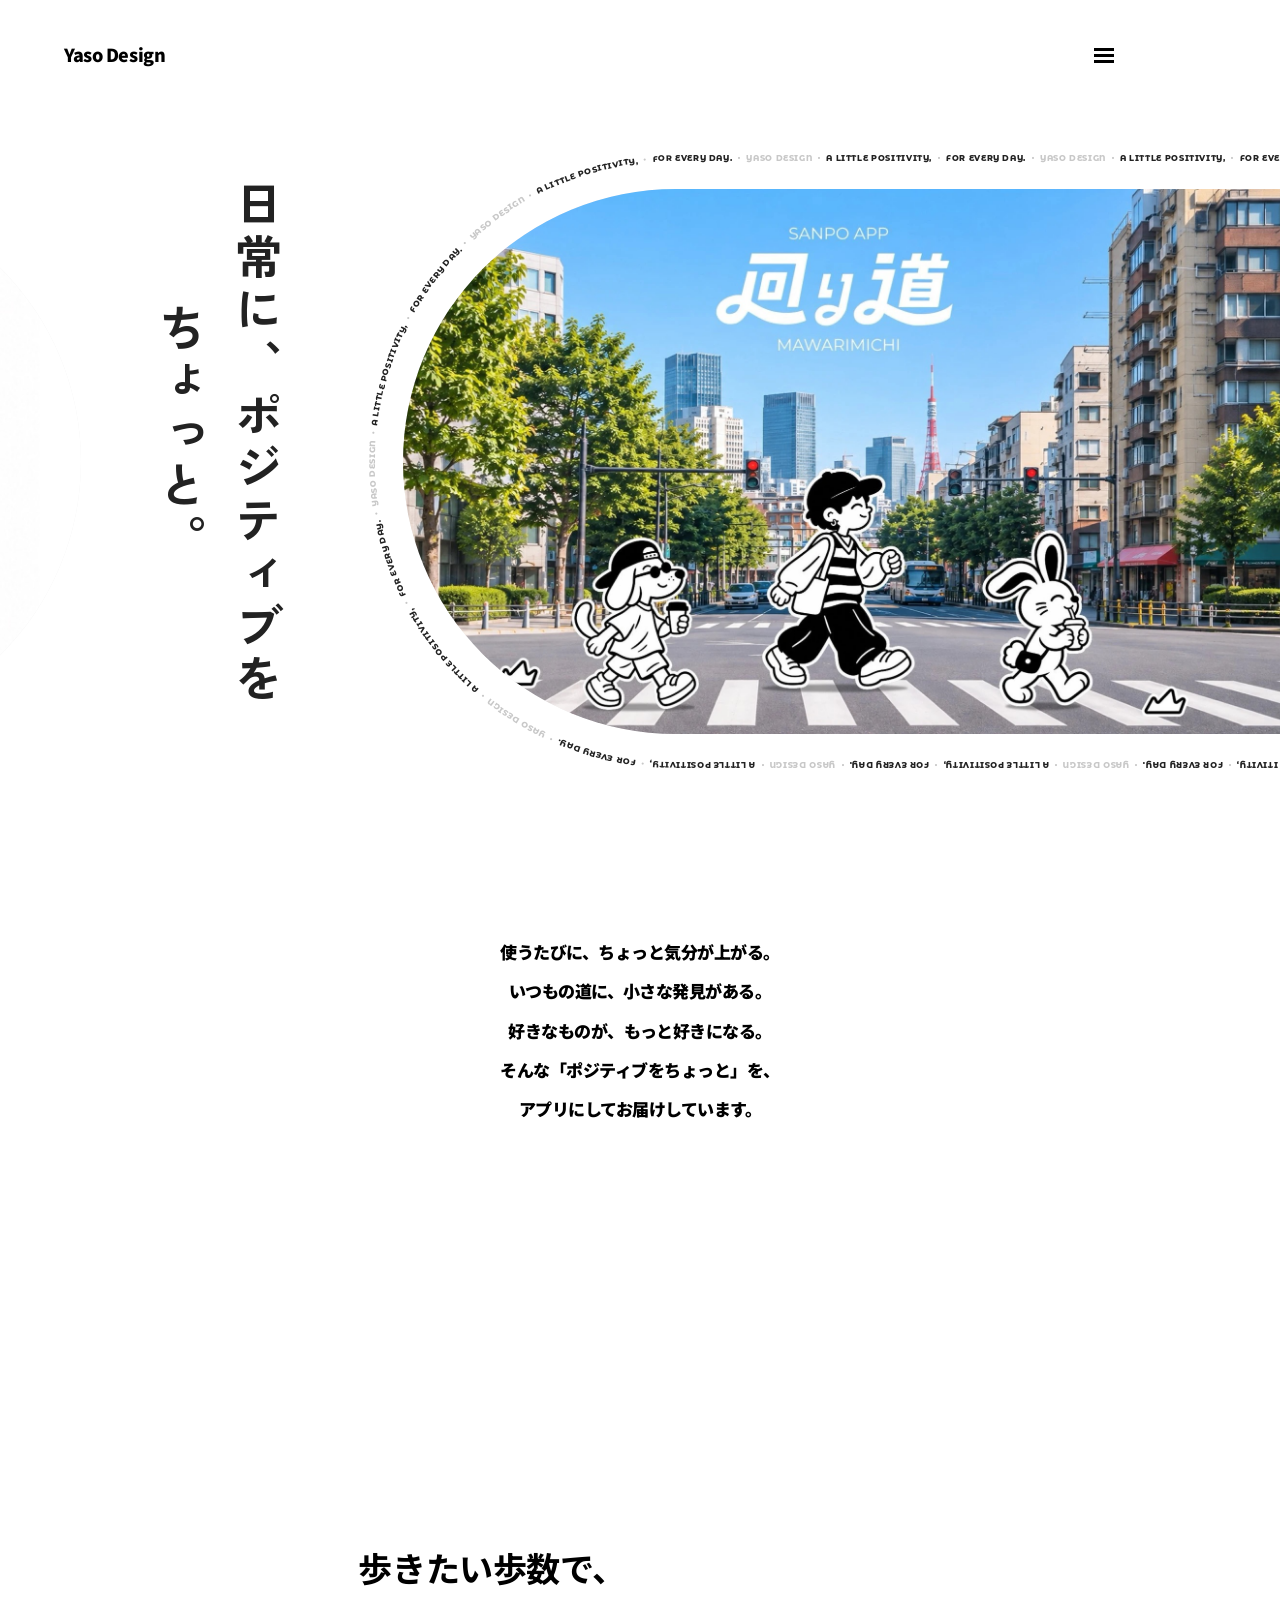
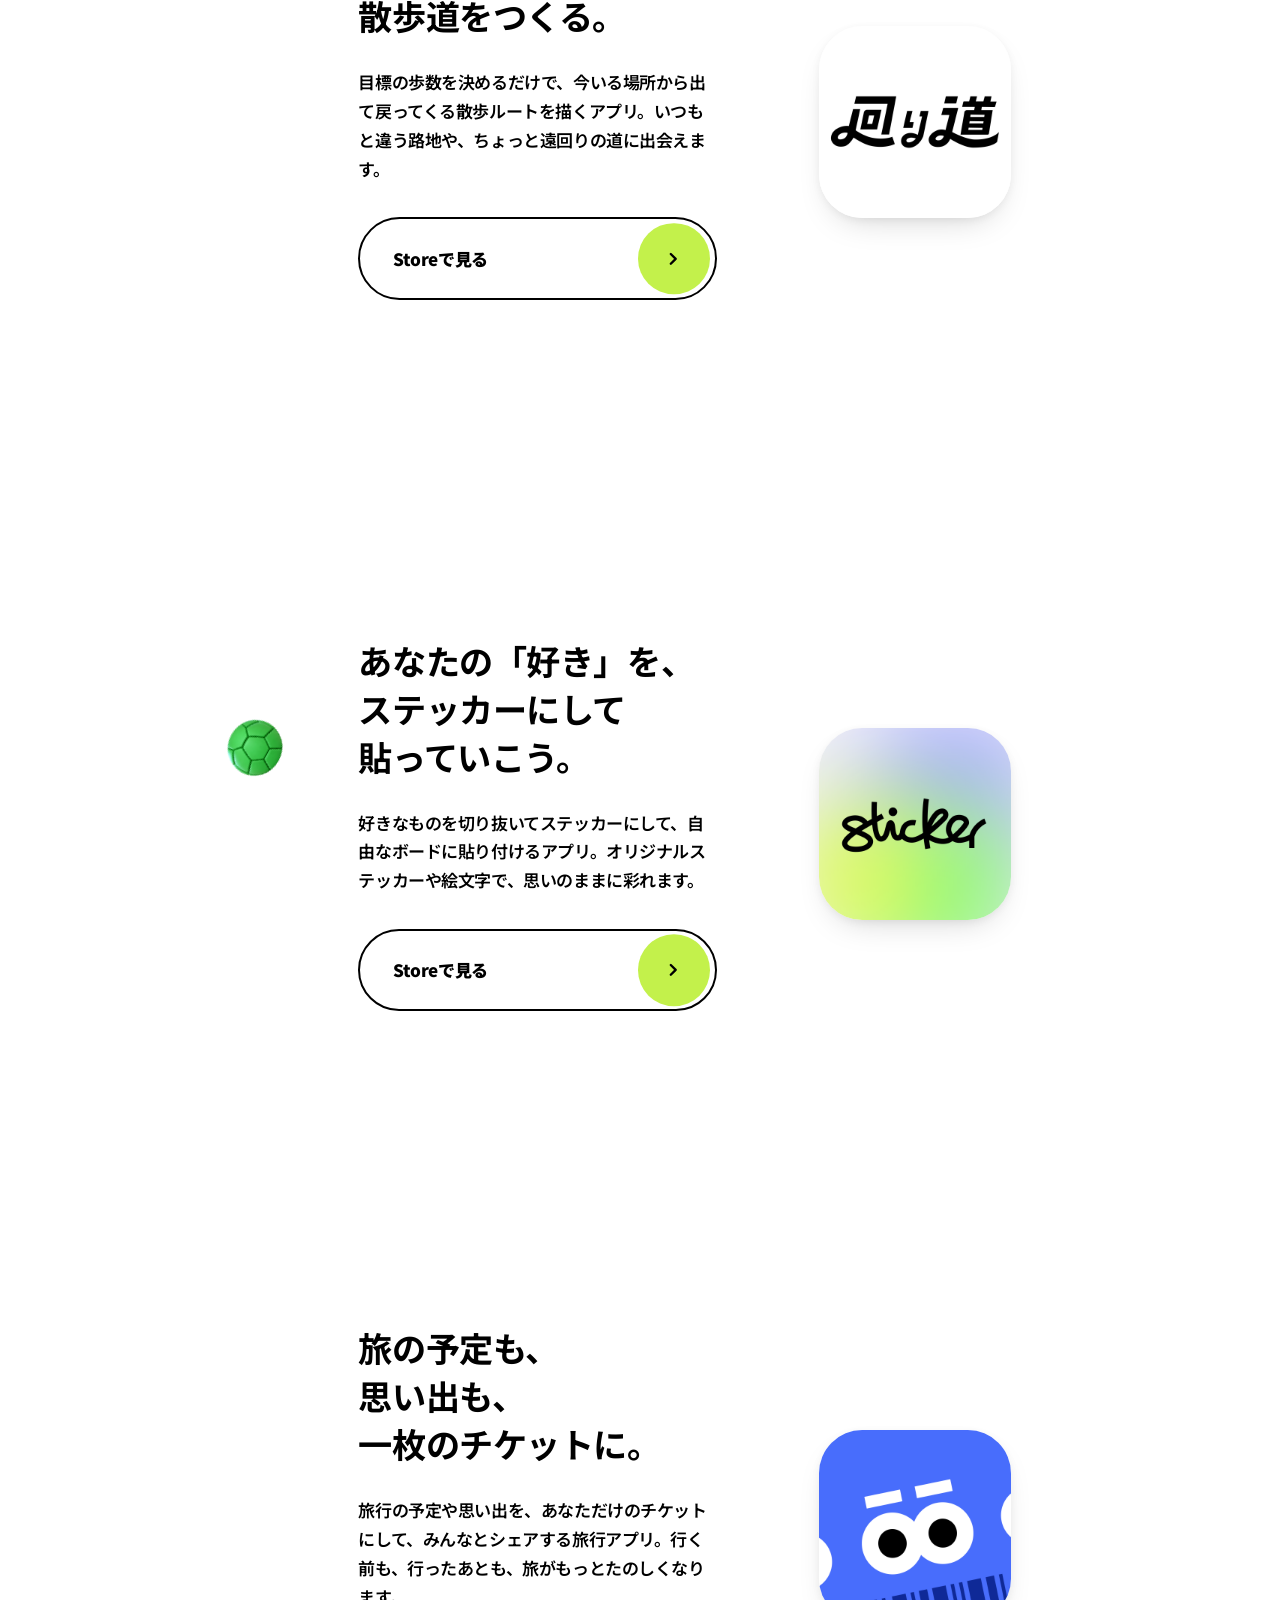
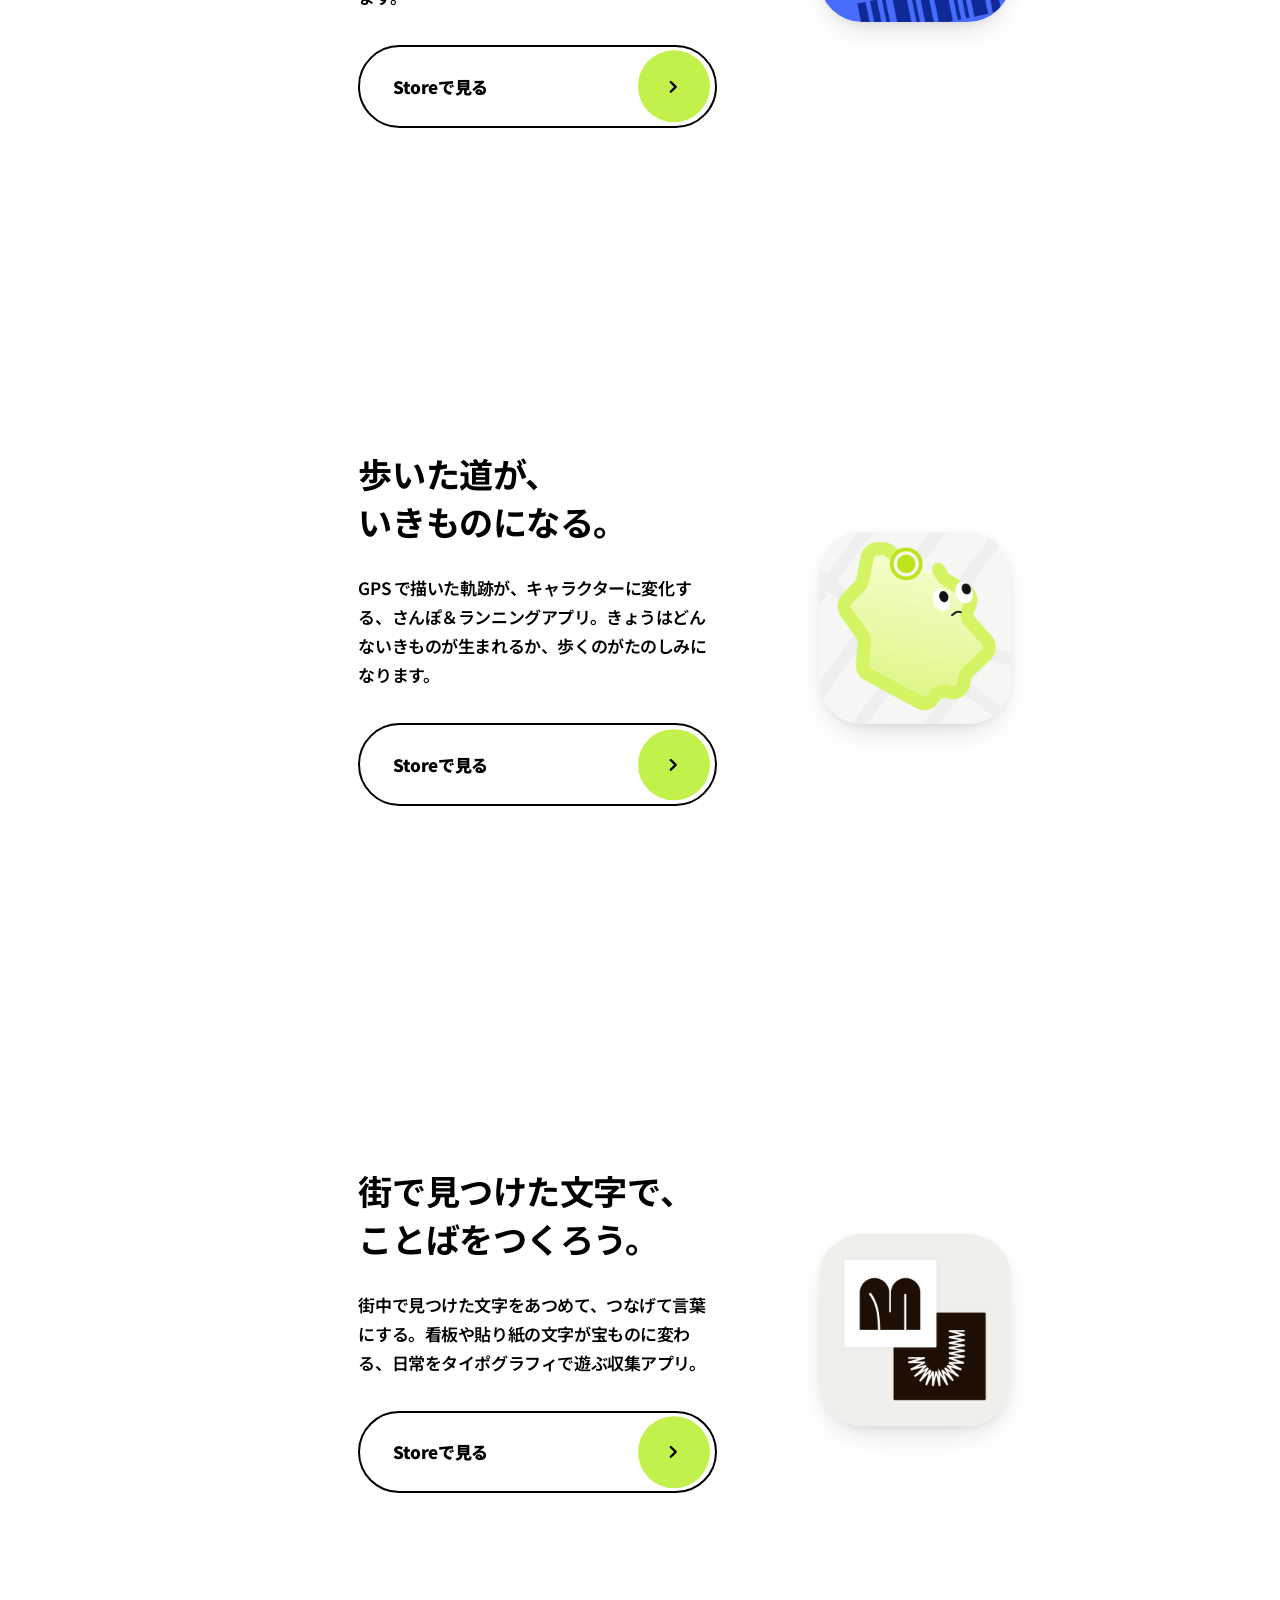
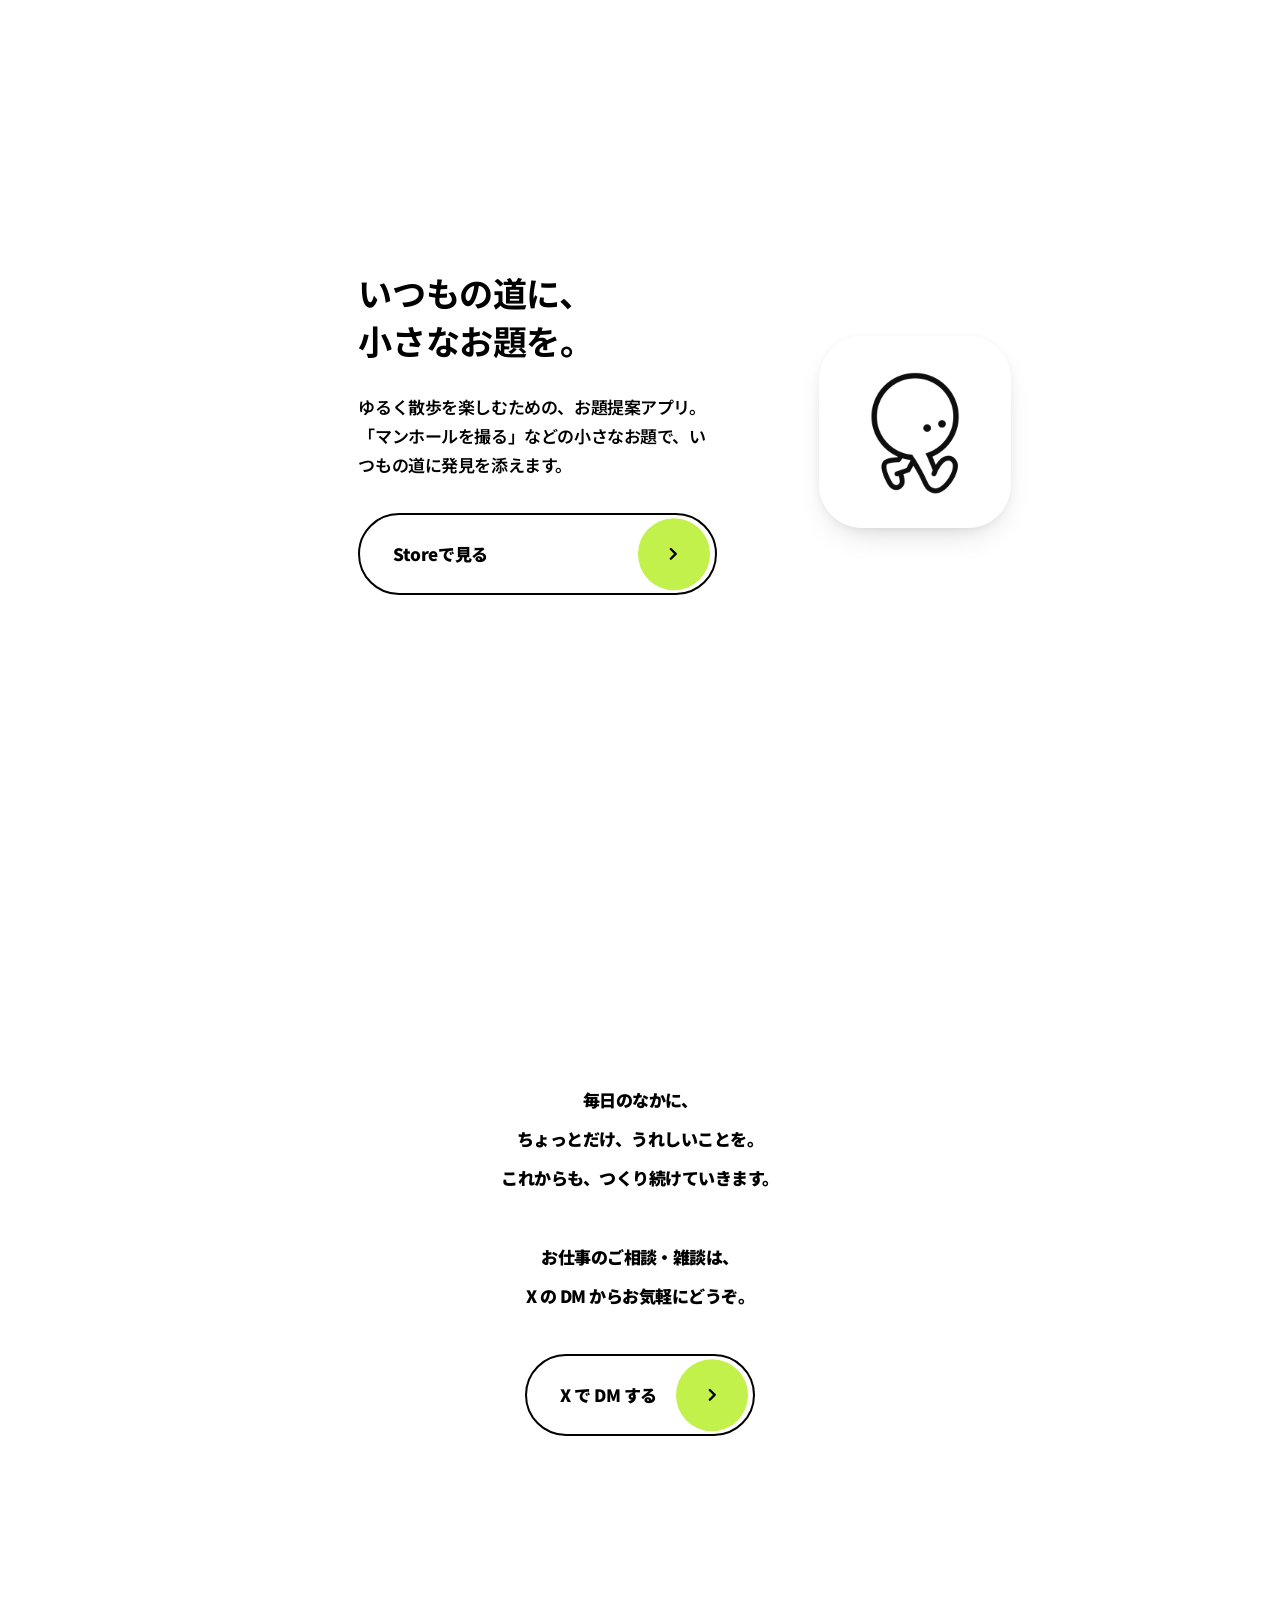
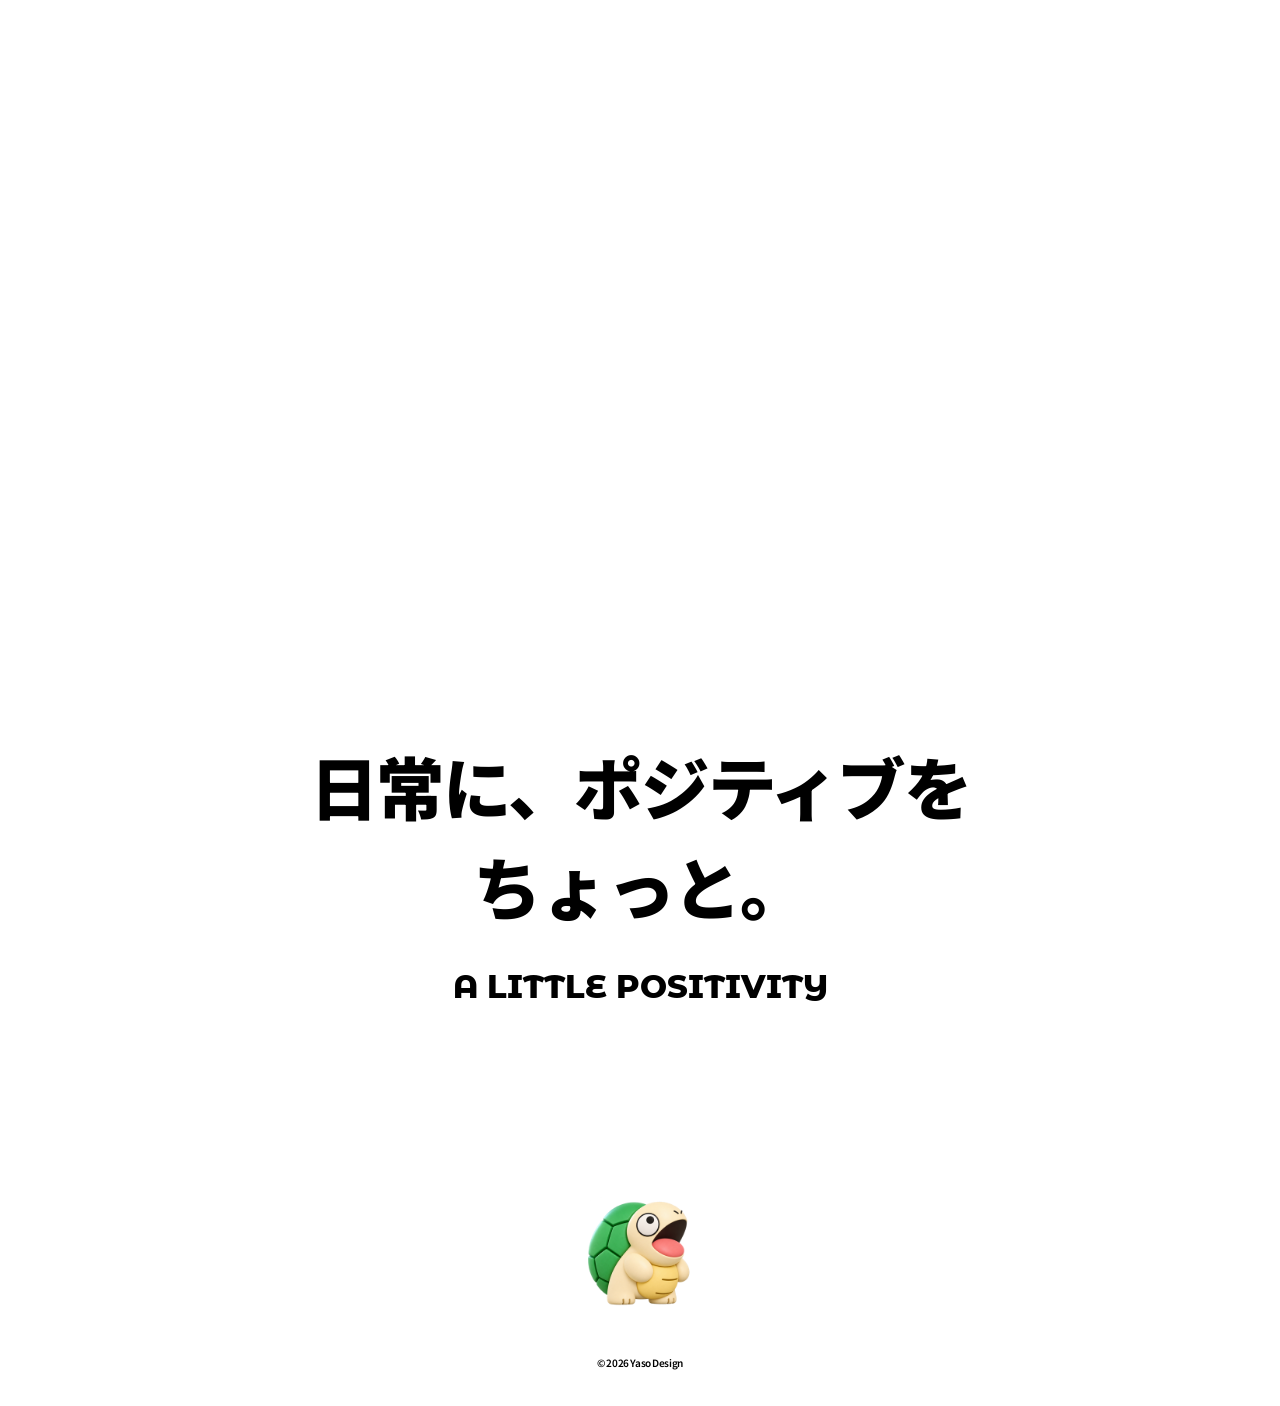
==== commit 5c15f674: "CSS/JSにバージョンを付けて、古いキャッシュで崩れないように Co-Authored-By: Claude Opus 5.5 <noreply@anthropic.com>" ====
--- a/index.html
+++ b/index.html
@@ -23,7 +23,7 @@
   <link rel="preconnect" href="https://fonts.gstatic.com" crossorigin />
   <link href="https://fonts.googleapis.com/css2?family=Montserrat+Alternates:wght@800&family=Noto+Sans+JP:wght@600;900&family=Zen+Kaku+Gothic+New:wght@700&display=swap" rel="stylesheet" />
 
-  <link rel="stylesheet" href="styles.css" />
+  <link rel="stylesheet" href="styles.css?v=20261123" />
 
   <!-- アクセス解析（Umami・Cookieなし） -->
   <script defer src="https://cloud.umami.is/script.js" data-website-id="2fbafd78-92d8-40ac-81d7-92cc947493ab"></script>
@@ -216,6 +216,6 @@
     <p class="copy">© <span data-year>2026</span> Yaso Design</p>
   </footer>
 
-  <script src="script.js"></script>
+  <script src="script.js?v=20261123"></script>
 </body>
 </html>
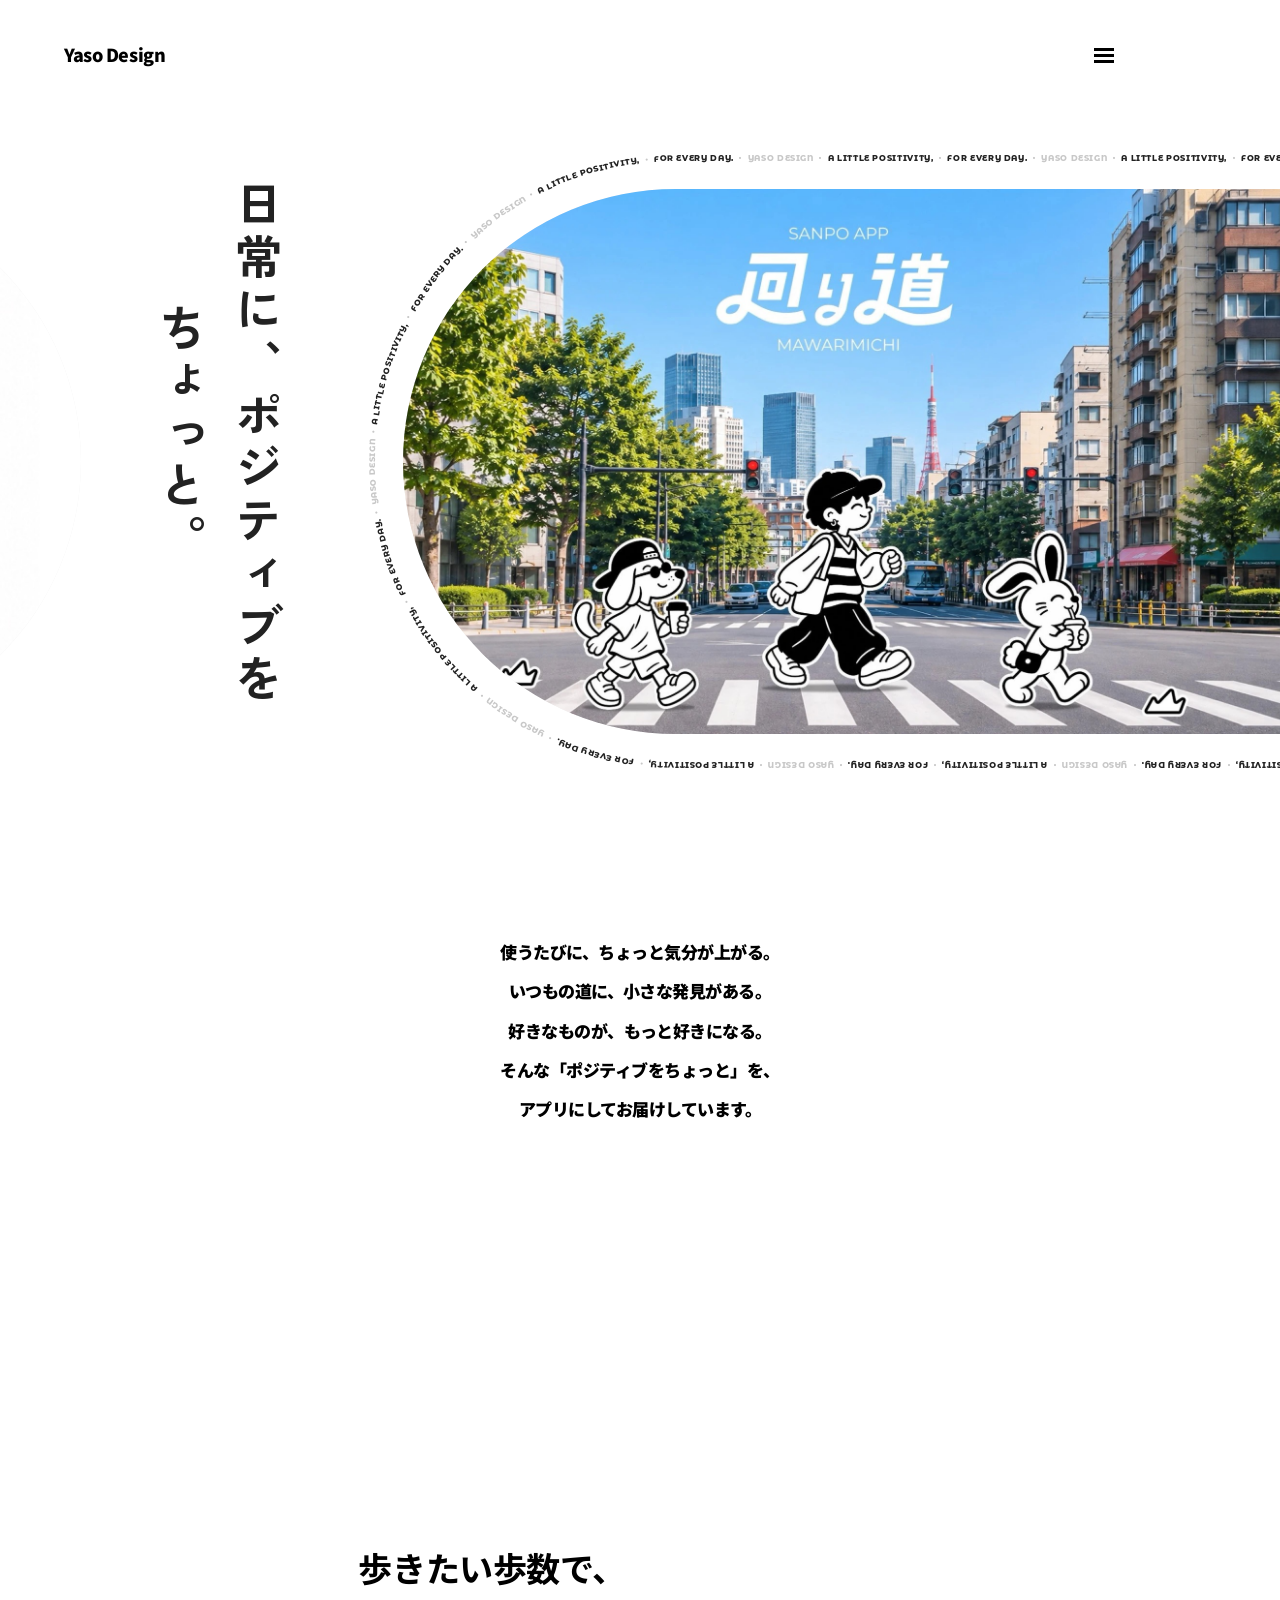
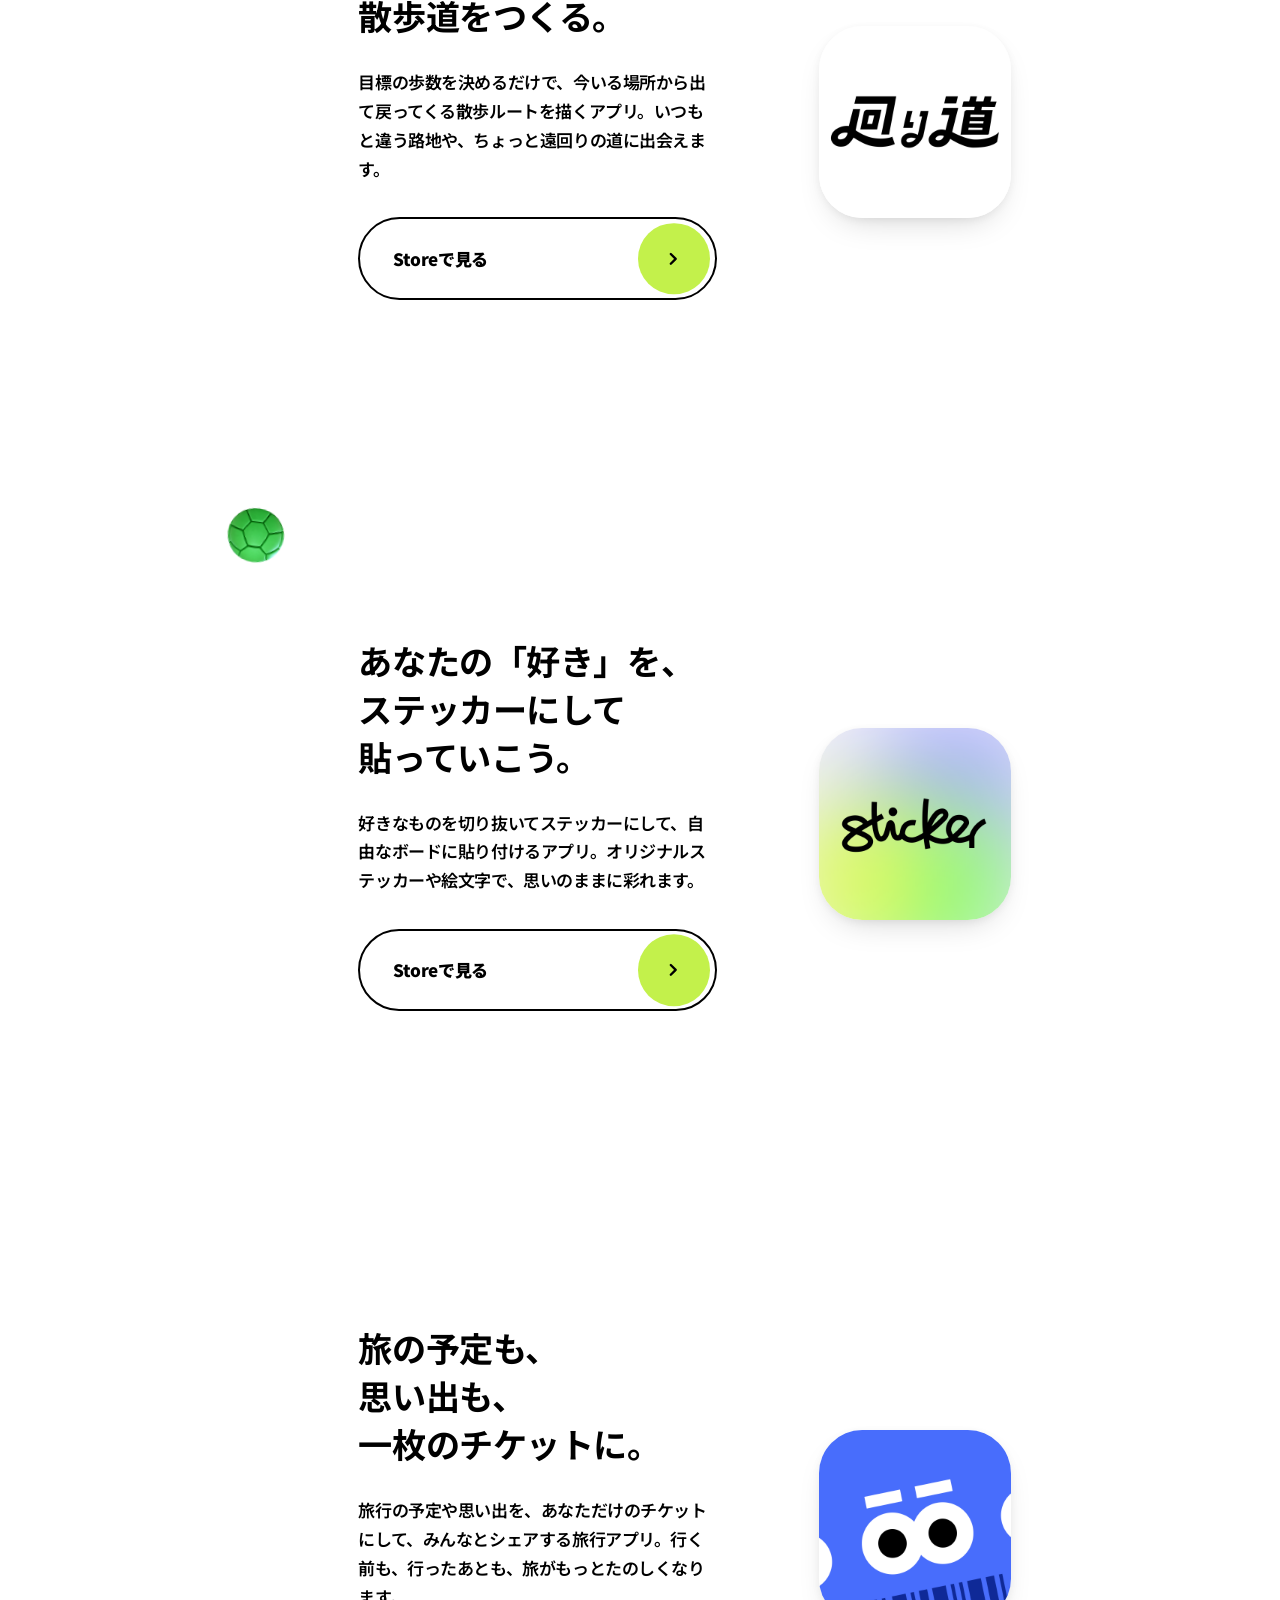
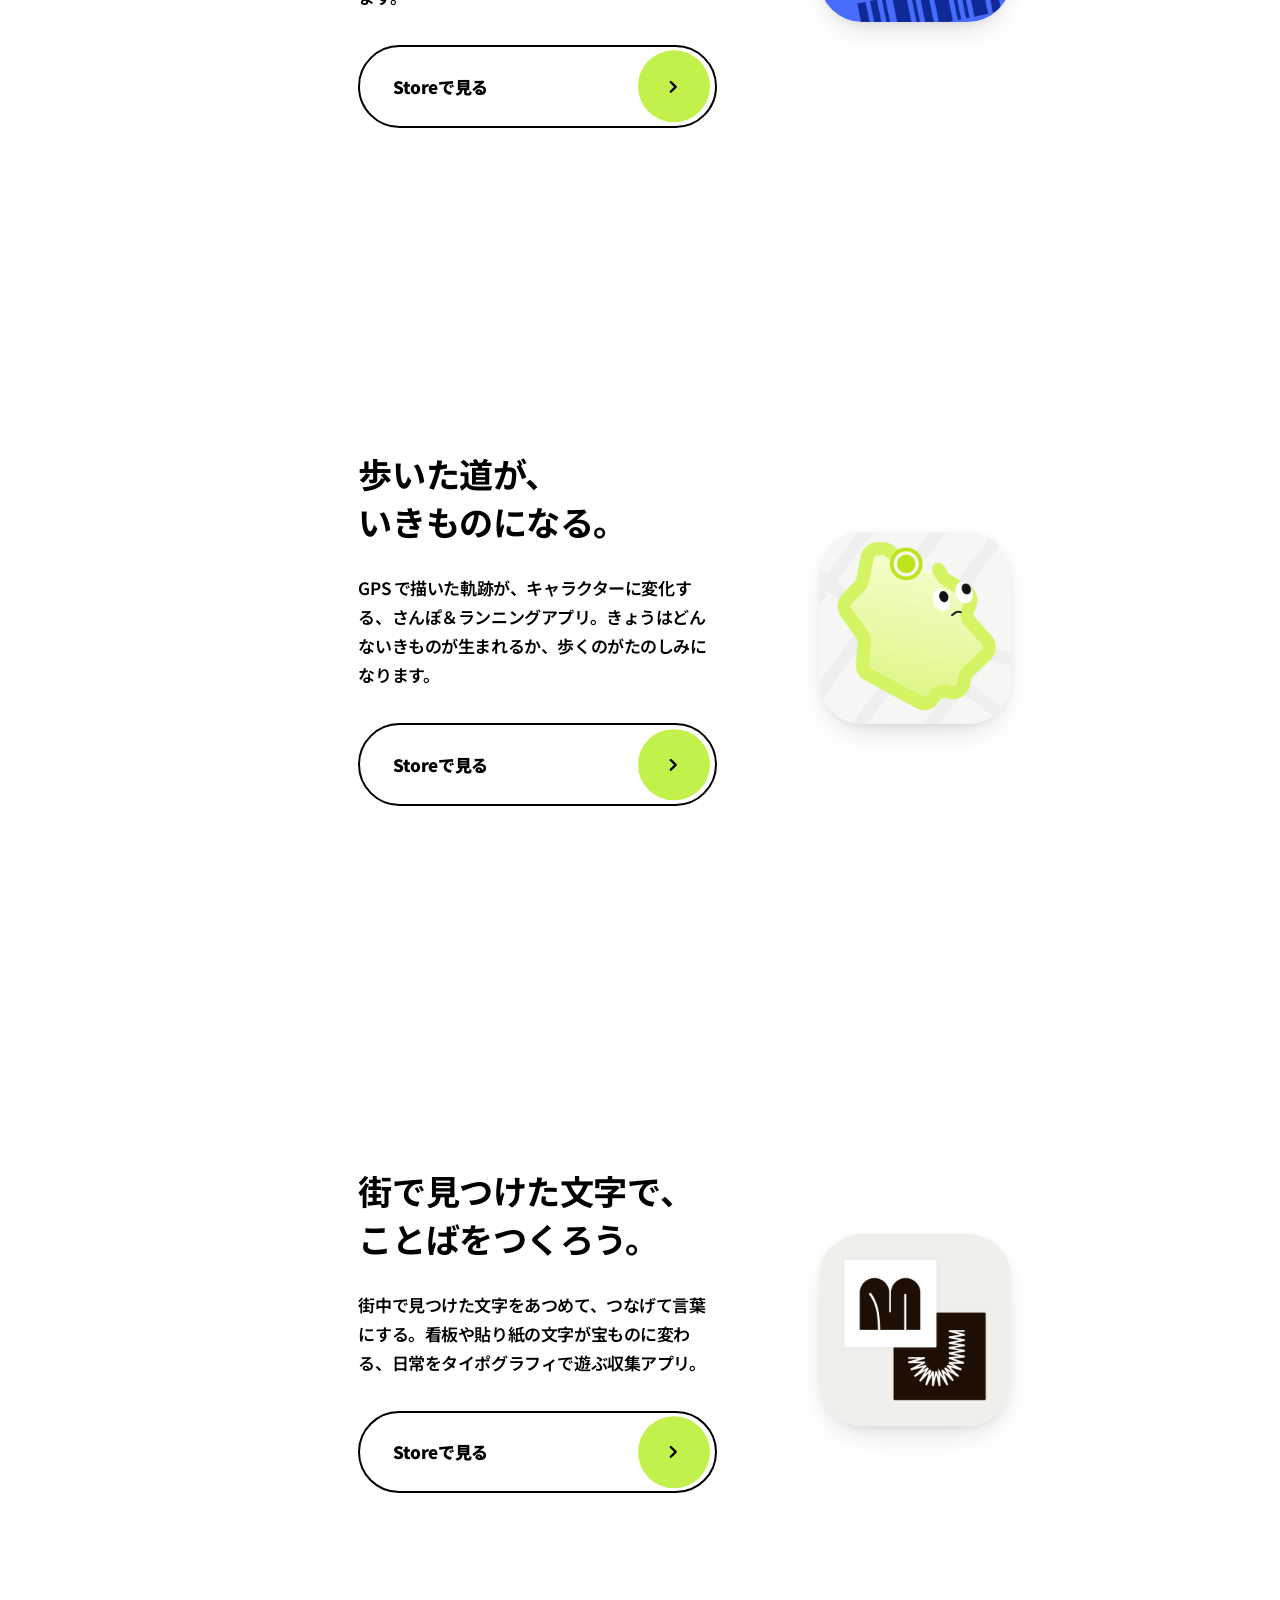
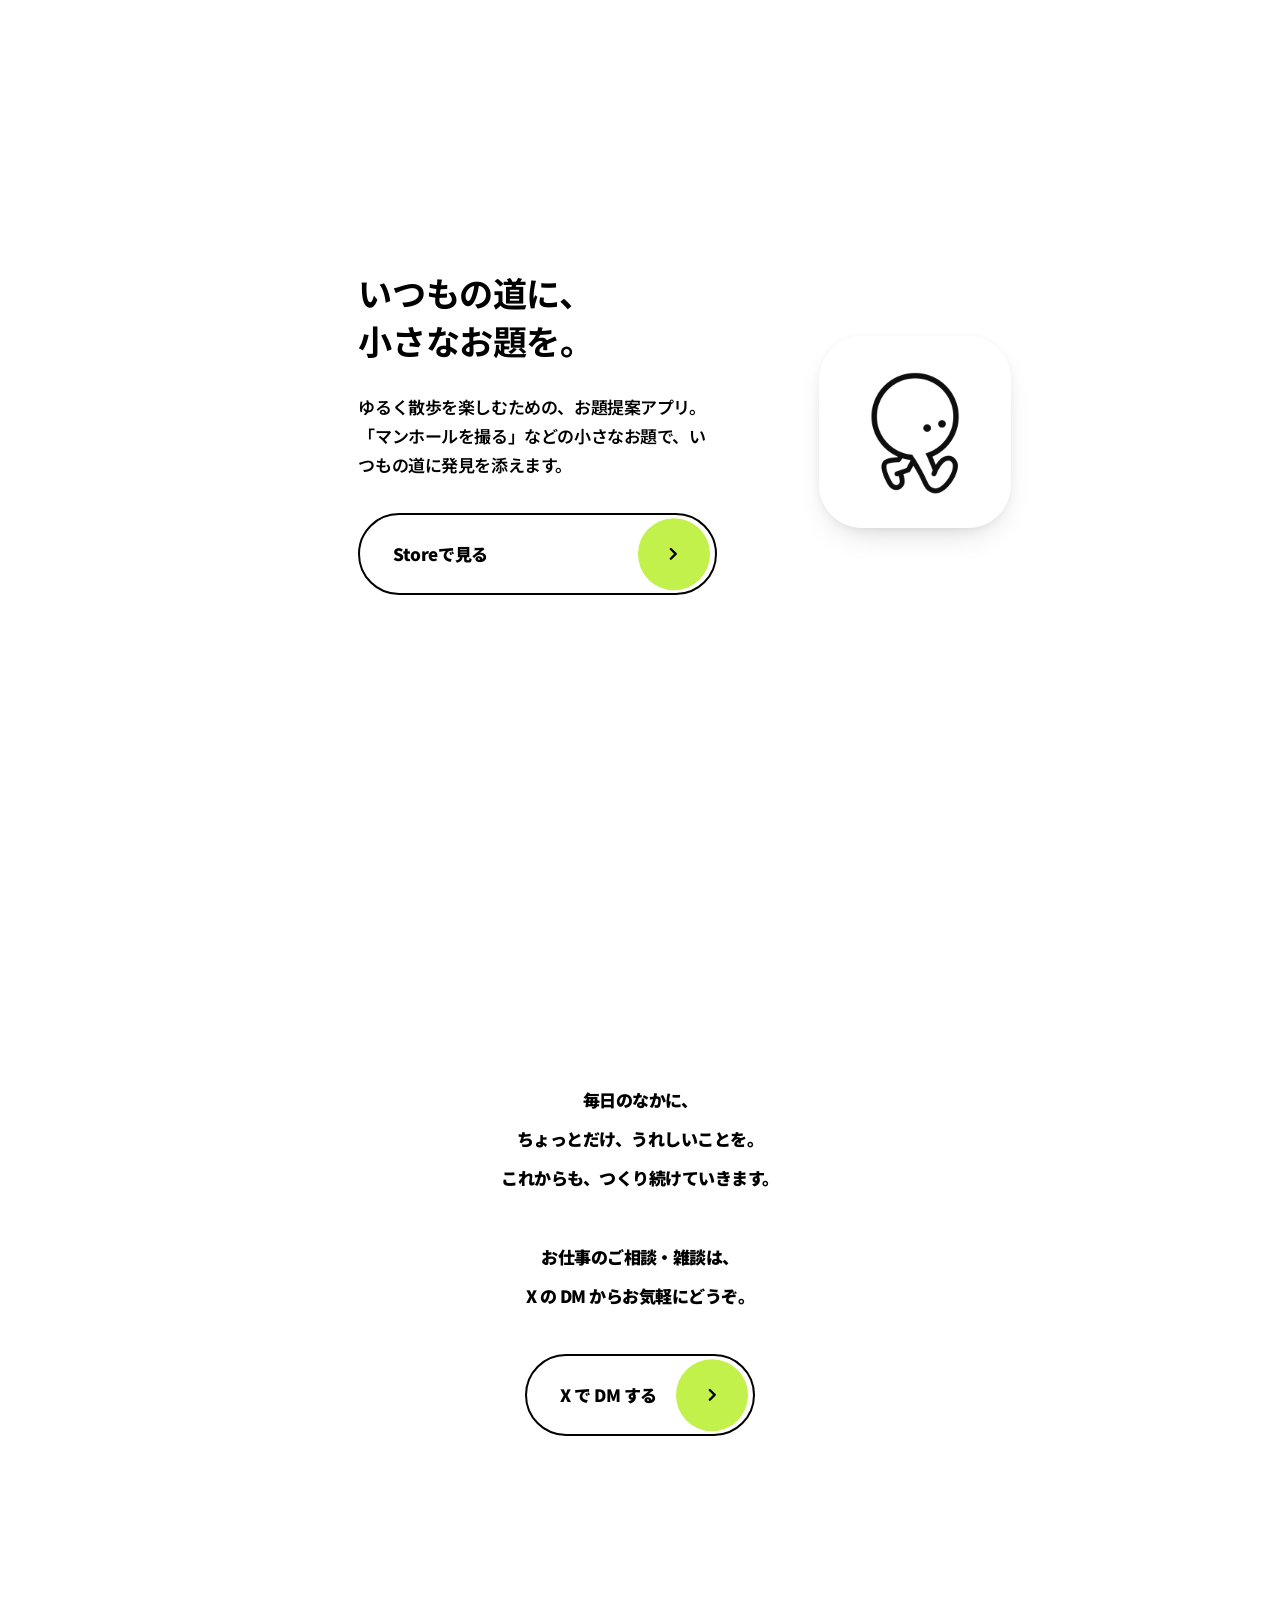
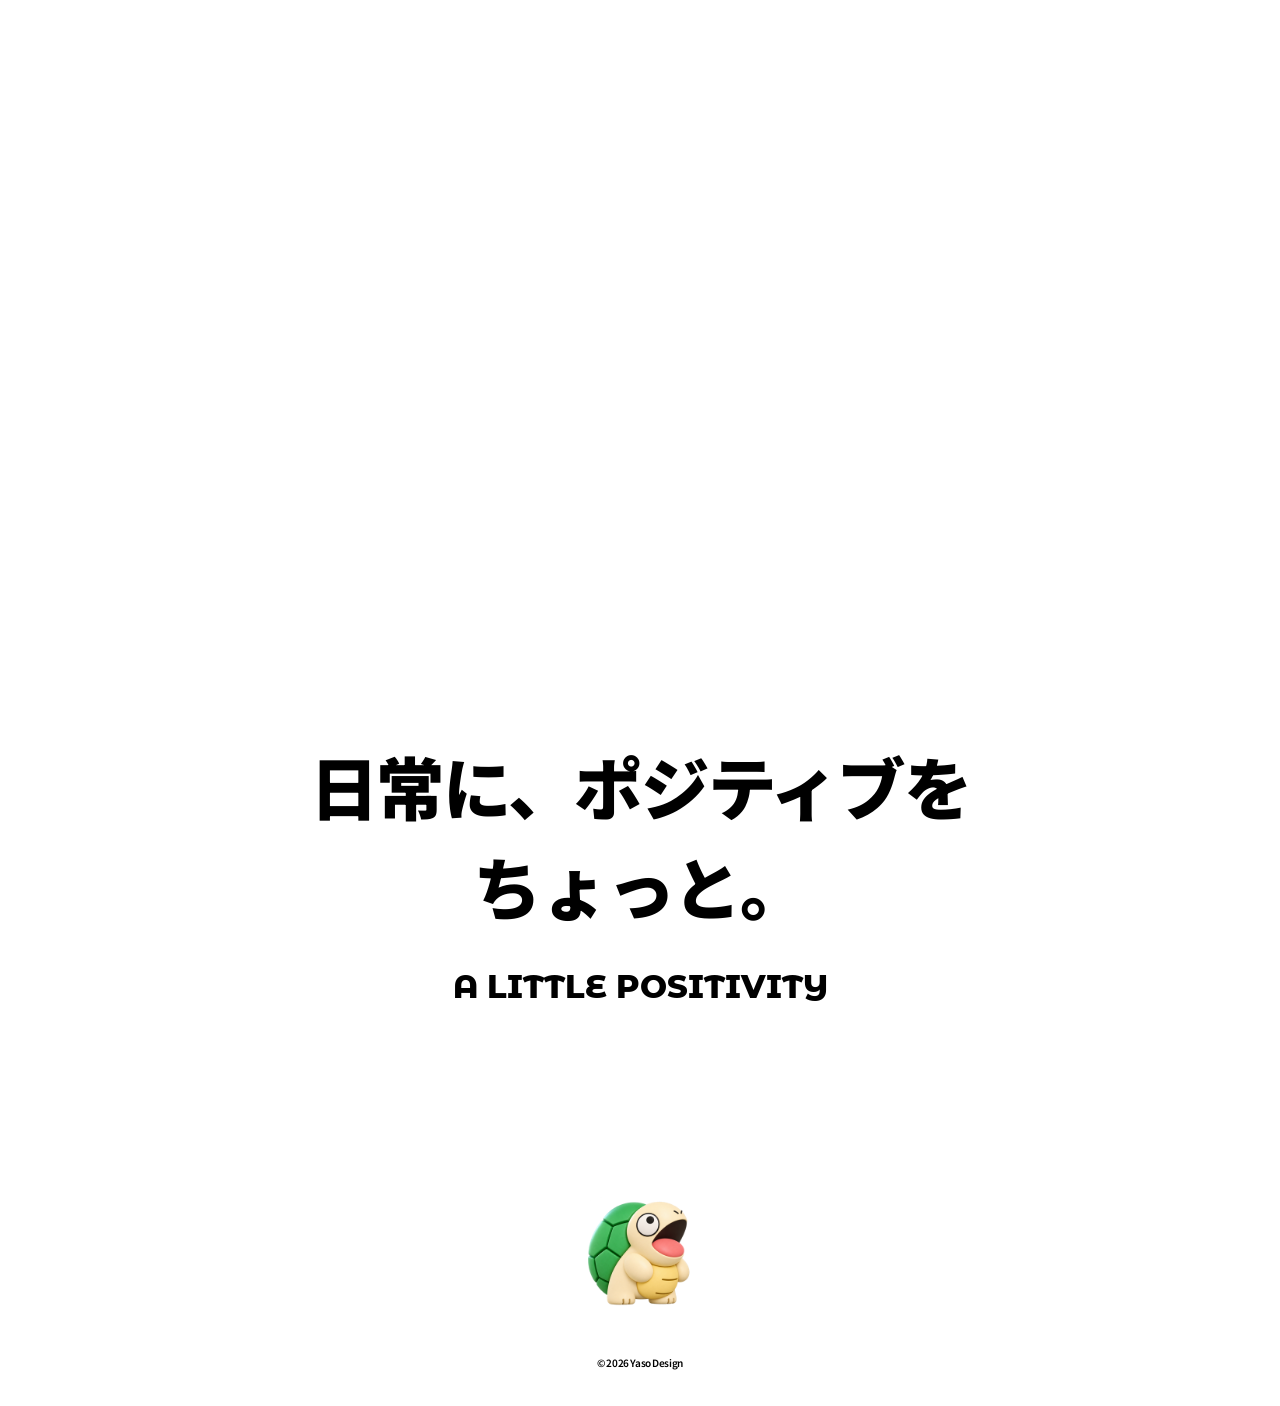
==== commit 39d6f3a8: "OGP画像を新デザインに合わせて差し替え Co-Authored-By: Claude Opus 5.5 <noreply@anthropic.com>" ====
--- a/index.html
+++ b/index.html
@@ -7,14 +7,14 @@
   <meta name="description" content="Yaso Design のポートフォリオ。日常に、ポジティブをちょっと。アプリをつくるプロダクトデザイナー。" />
 
   <meta property="og:title" content="Yaso Design — 日常に、ポジティブをちょっと。" />
-  <meta property="og:description" content="プロダクトデザイナー Yaso Design のポートフォリオ。" />
+  <meta property="og:description" content="使うたびに、ちょっと気分が上がる。Yaso Design がつくるアプリの紹介サイトです。" />
   <meta property="og:type" content="website" />
   <meta property="og:url" content="https://yaso-design13.github.io/" />
-  <meta property="og:image" content="https://yaso-design13.github.io/images/ogp.png" />
+  <meta property="og:image" content="https://yaso-design13.github.io/images/ogp-2026.png" />
   <meta property="og:image:width" content="1200" />
   <meta property="og:image:height" content="630" />
   <meta name="twitter:card" content="summary_large_image" />
-  <meta name="twitter:image" content="https://yaso-design13.github.io/images/ogp.png" />
+  <meta name="twitter:image" content="https://yaso-design13.github.io/images/ogp-2026.png" />
 
   <link rel="icon" type="image/png" href="images/favicon.png" />
   <link rel="apple-touch-icon" href="images/favicon.png" />
